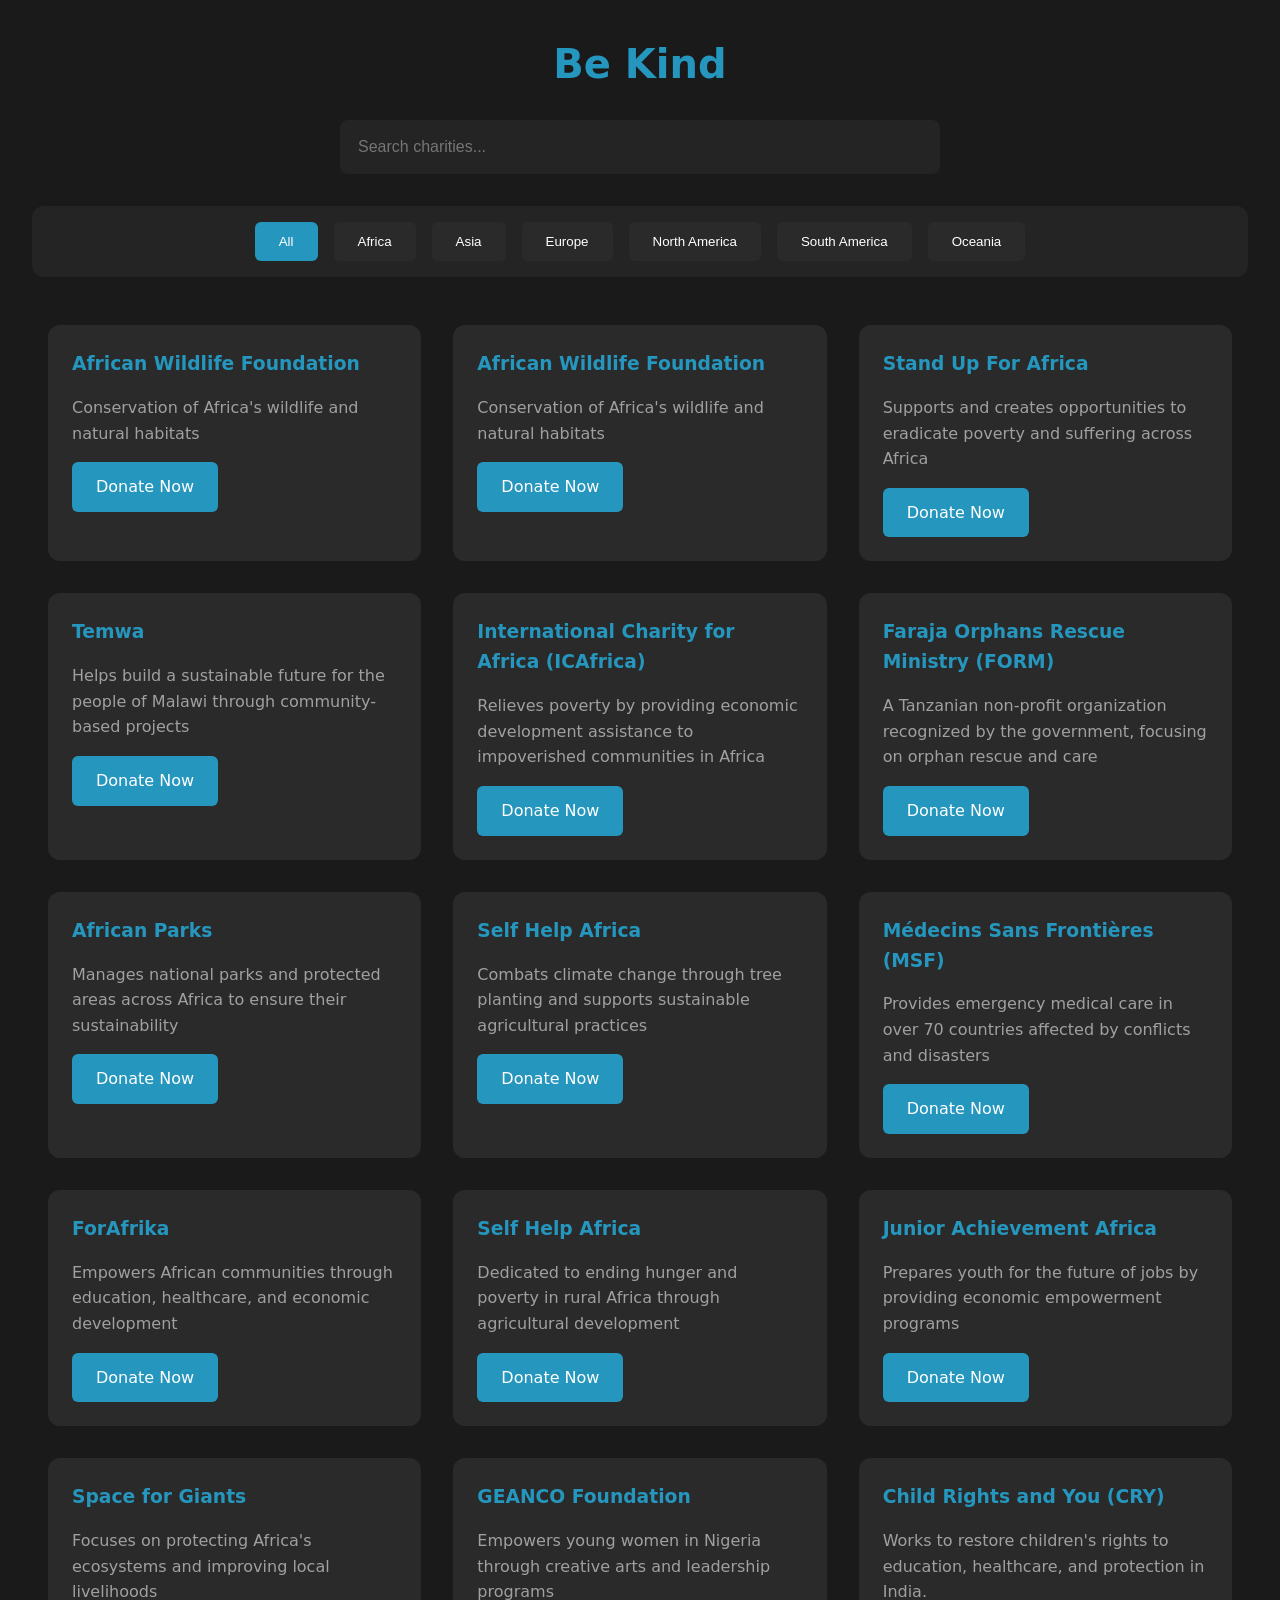
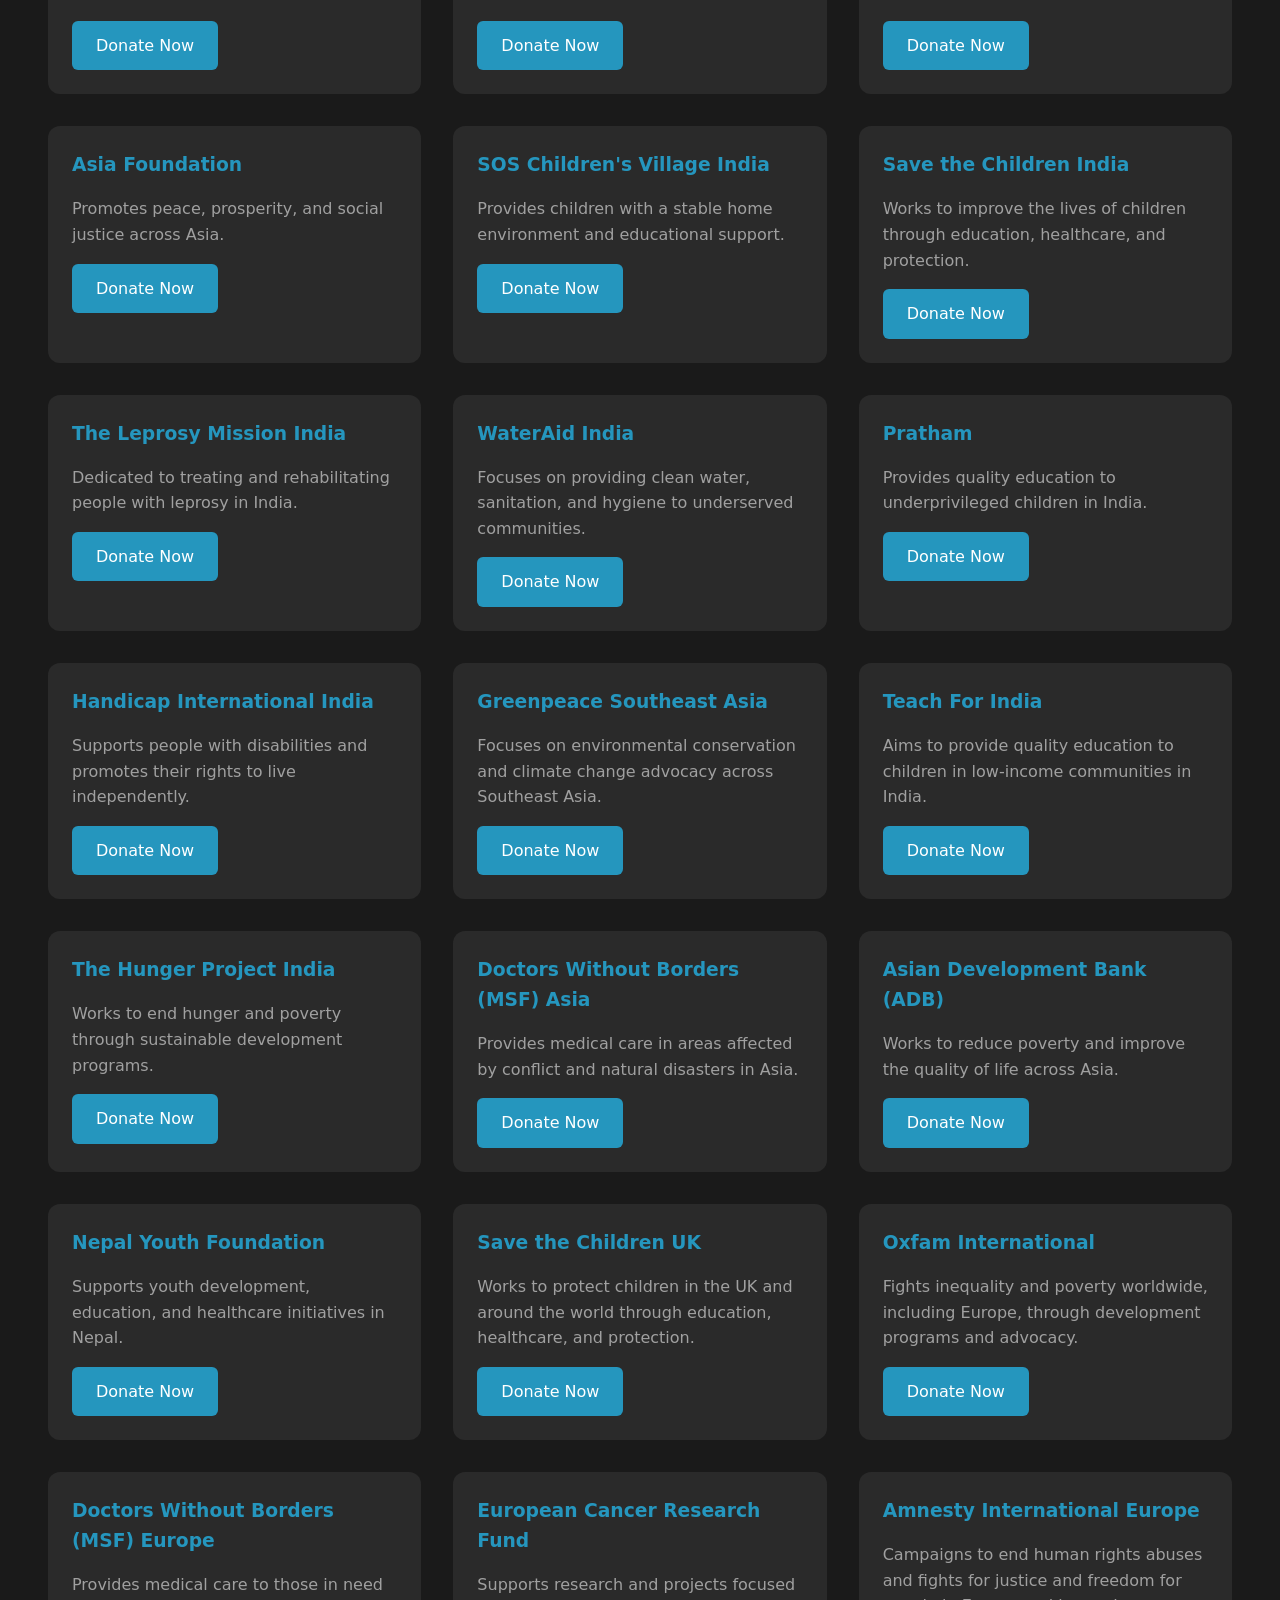
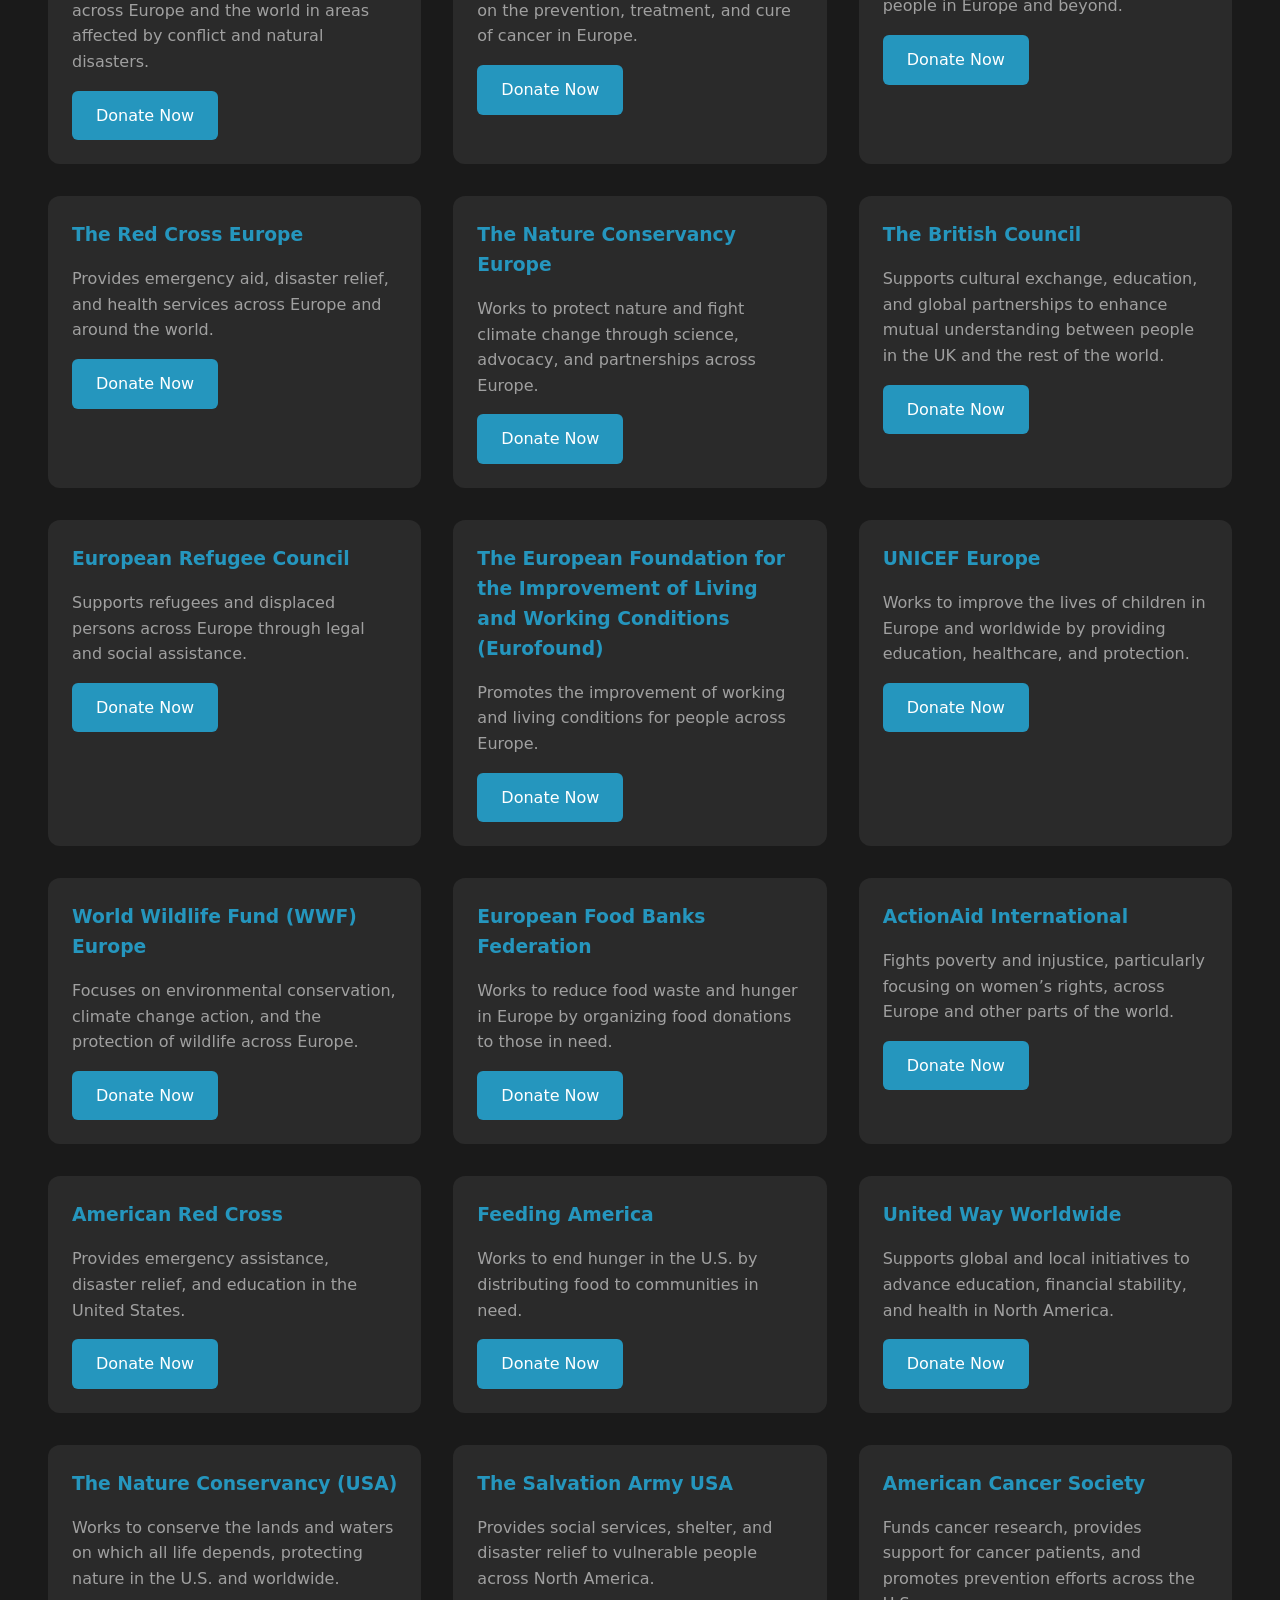
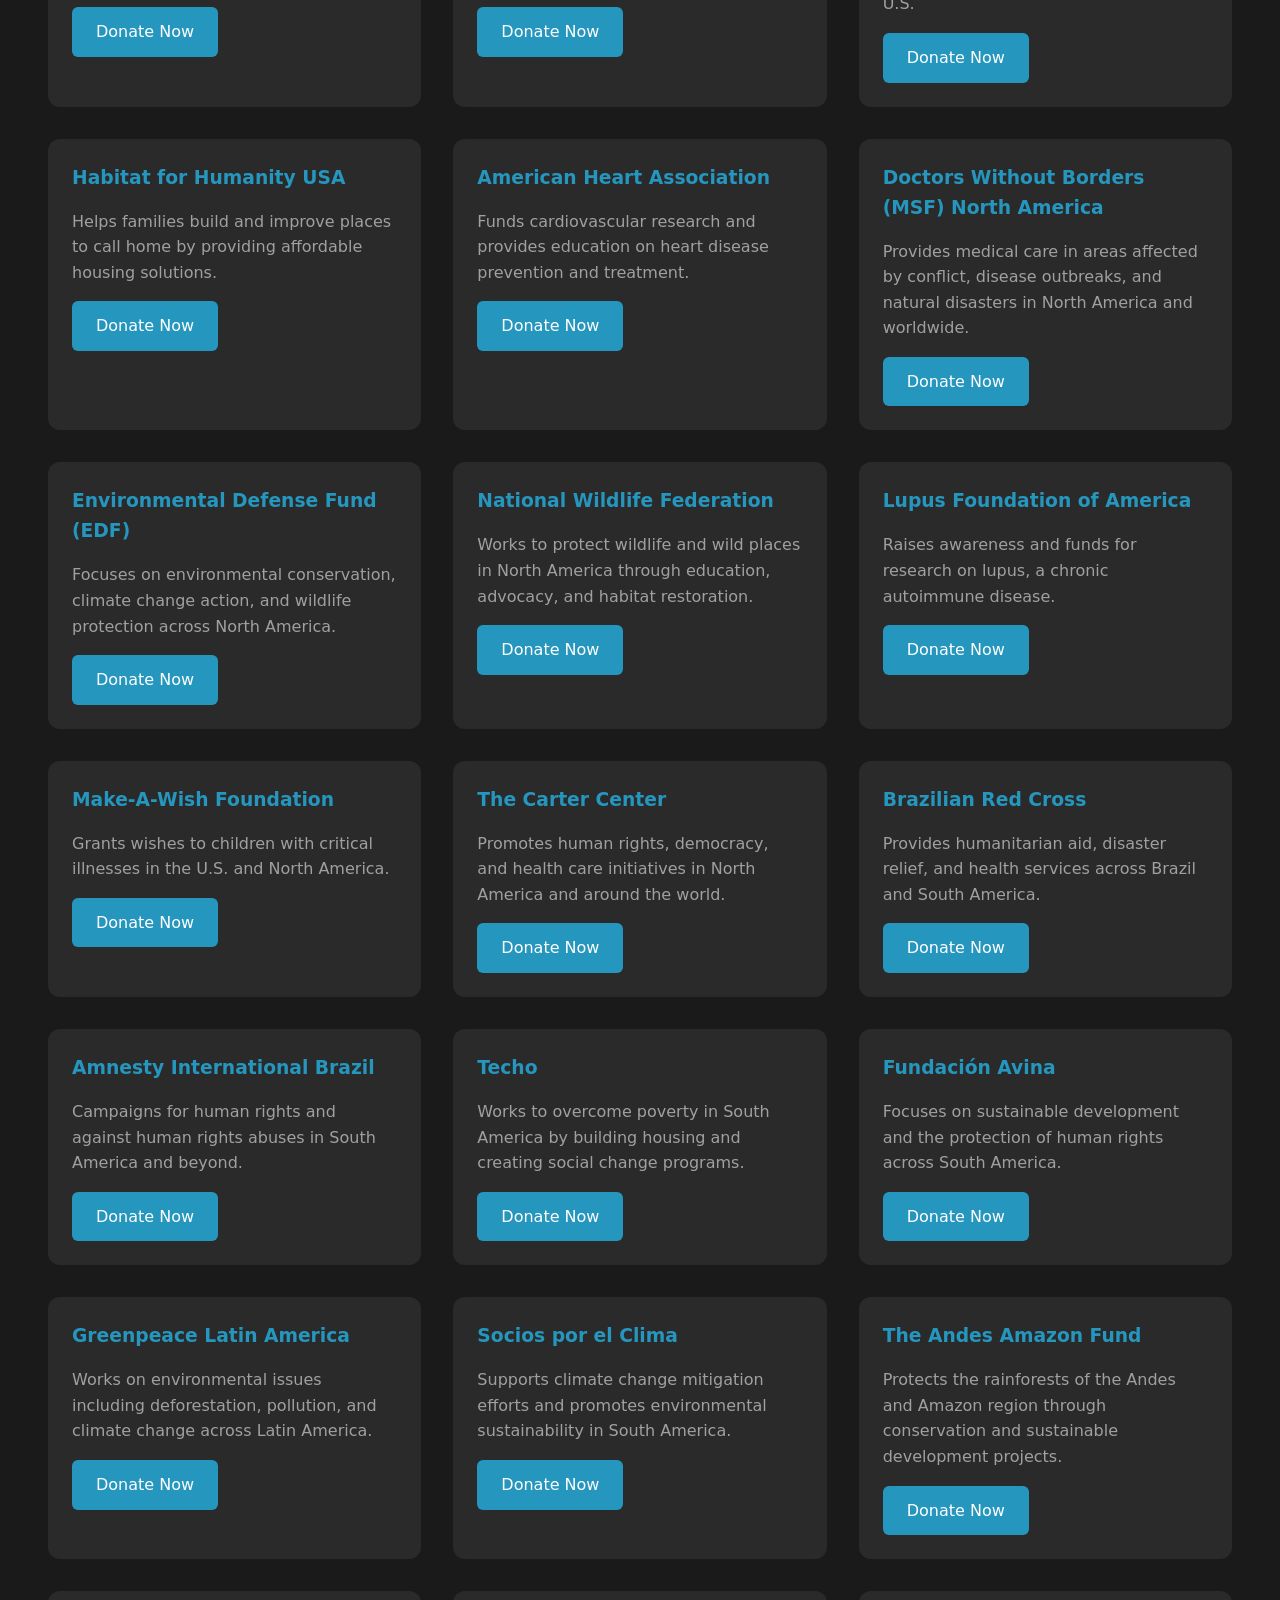
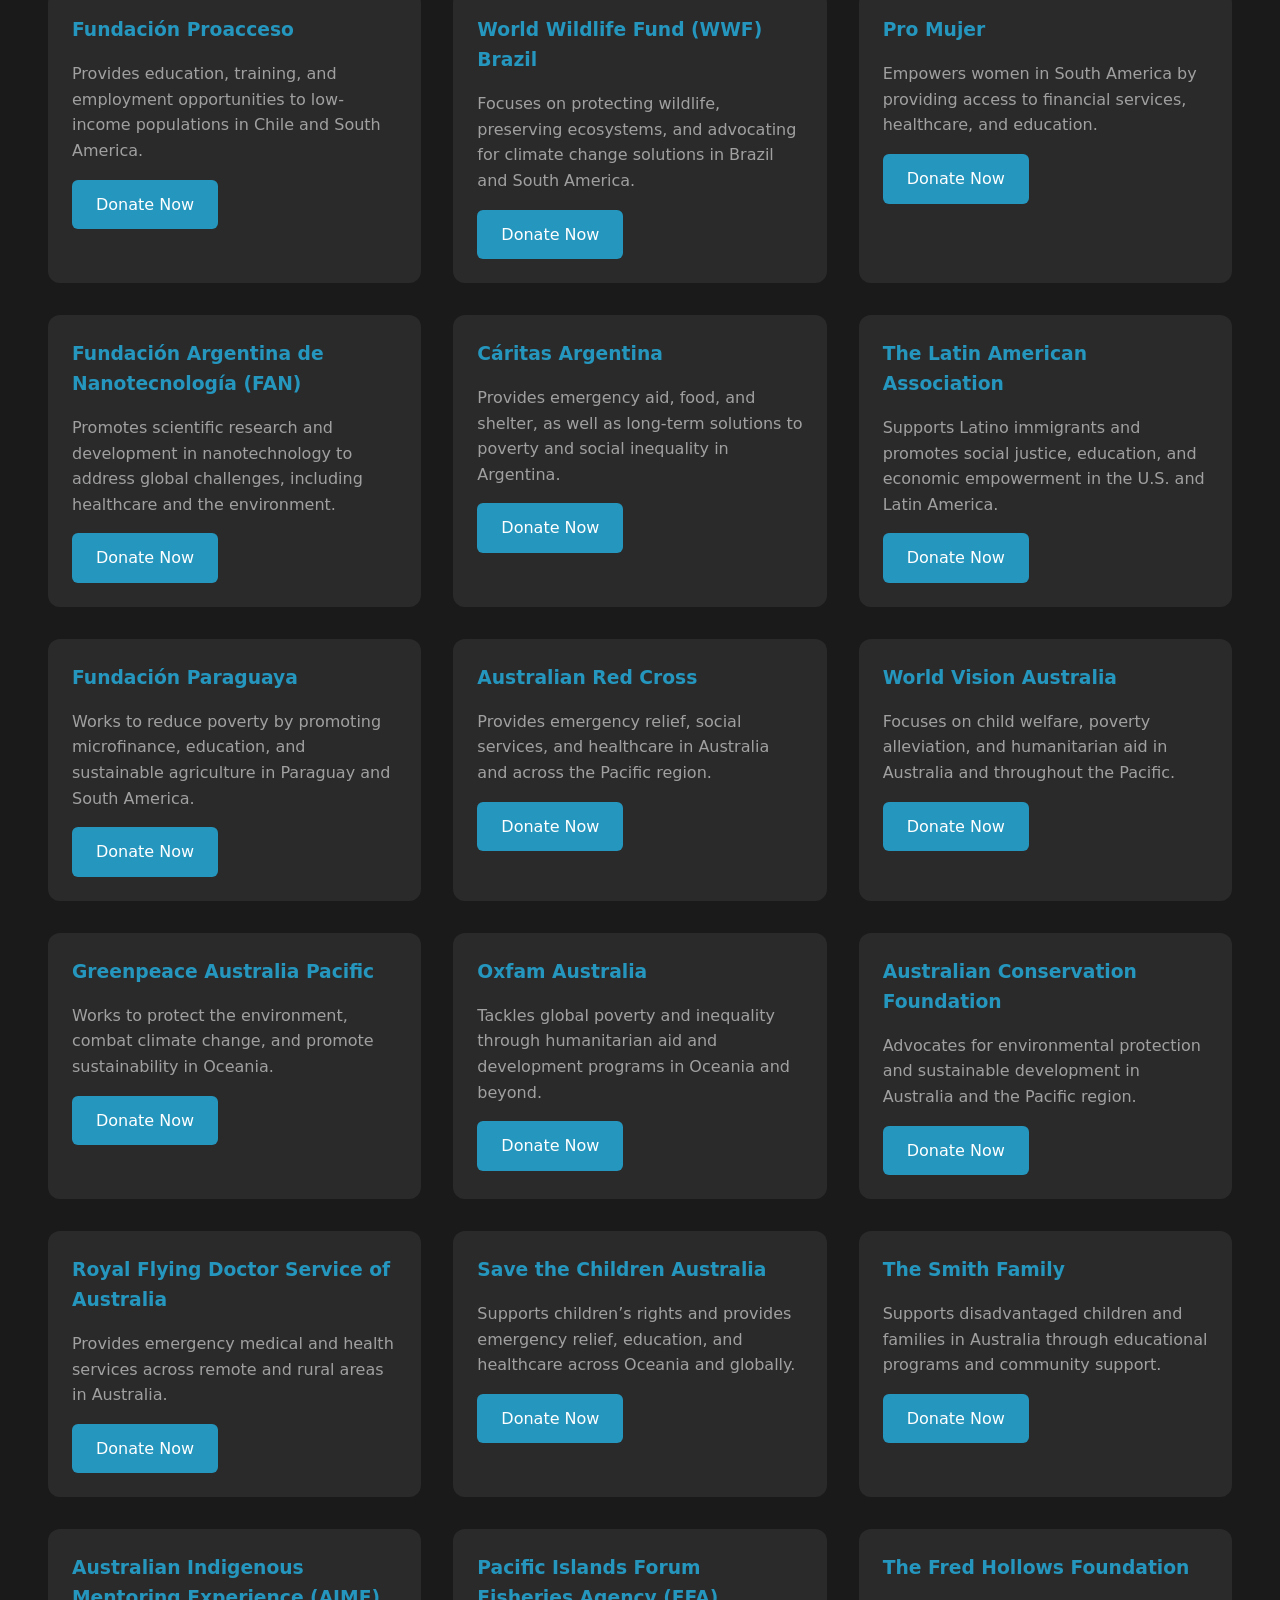
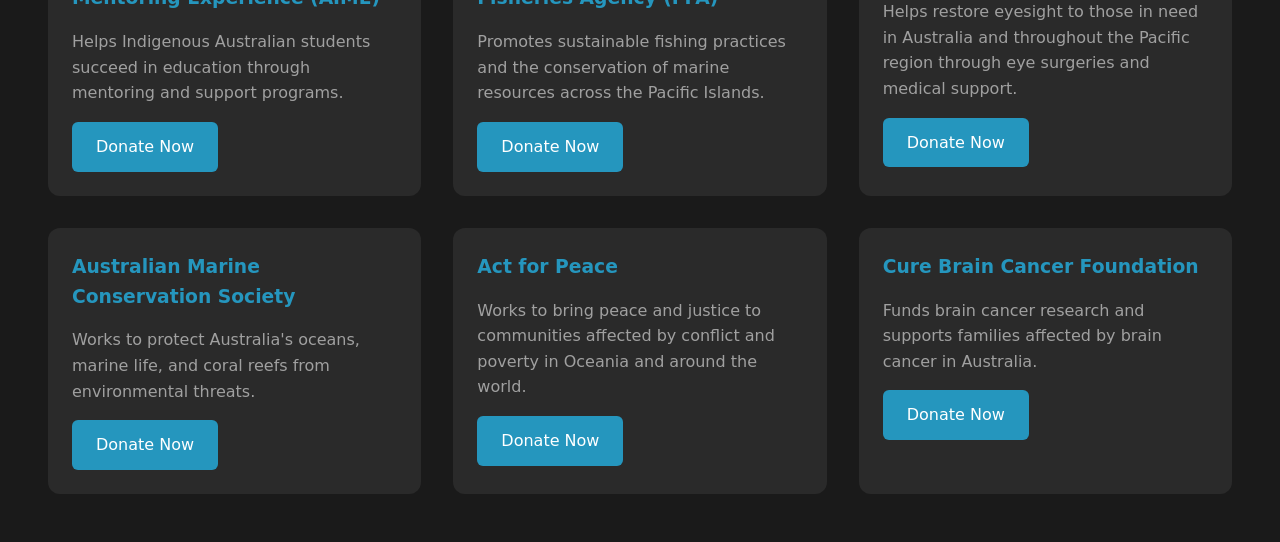
==== index.html @ 6a90fe9f "Add files via upload" ====
<!DOCTYPE html>
<html lang="en">
  <head>
    <meta charset="UTF-8" />
    <meta name="viewport" content="width=device-width, initial-scale=1.0" />
    <title>Be Kind</title>
    <link rel="stylesheet" href="style.css">
  </head>
  <body>
    <div id="app">
      <header>
        <h1>Be Kind</h1>
        <div class="search-container">
          <input type="text" id="searchInput" placeholder="Search charities...">
        </div>
      </header>
      
      <nav id="continentNav">
        <button class="continent-btn active" data-continent="all">All</button>
        <button class="continent-btn" data-continent="africa">Africa</button>
        <button class="continent-btn" data-continent="asia">Asia</button>
        <button class="continent-btn" data-continent="europe">Europe</button>
        <button class="continent-btn" data-continent="northAmerica">North America</button>
        <button class="continent-btn" data-continent="southAmerica">South America</button>
        <button class="continent-btn" data-continent="oceania">Oceania</button>
      </nav>

      <main id="charitiesContainer"></main>
    </div>
    <script type="module" src="main.js"></script>
  </body>
</html>
---- style.css ----
:root {
  --bg-primary: #1a1a1a;
  --bg-secondary: #242424;
  --text-primary: #ffffff;
  --text-secondary: #a0a0a0;
  --accent: #2596be;
  --card-bg: #2a2a2a;
  --hover: #2596be;
}

* {
  margin: 0;
  padding: 0;
  box-sizing: border-box;
}

body {
  font-family: 'Inter', system-ui, -apple-system, sans-serif;
  background-color: var(--bg-primary);
  color: var(--text-primary);
  line-height: 1.6;
  min-height: 100vh;
}

#app {
  max-width: 1400px;
  margin: 0 auto;
  padding: 2rem;
}

header {
  text-align: center;
  margin-bottom: 2rem;
}

h1 {
  font-size: 2.5rem;
  margin-bottom: 1.5rem;
  color: var(--accent);
}

.search-container {
  max-width: 600px;
  margin: 0 auto;
}

#searchInput {
  width: 100%;
  padding: 1rem;
  border: 2px solid var(--bg-secondary);
  border-radius: 8px;
  background: var(--bg-secondary);
  color: var(--text-primary);
  font-size: 1rem;
  transition: all 0.3s ease;
}

#searchInput:focus {
  outline: none;
  border-color: var(--accent);
}

#continentNav {
  display: flex;
  gap: 1rem;
  flex-wrap: wrap;
  justify-content: center;
  margin-bottom: 2rem;
  padding: 1rem;
  background: var(--bg-secondary);
  border-radius: 12px;
}

.continent-btn {
  padding: 0.75rem 1.5rem;
  border: none;
  border-radius: 6px;
  background: var(--card-bg);
  color: var(--text-primary);
  cursor: pointer;
  transition: all 0.3s ease;
}

.continent-btn:hover {
  background: var(--accent);
}

.continent-btn.active {
  background: var(--accent);
}

#charitiesContainer {
  display: grid;
  grid-template-columns: repeat(auto-fill, minmax(300px, 1fr));
  gap: 2rem;
  padding: 1rem;
}

.charity-card {
  background: var(--card-bg);
  border-radius: 12px;
  padding: 1.5rem;
  transition: transform 0.3s ease;
}

.charity-card:hover {
  transform: translateY(-5px);
}

.charity-card h3 {
  color: var(--accent);
  margin-bottom: 1rem;
}

.charity-card p {
  color: var(--text-secondary);
  margin-bottom: 1rem;
}

.donate-btn {
  display: inline-block;
  padding: 0.75rem 1.5rem;
  background: var(--accent);
  color: var(--text-primary);
  text-decoration: none;
  border-radius: 6px;
  transition: background 0.3s ease;
}

.donate-btn:hover {
  background: var(--hover);
}

@media (max-width: 768px) {
  #app {
    padding: 1rem;
  }
  
  .continent-btn {
    padding: 0.5rem 1rem;
  }
  
  #charitiesContainer {
    grid-template-columns: 1fr;
  }
}
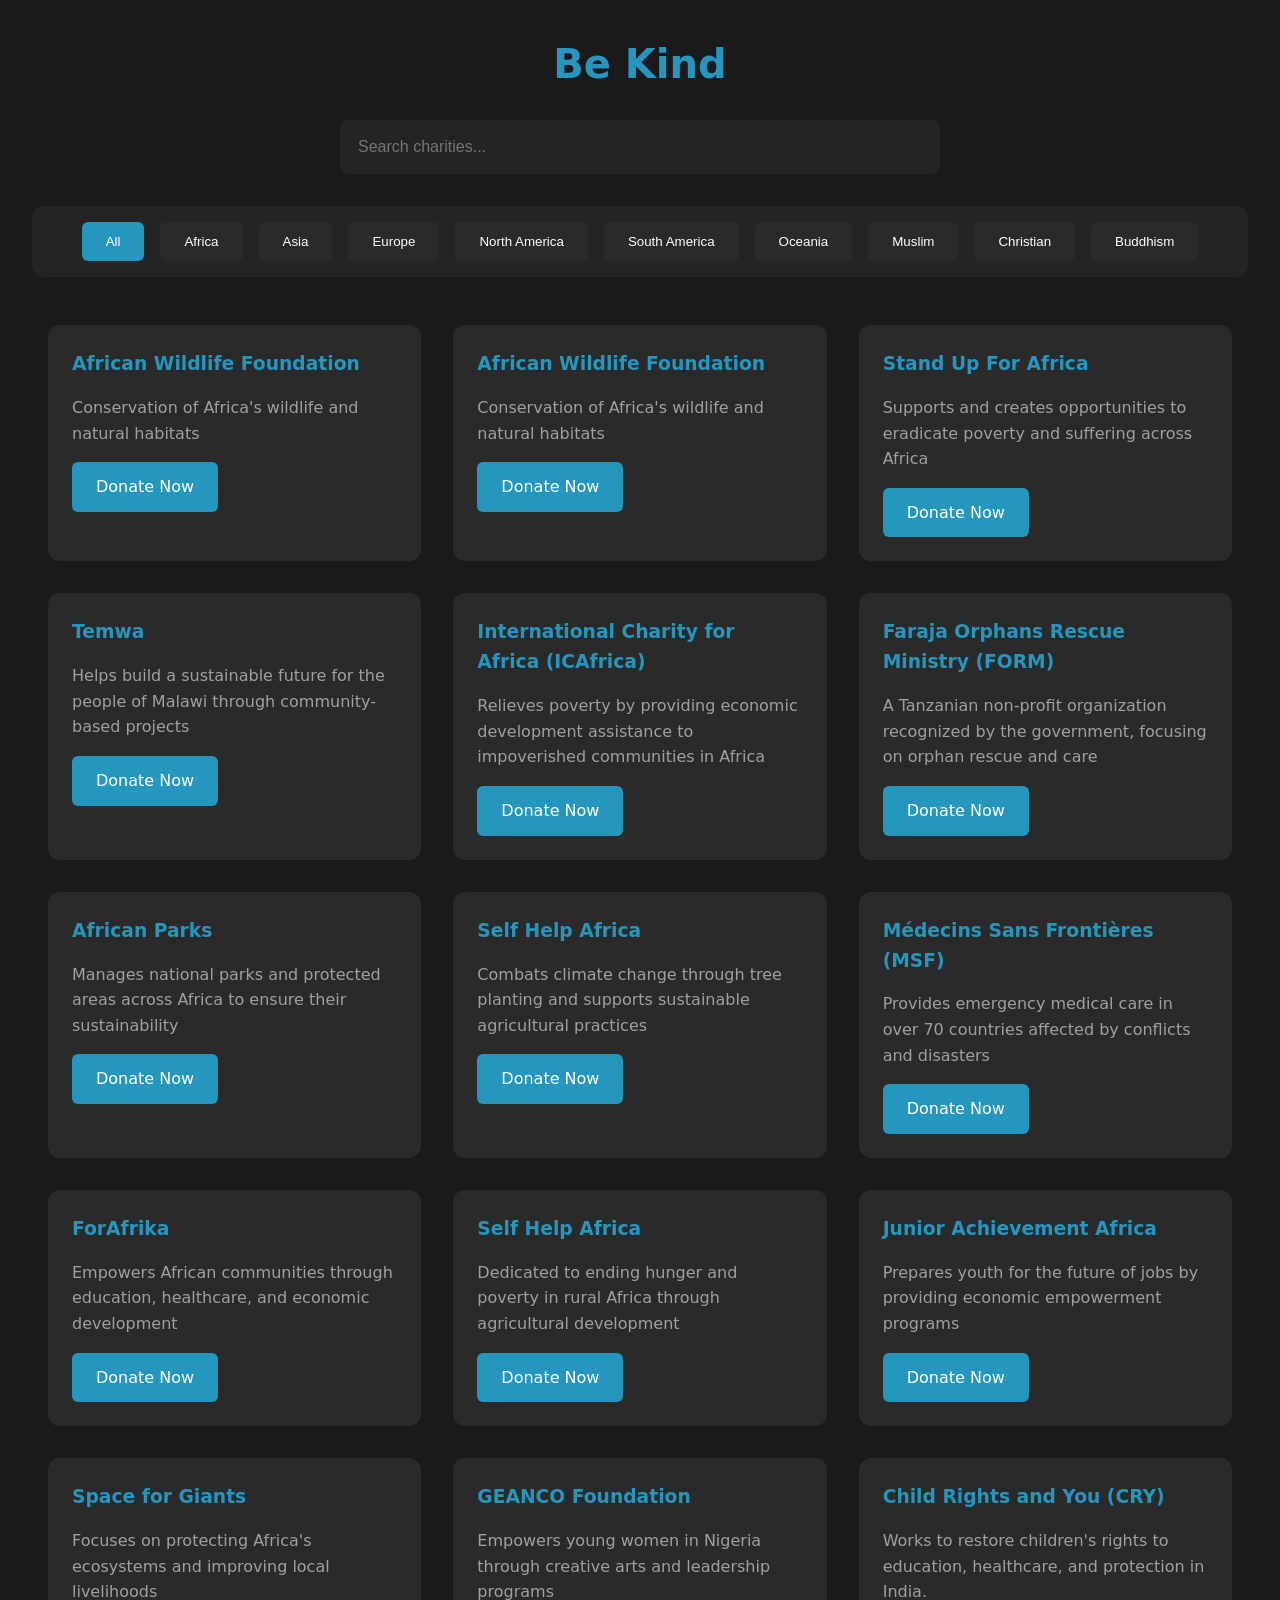
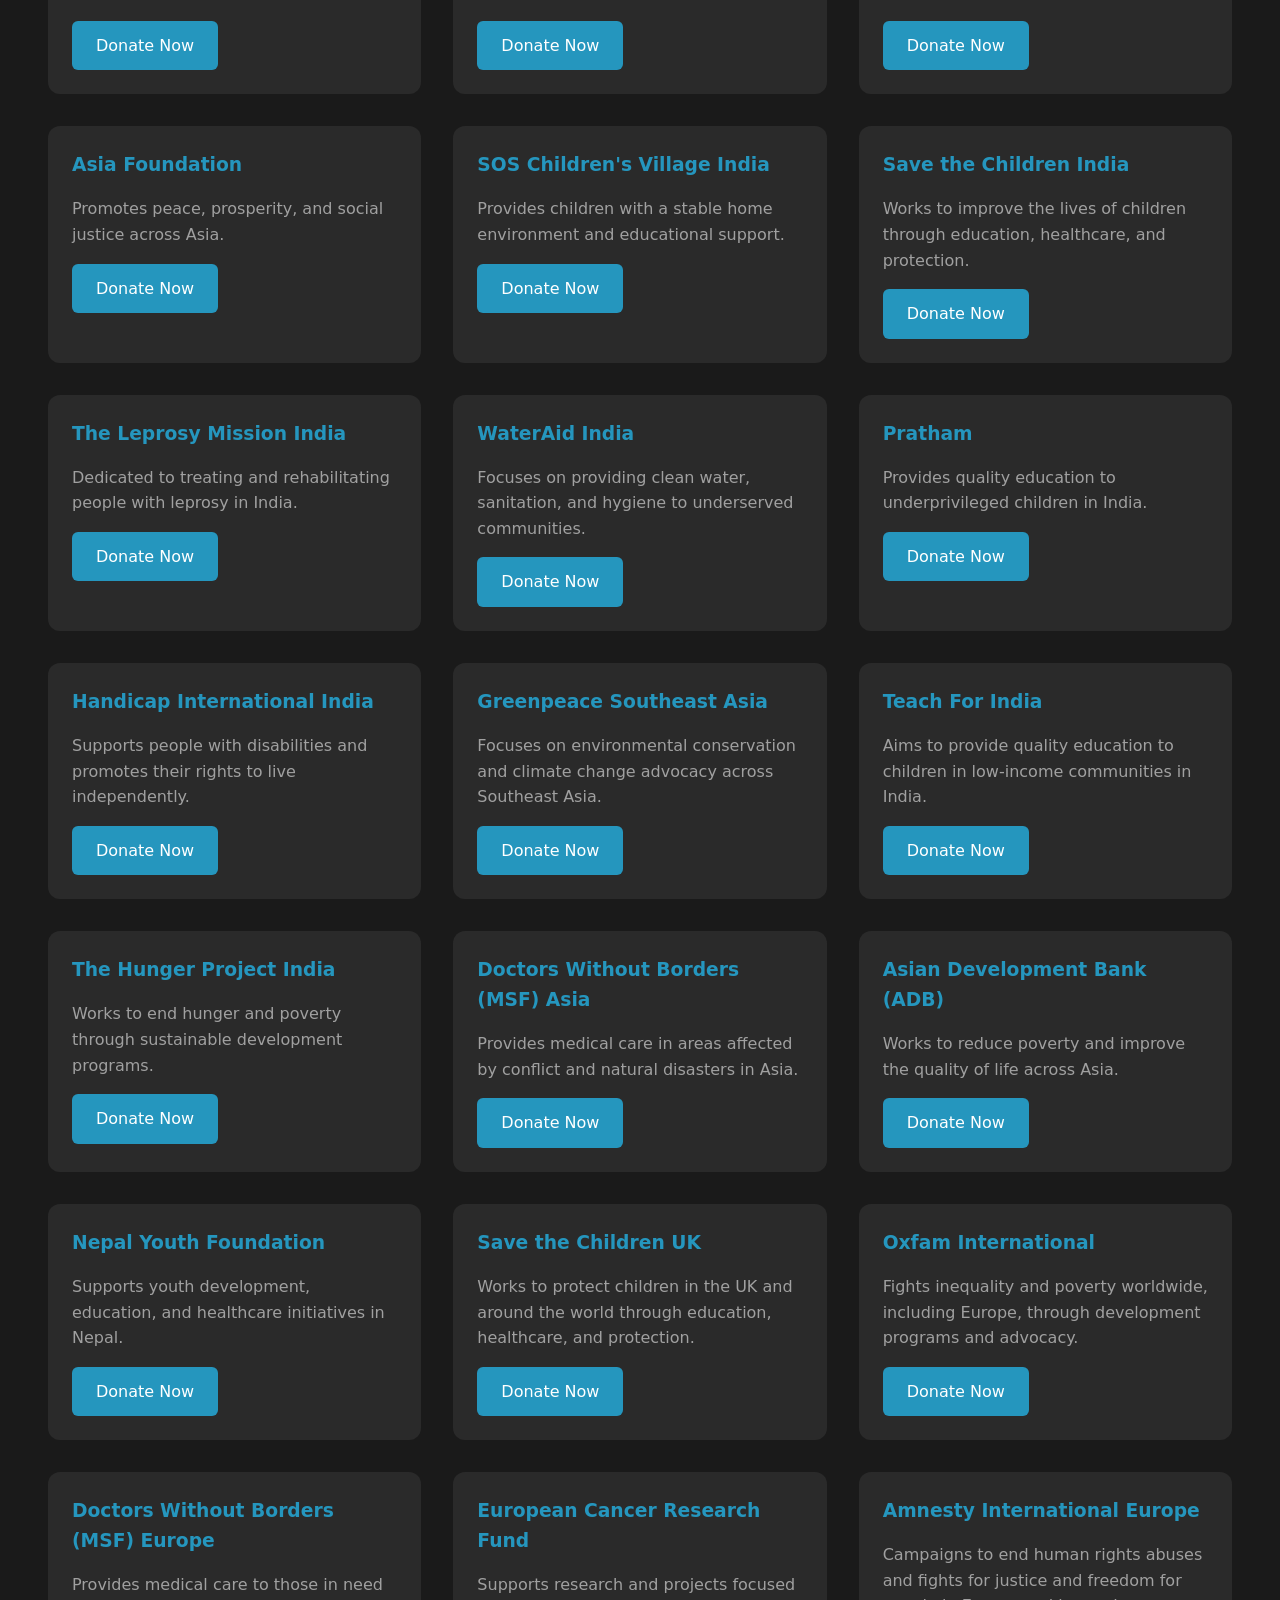
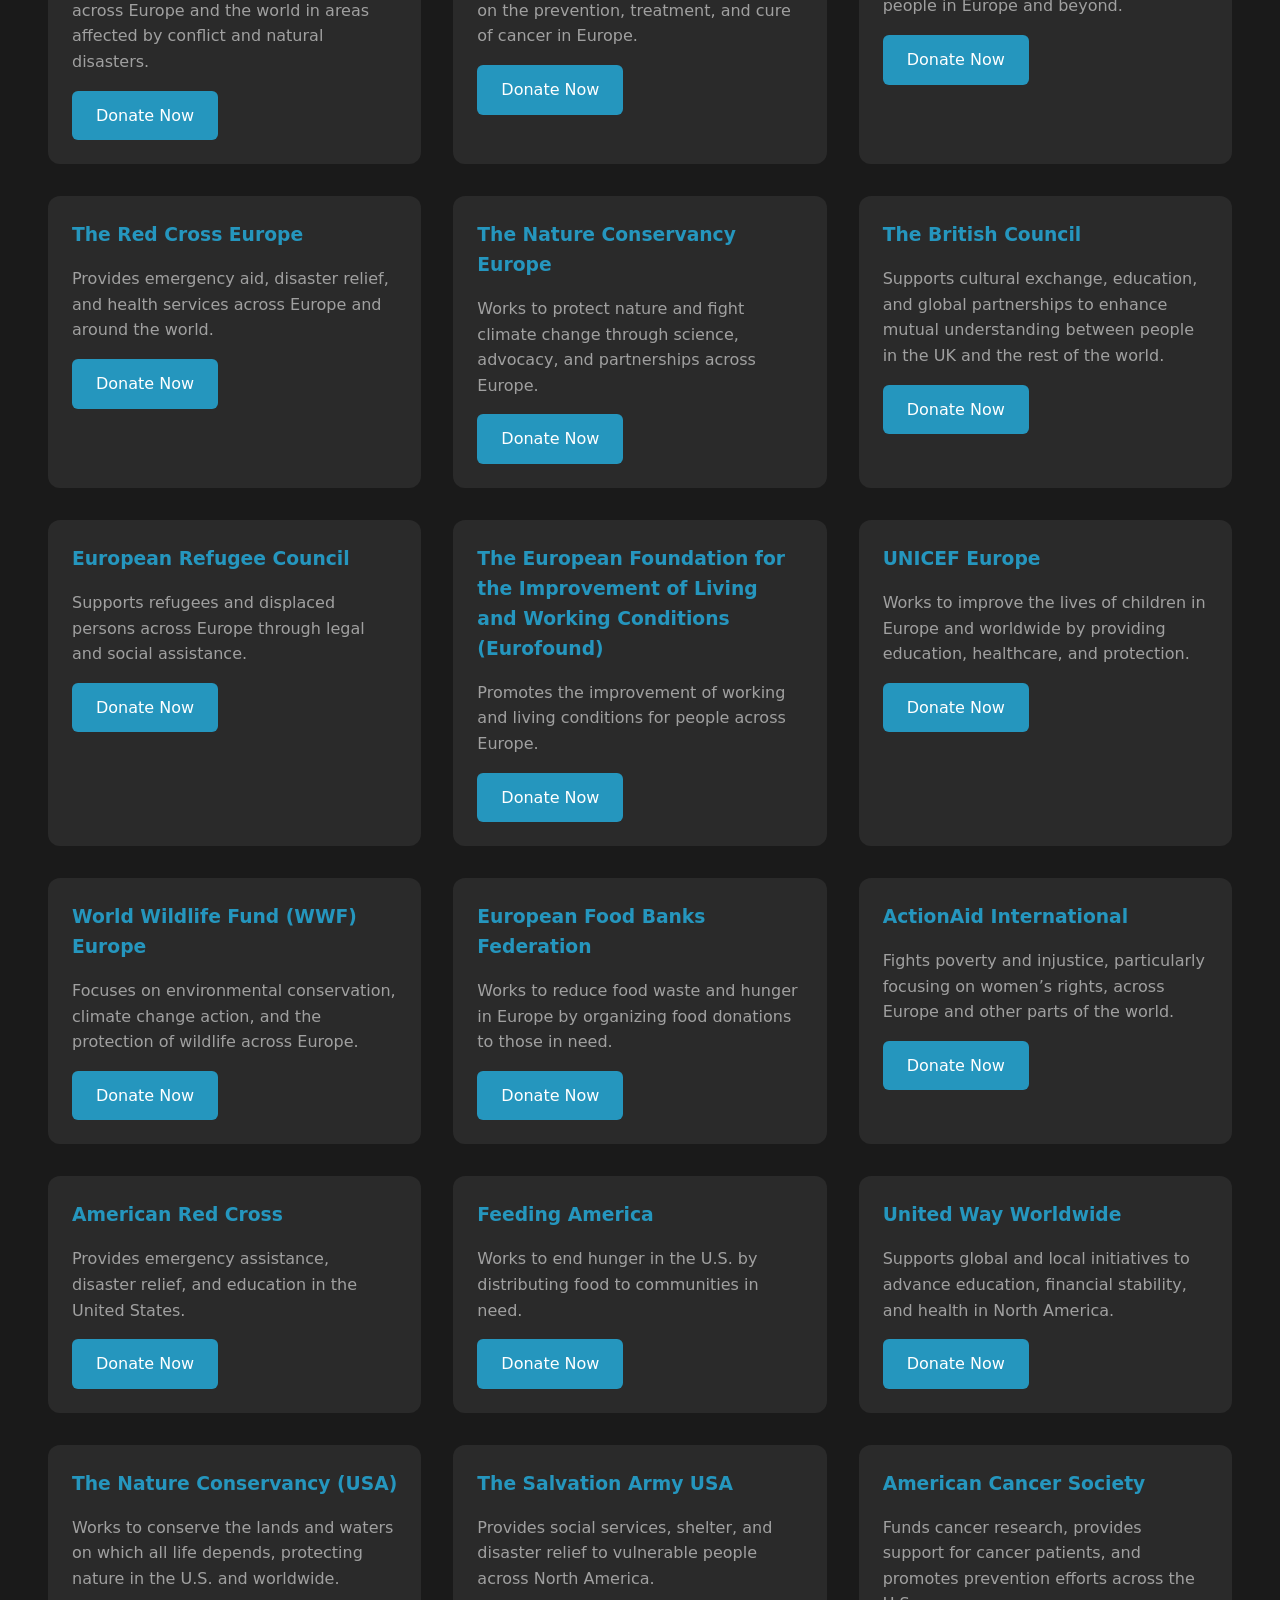
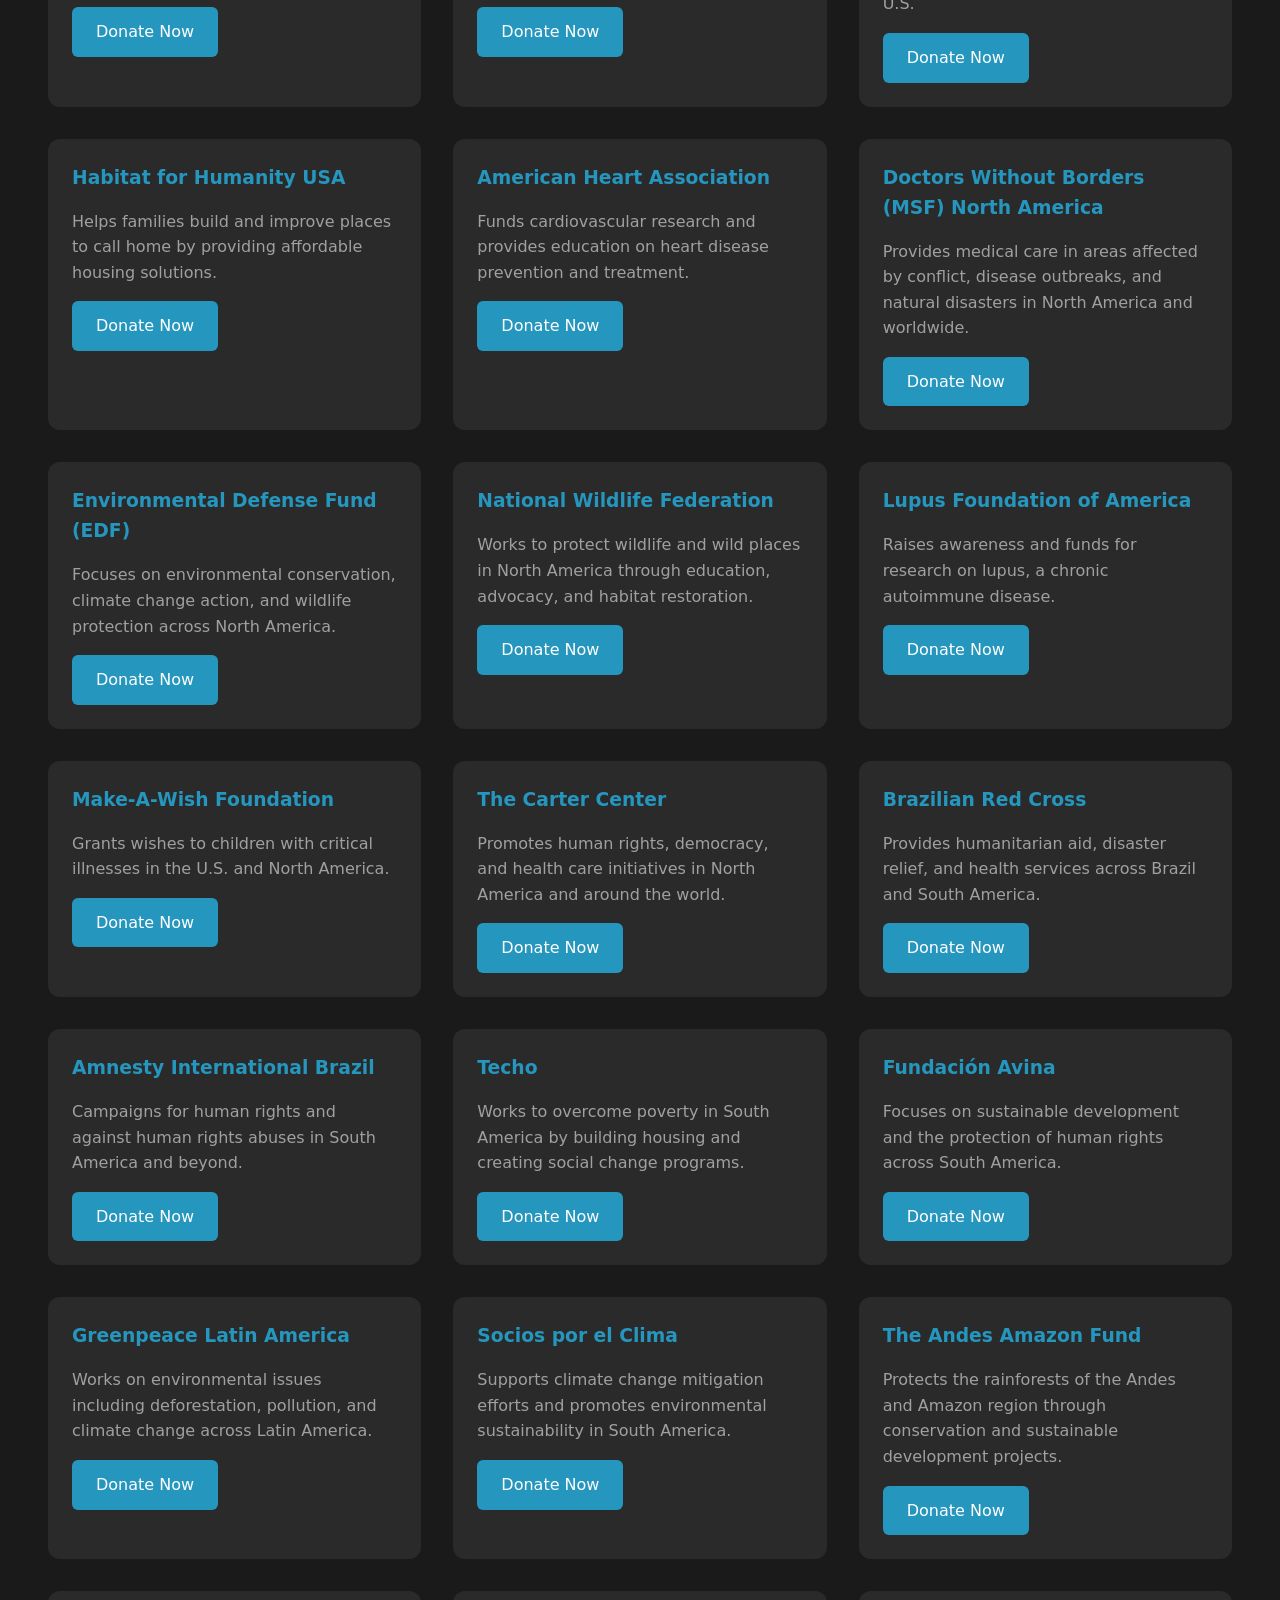
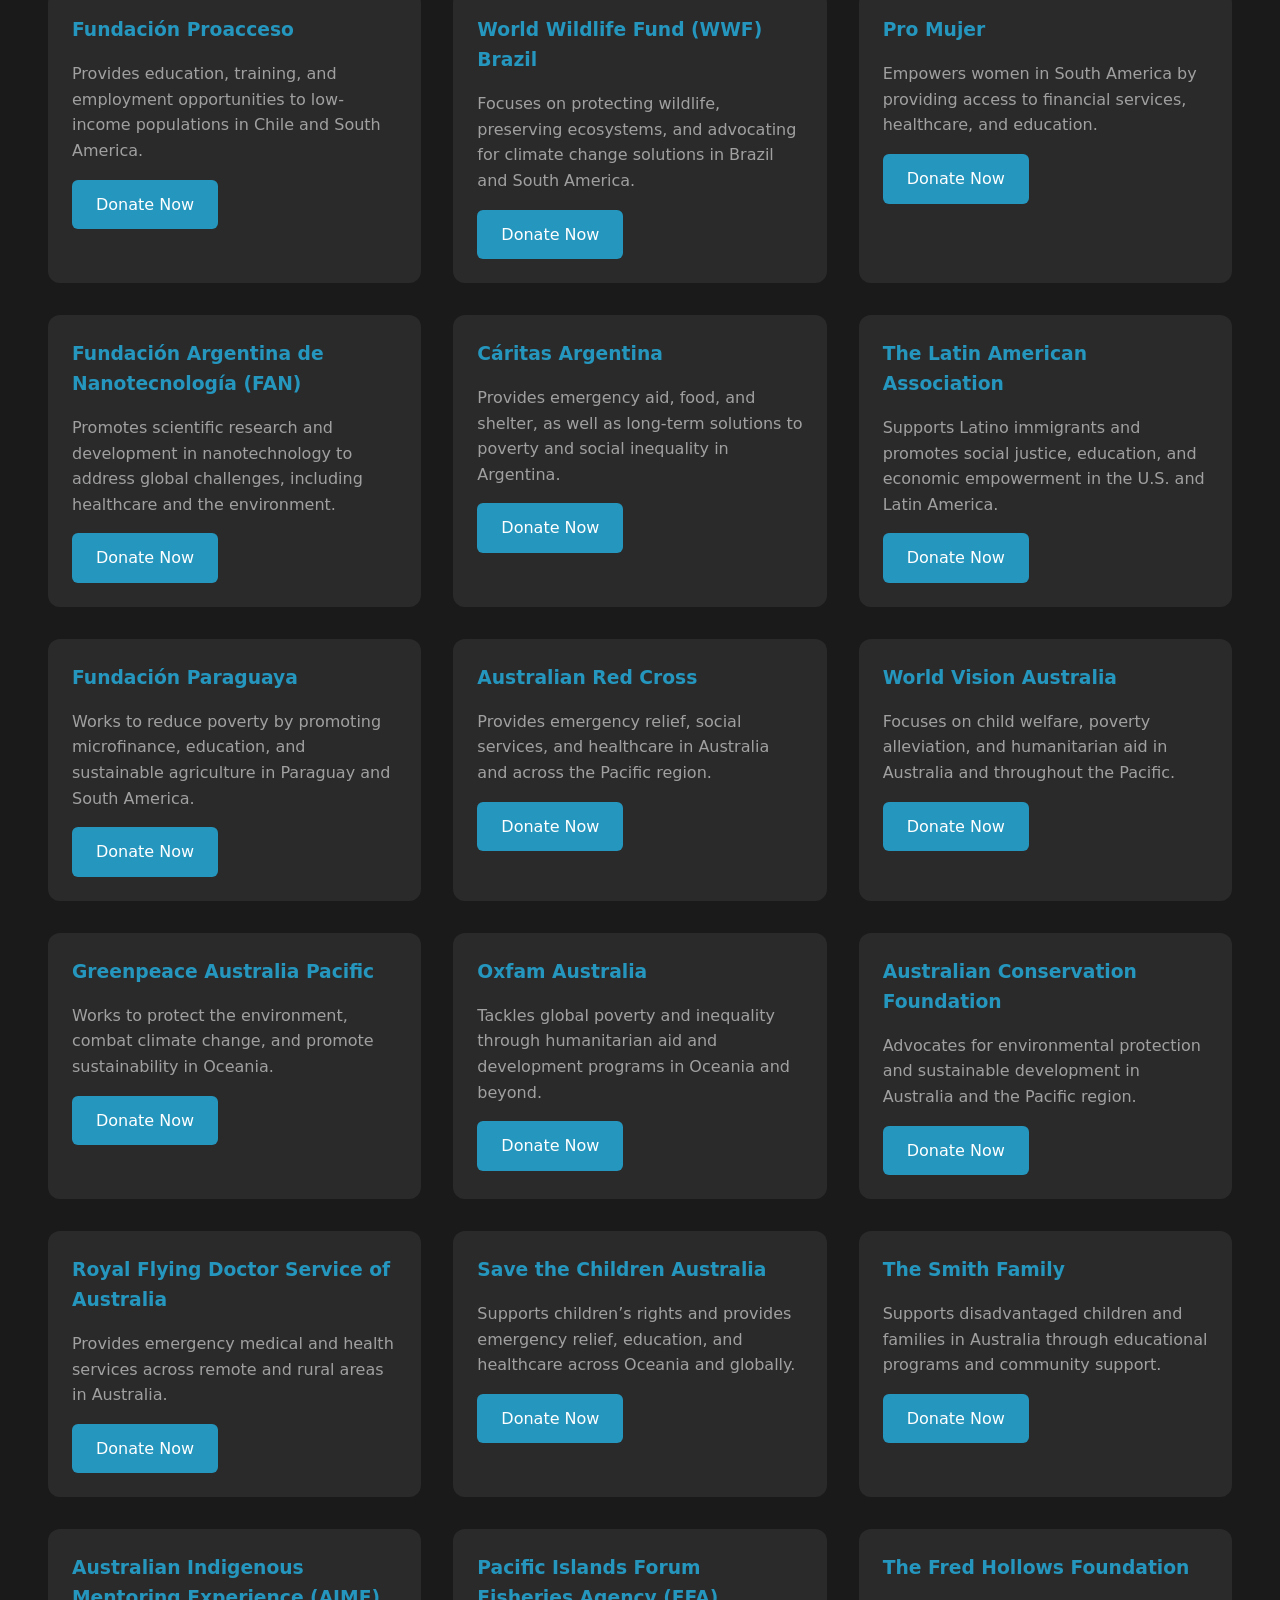
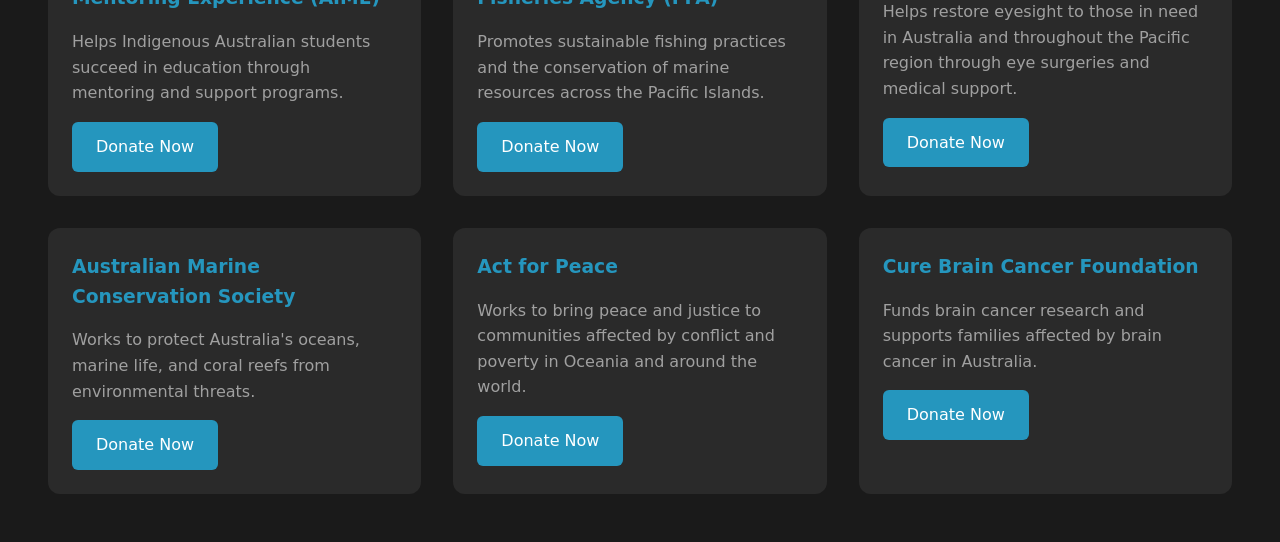
==== commit e11ee9cd: "Update index.html Added more charities tabs" ====
--- a/index.html
+++ b/index.html
@@ -23,10 +23,13 @@
         <button class="continent-btn" data-continent="northAmerica">North America</button>
         <button class="continent-btn" data-continent="southAmerica">South America</button>
         <button class="continent-btn" data-continent="oceania">Oceania</button>
+        <button class="continent-btn" data-continent="muslim">Muslim</button>
+        <button class="continent-btn" data-continent="christian">Christian</button>
+        <button class="continent-btn" data-continent="buddhism">Buddhism</button>
       </nav>
 
       <main id="charitiesContainer"></main>
     </div>
     <script type="module" src="main.js"></script>
   </body>
-</html>+</html>
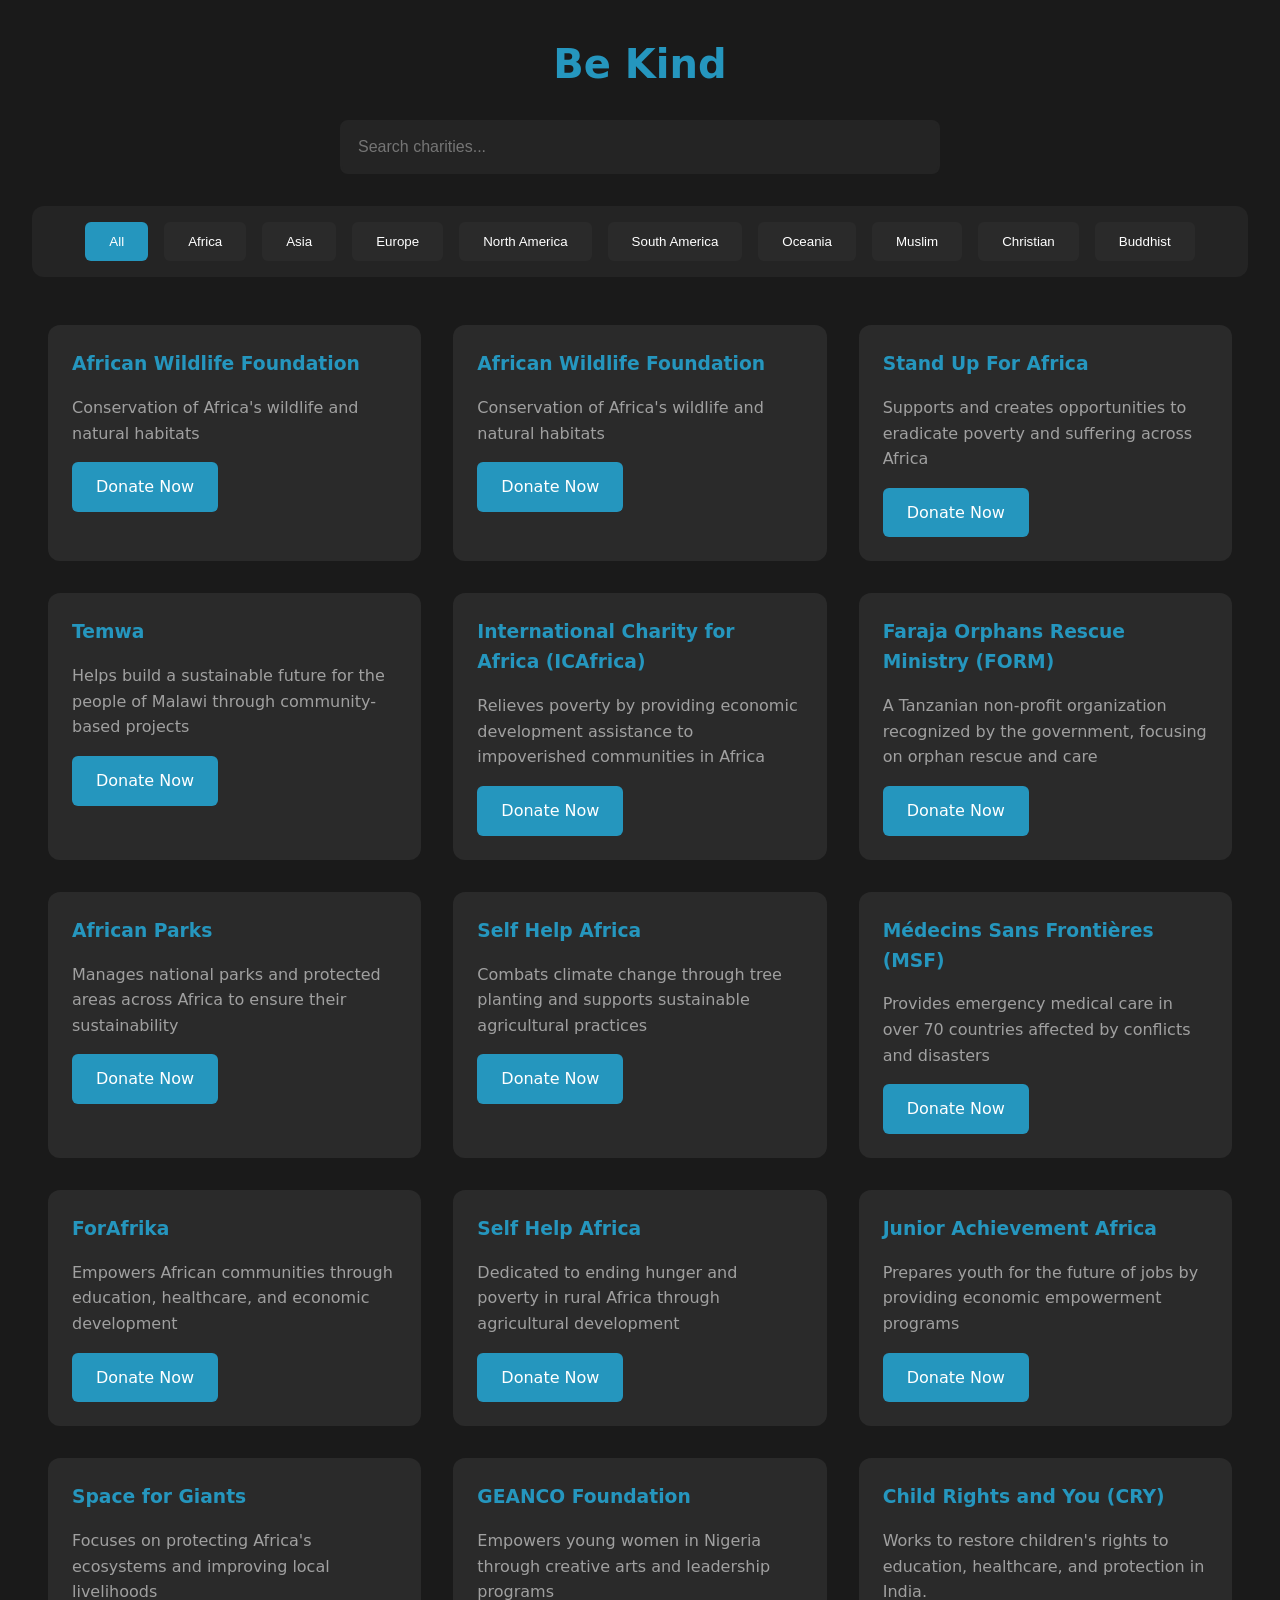
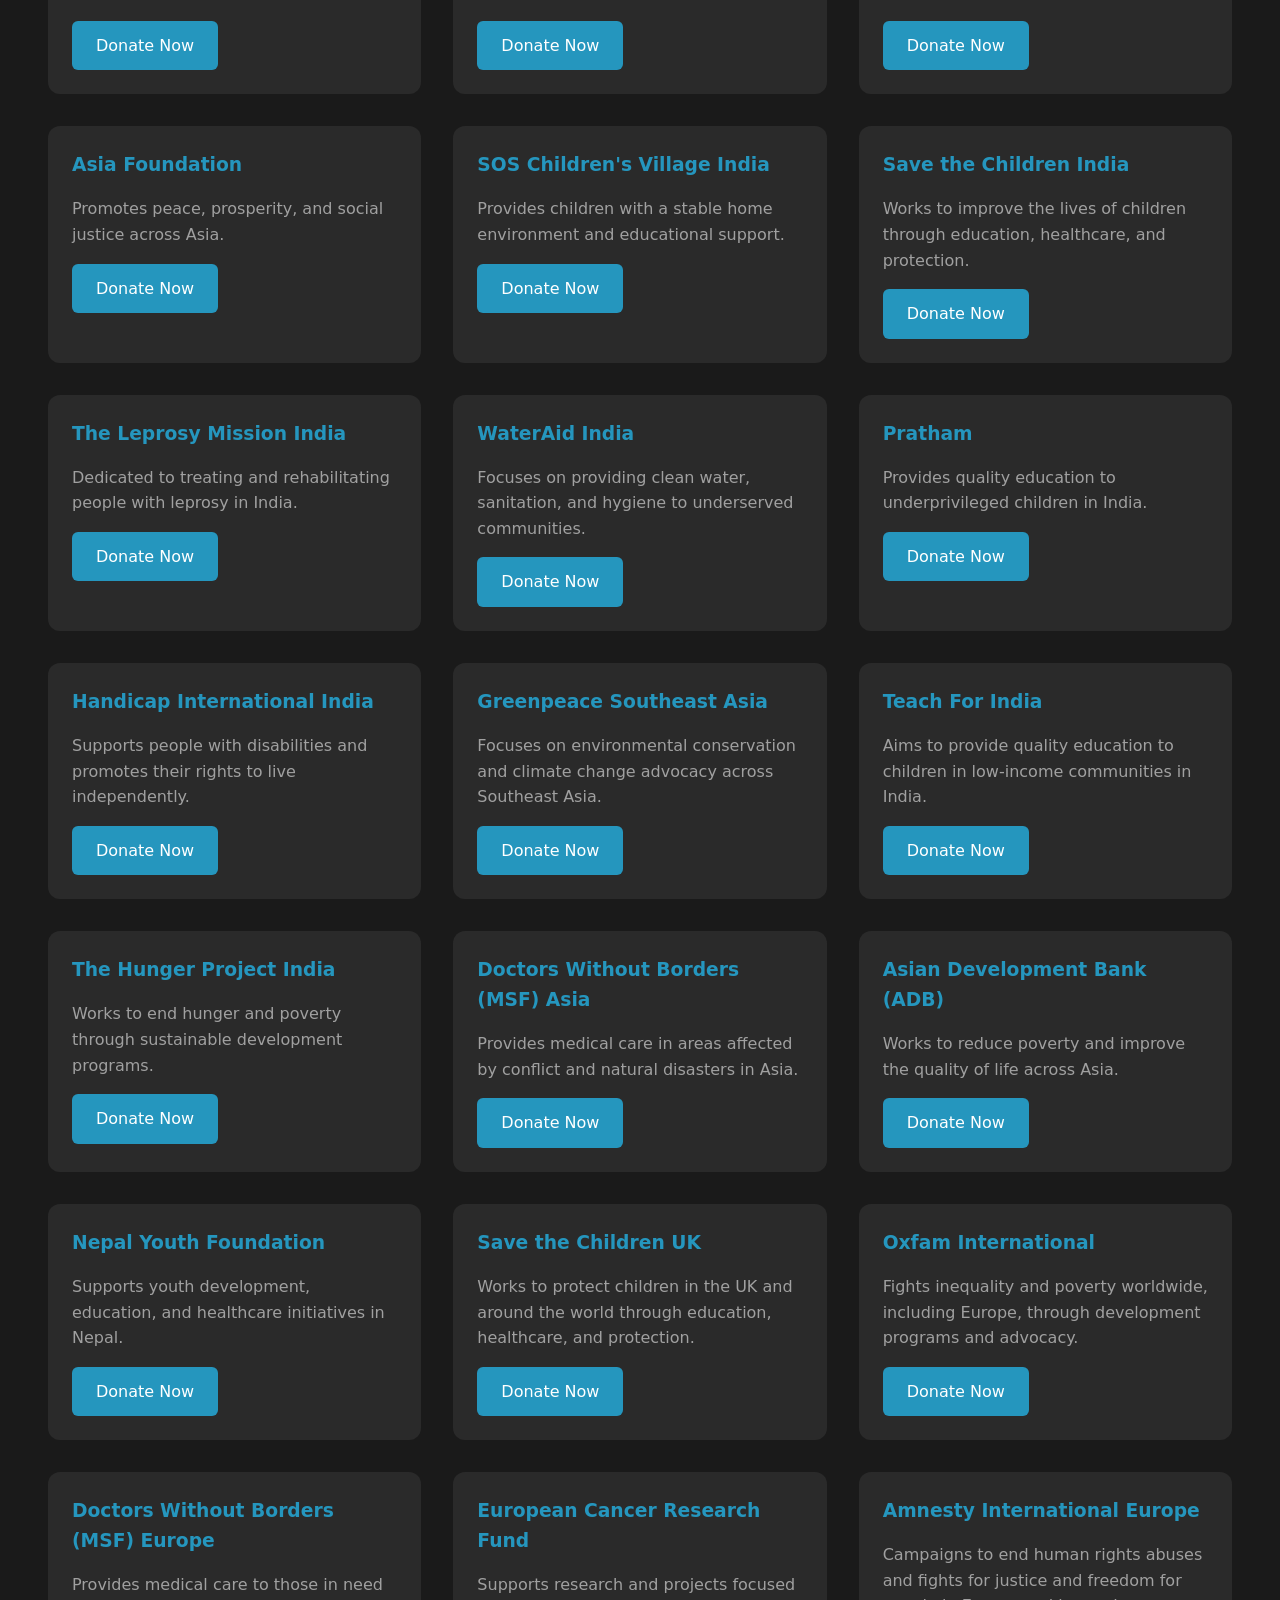
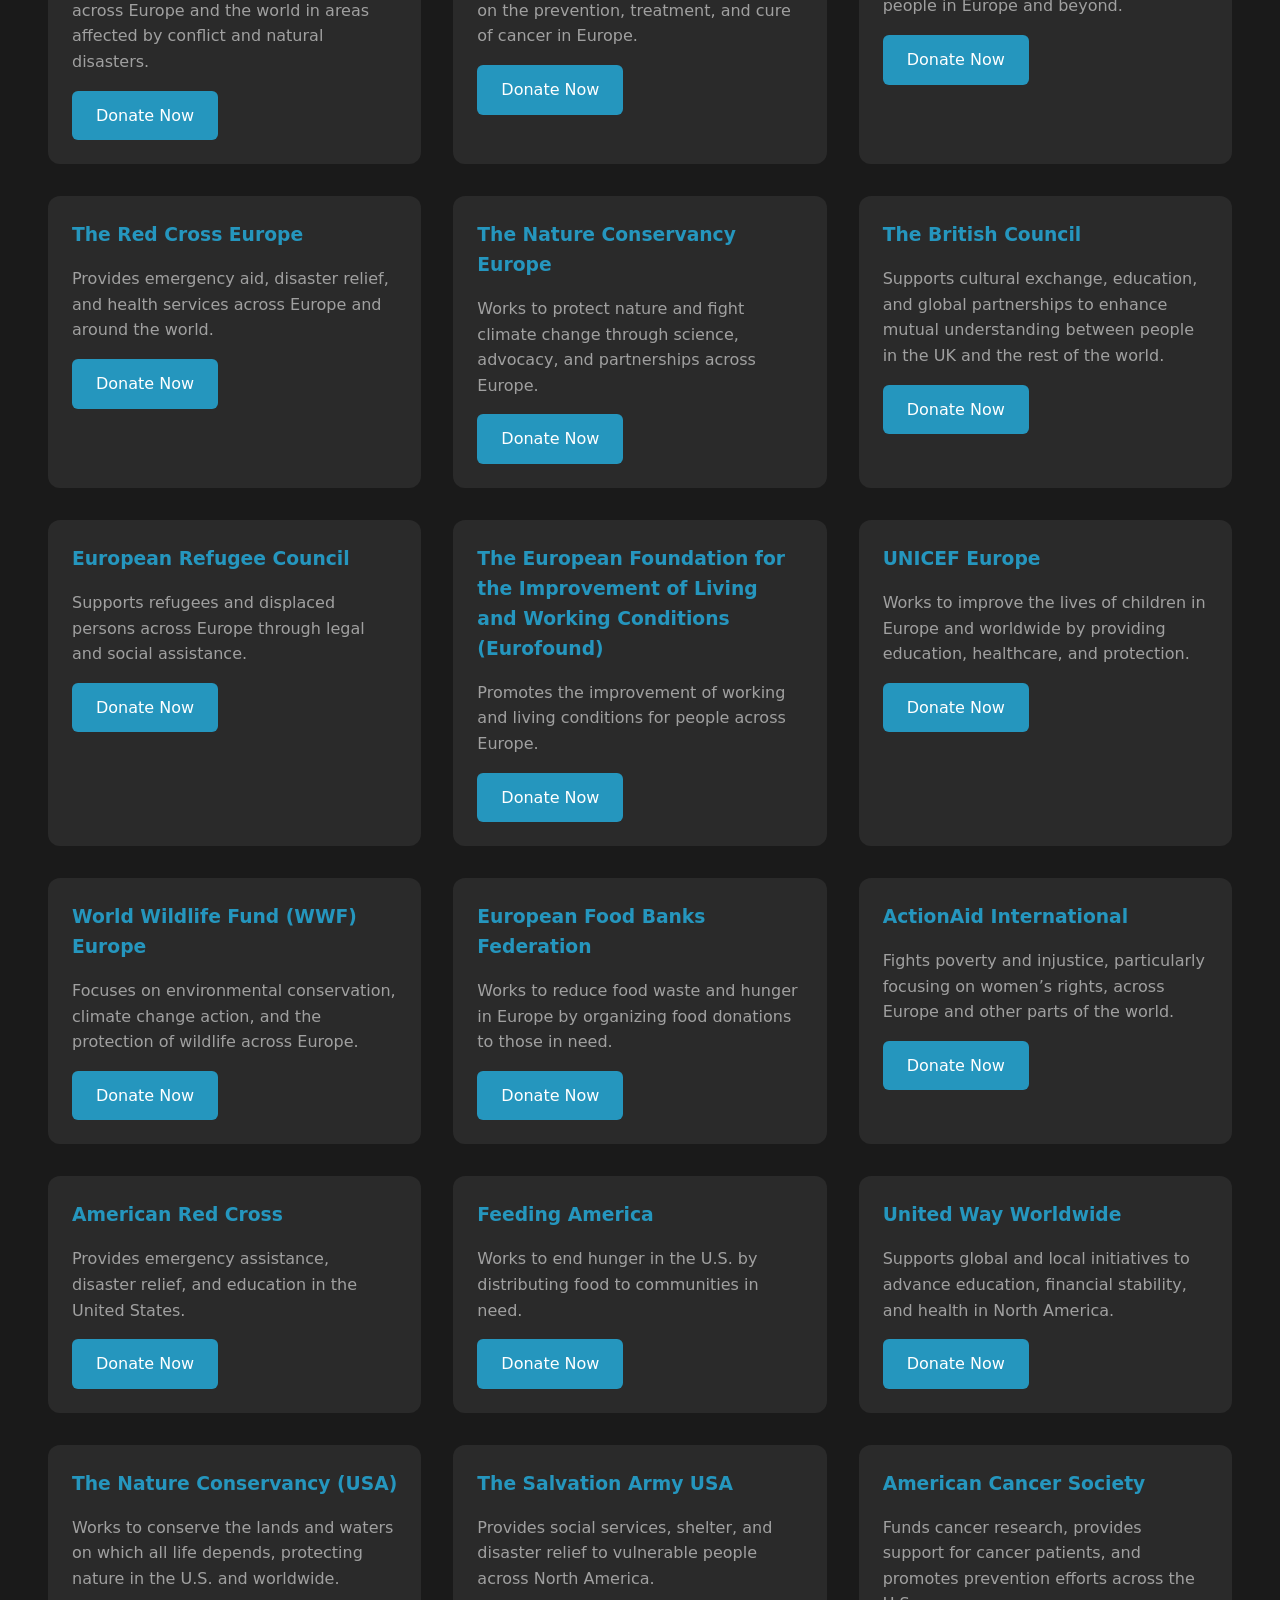
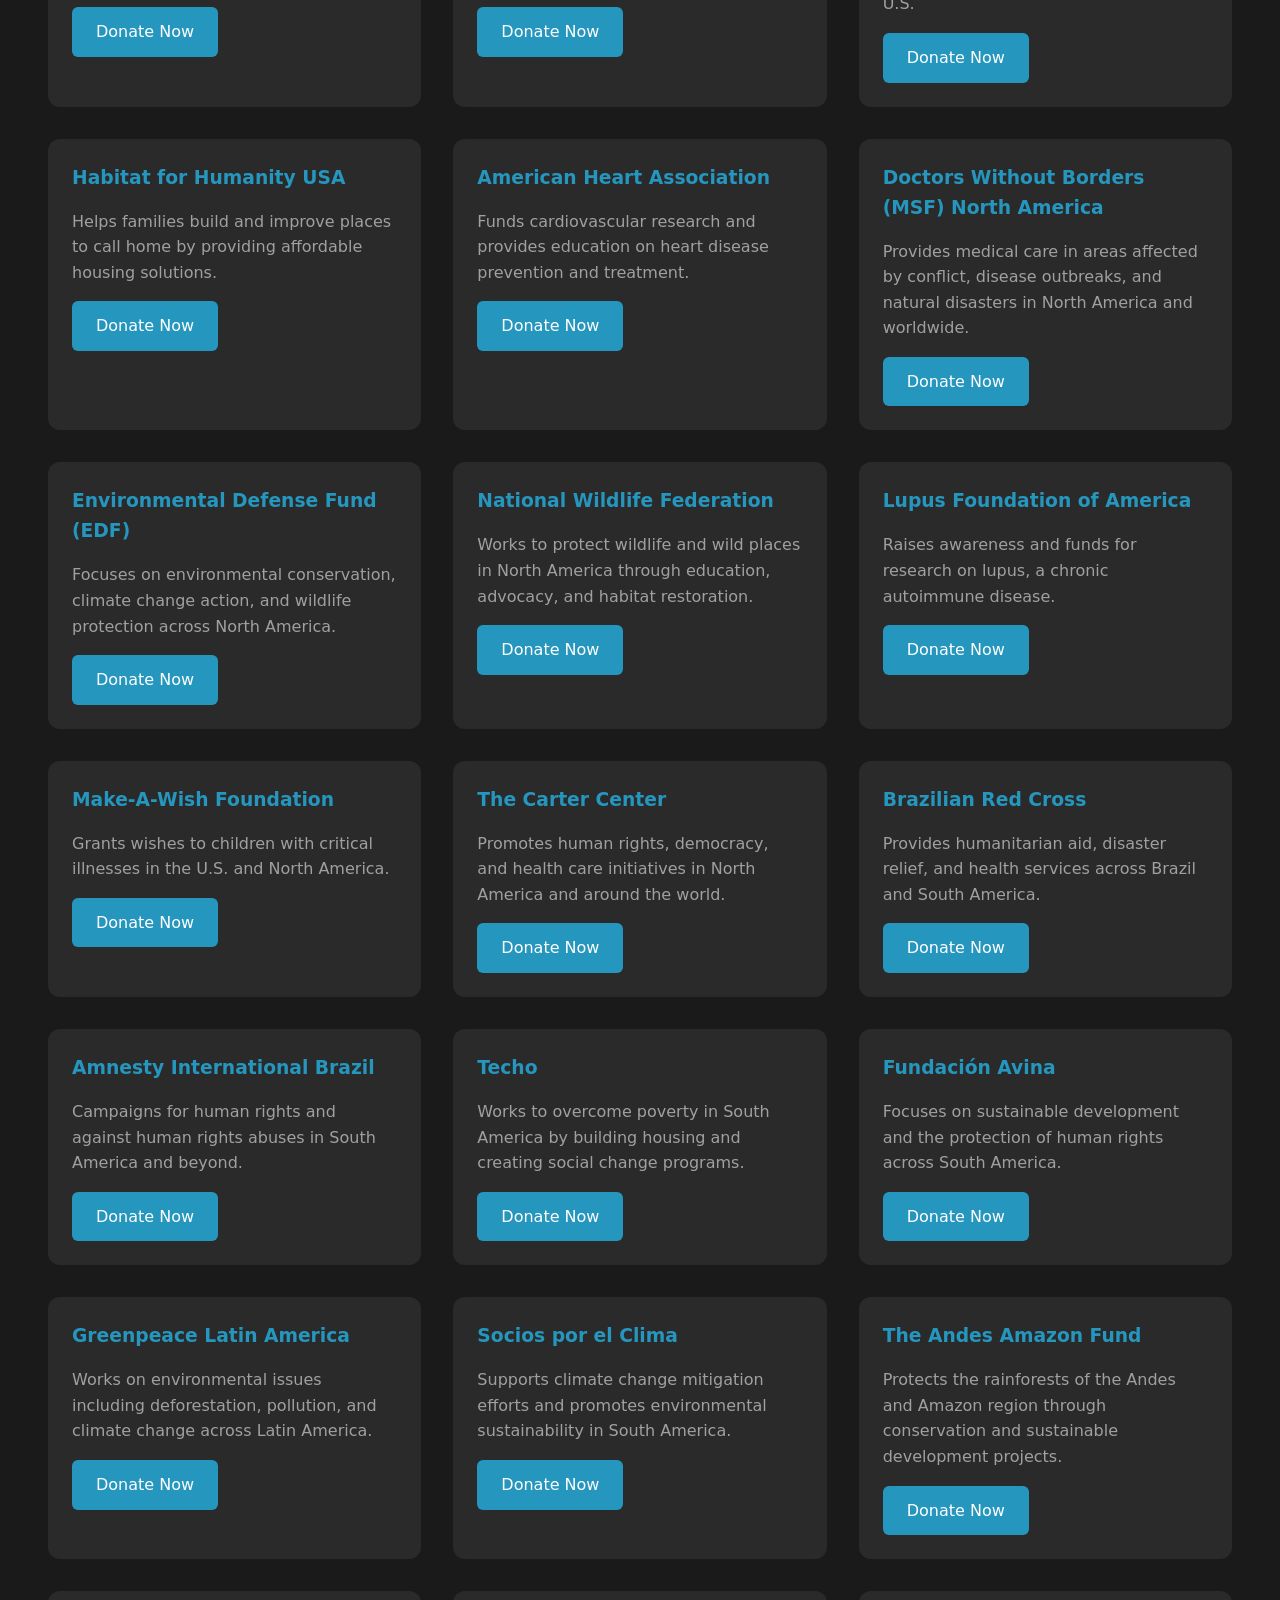
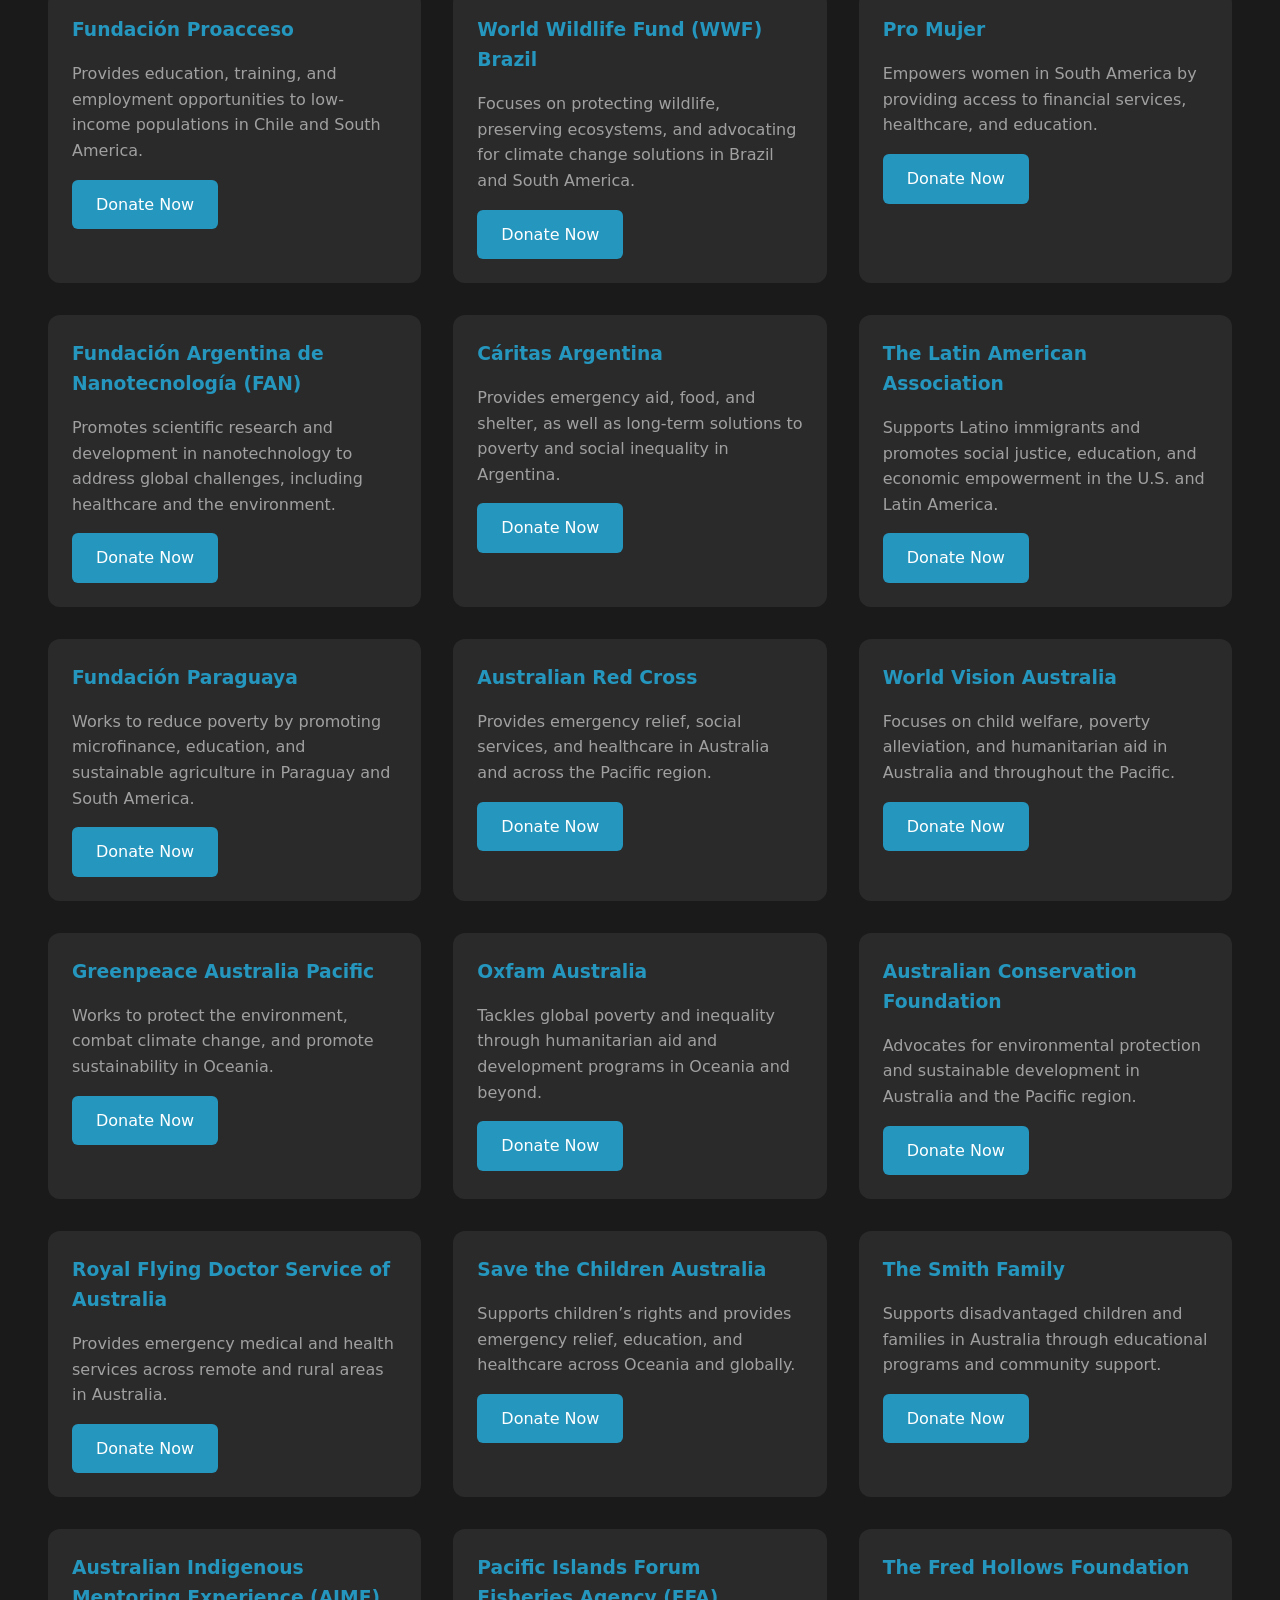
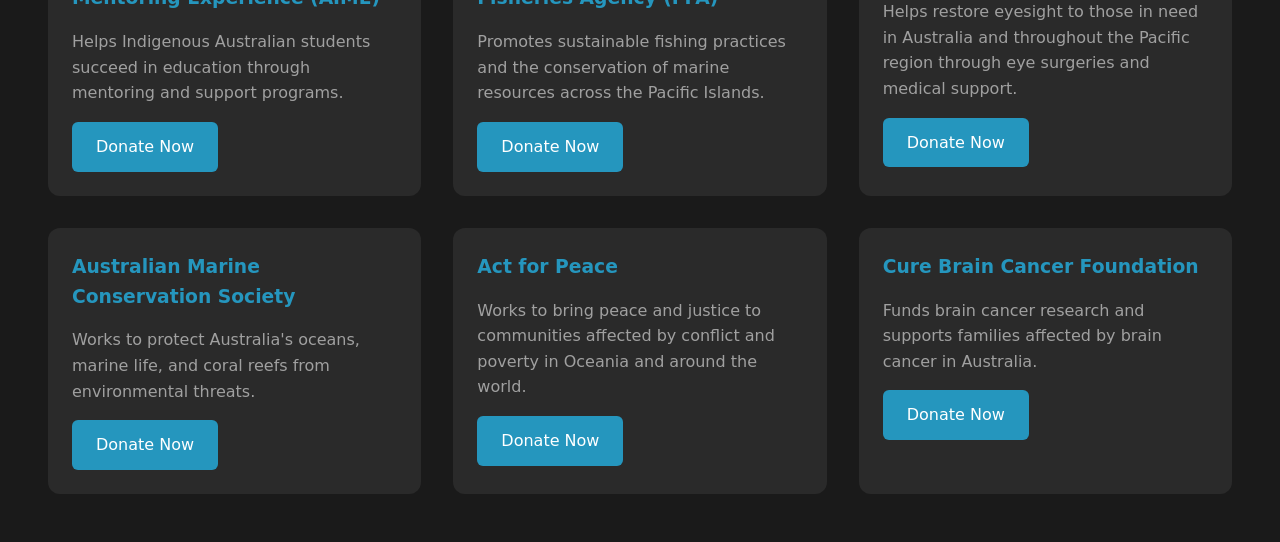
==== commit 386f8407: "Update index.html word fix" ====
--- a/index.html
+++ b/index.html
@@ -25,7 +25,7 @@
         <button class="continent-btn" data-continent="oceania">Oceania</button>
         <button class="continent-btn" data-continent="muslim">Muslim</button>
         <button class="continent-btn" data-continent="christian">Christian</button>
-        <button class="continent-btn" data-continent="buddhism">Buddhism</button>
+        <button class="continent-btn" data-continent="buddhist">Buddhist</button>
       </nav>
 
       <main id="charitiesContainer"></main>
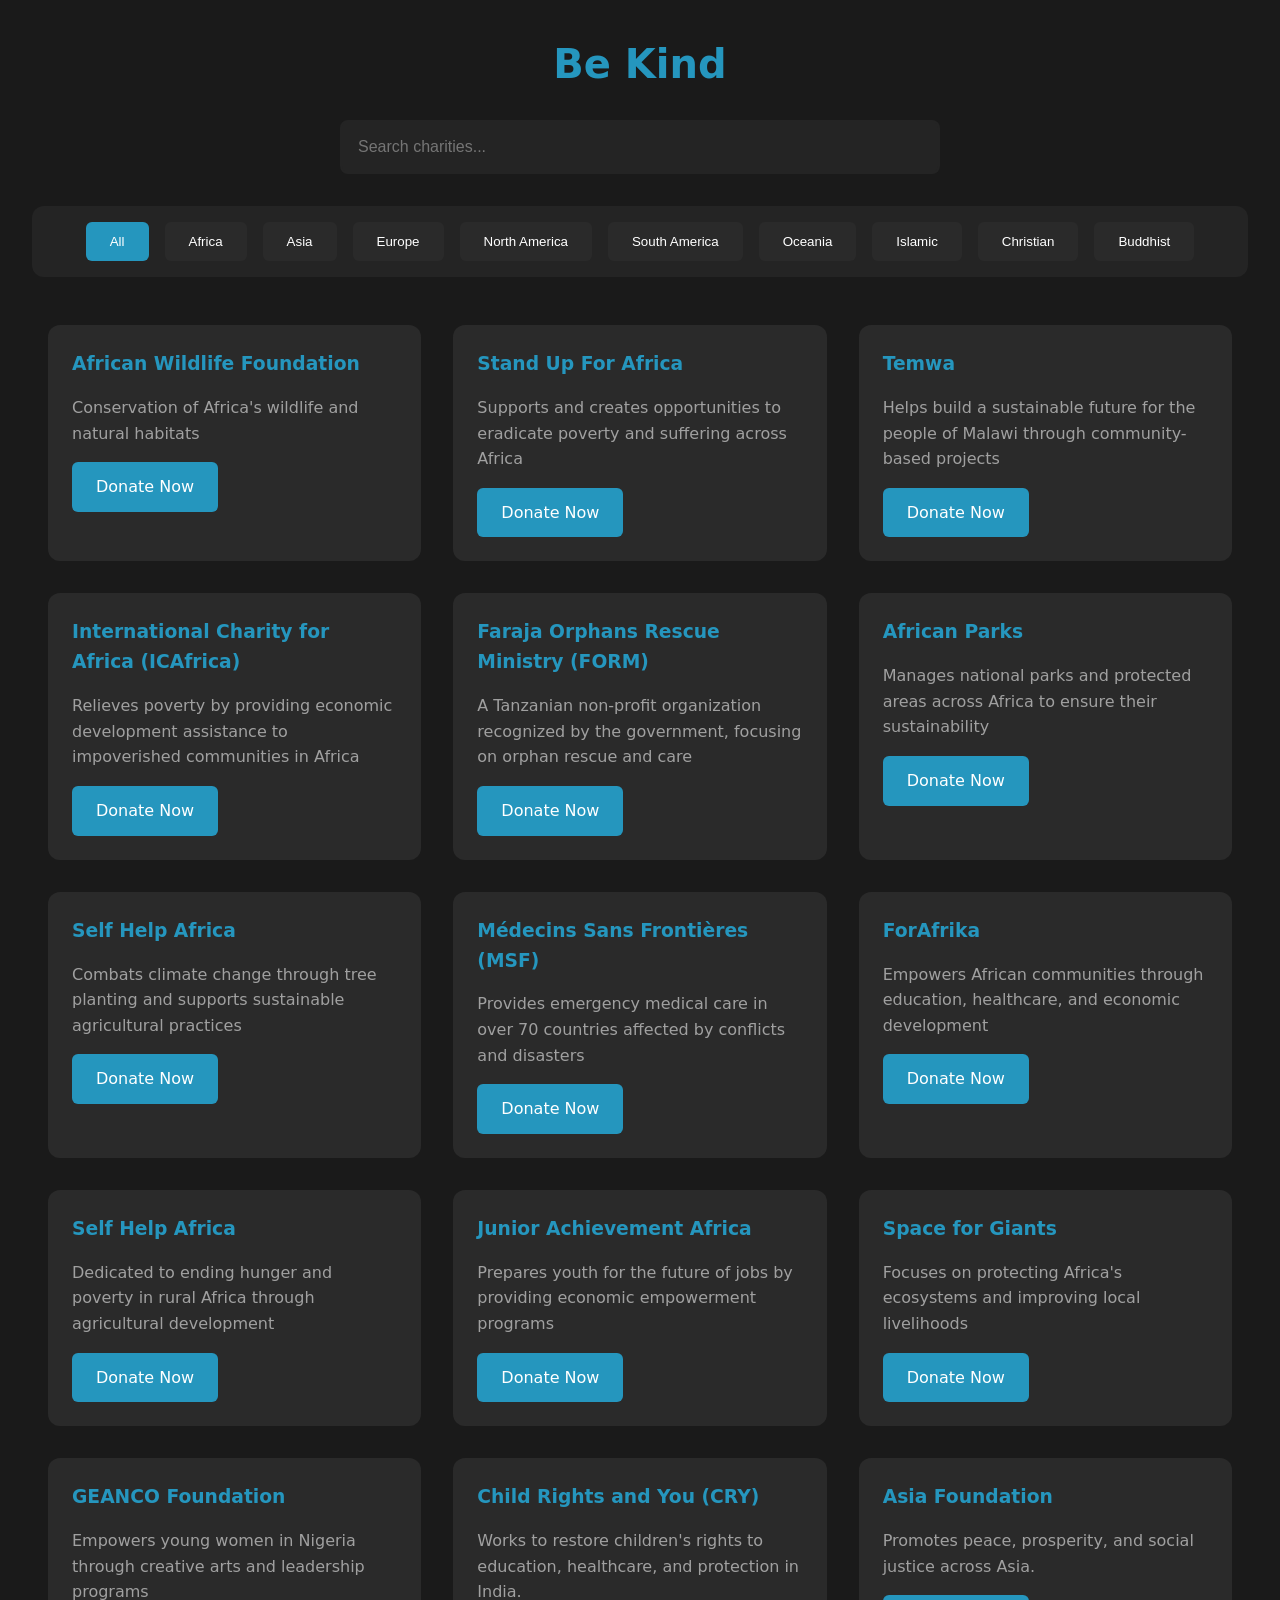
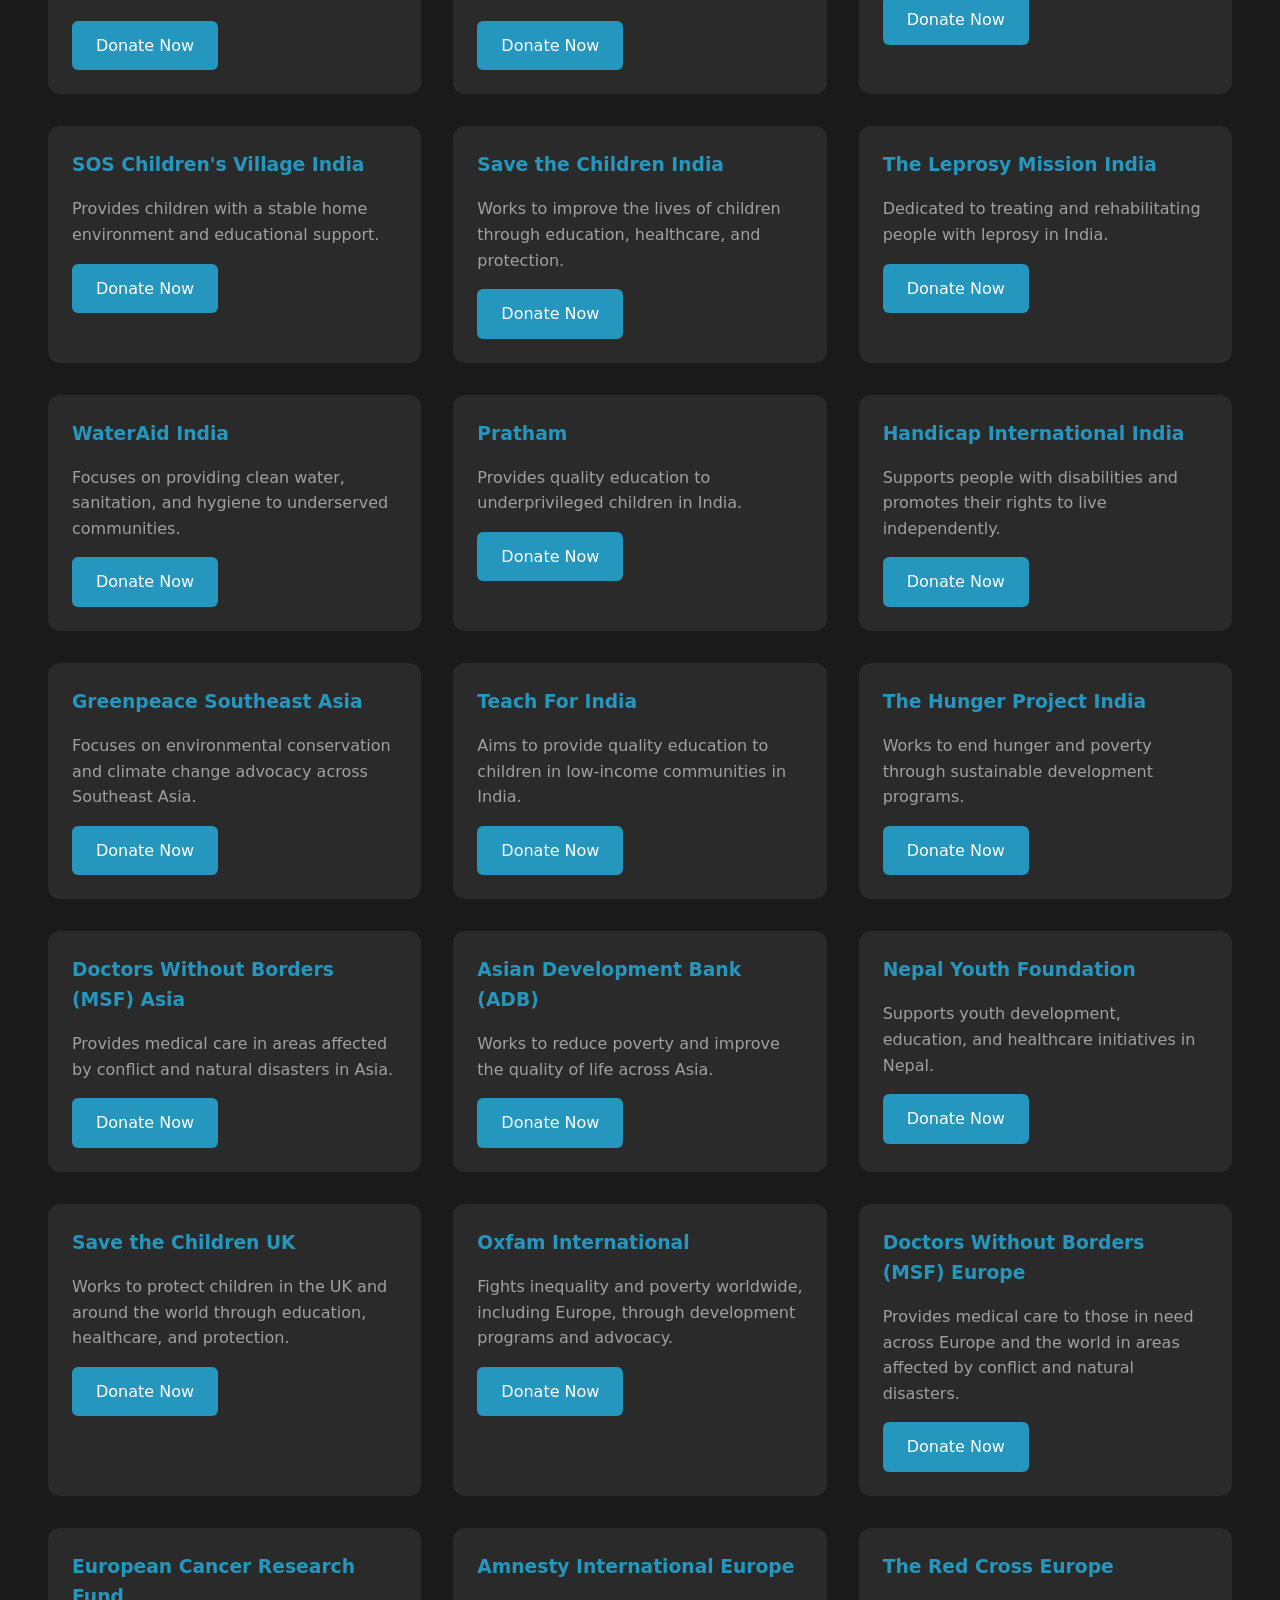
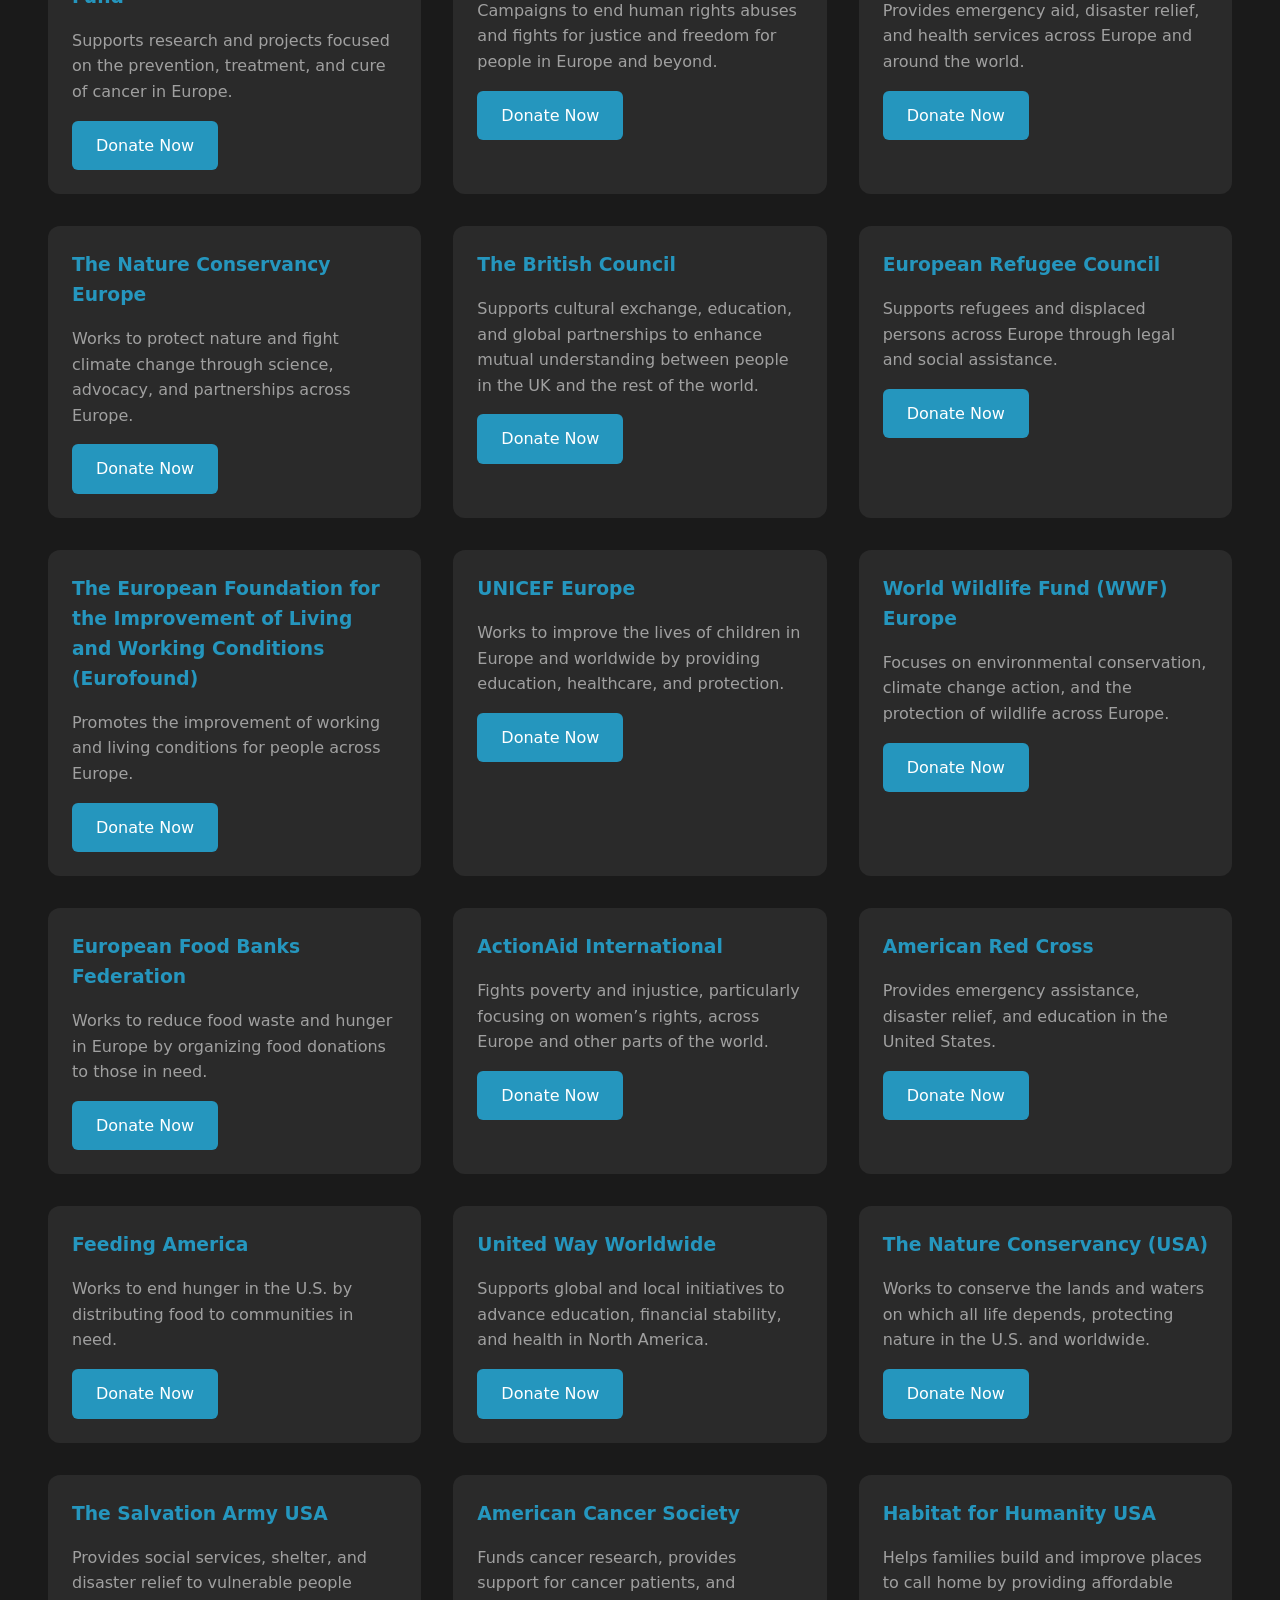
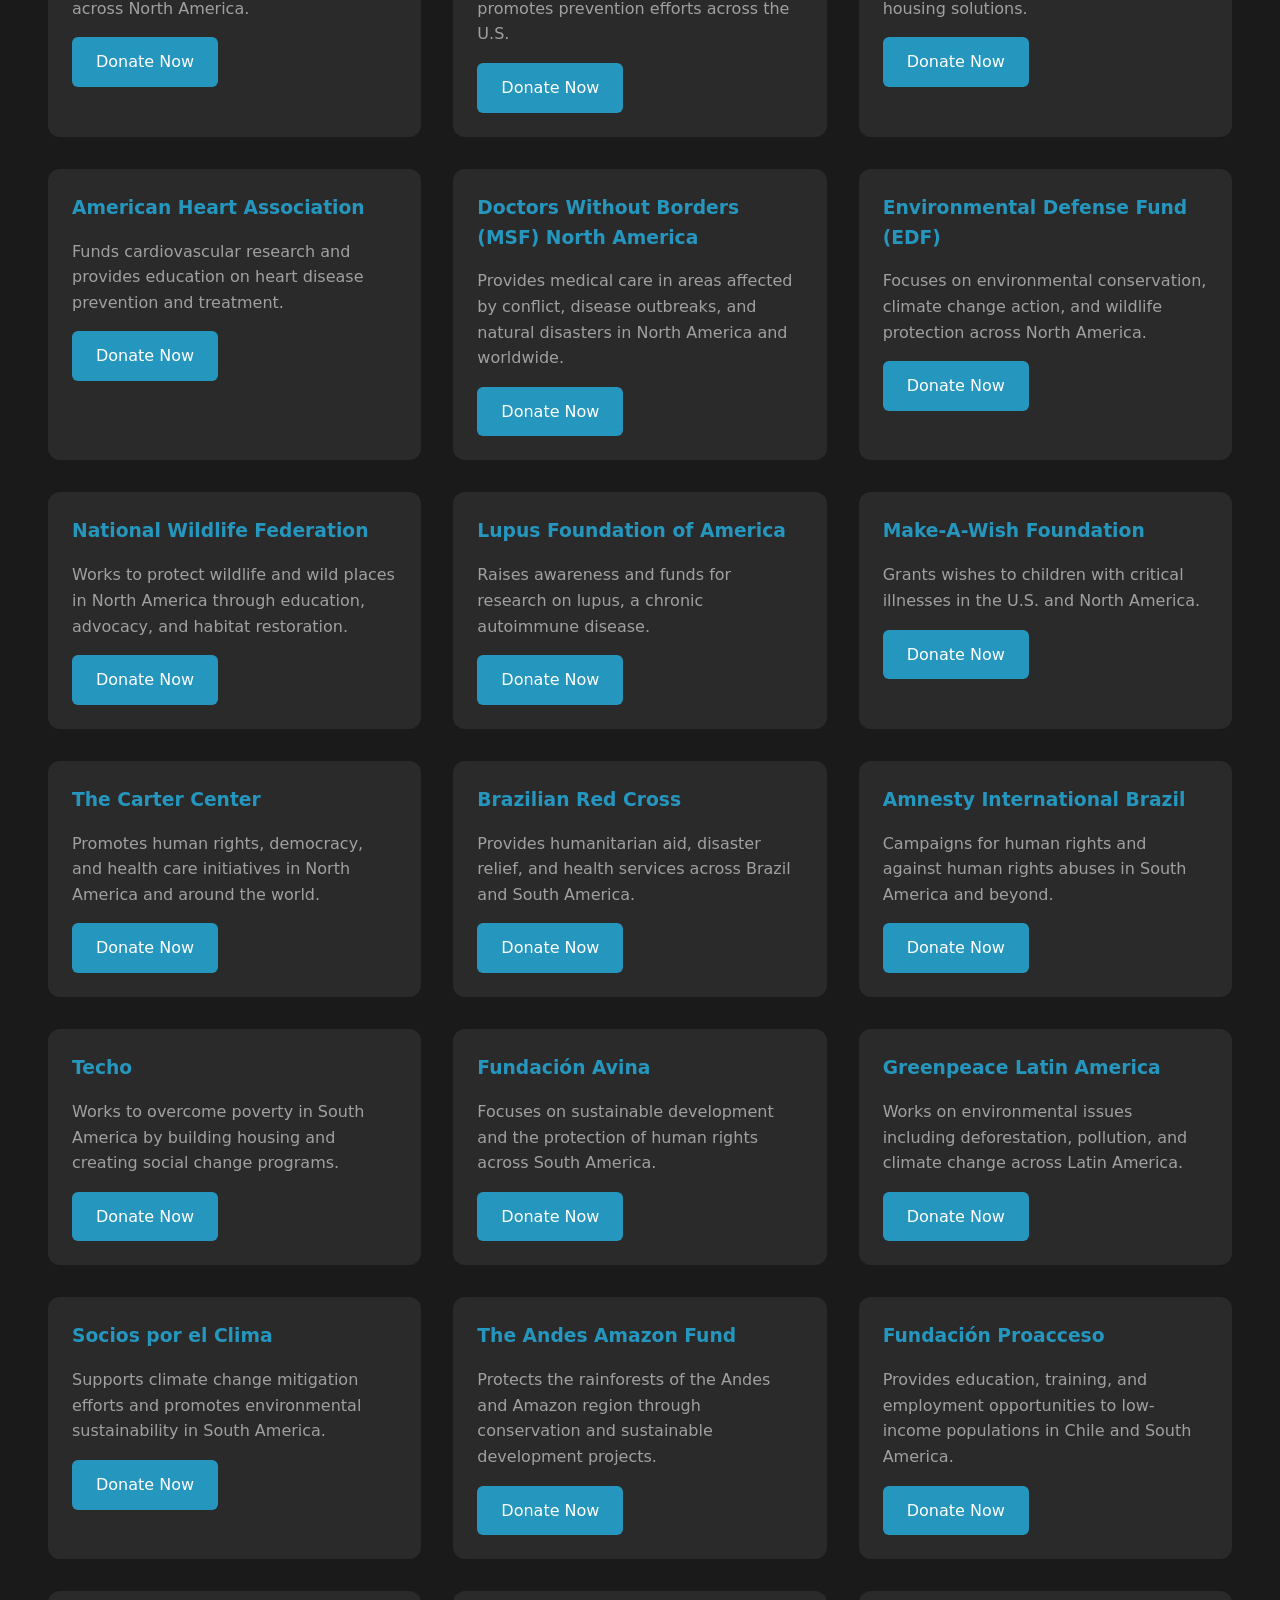
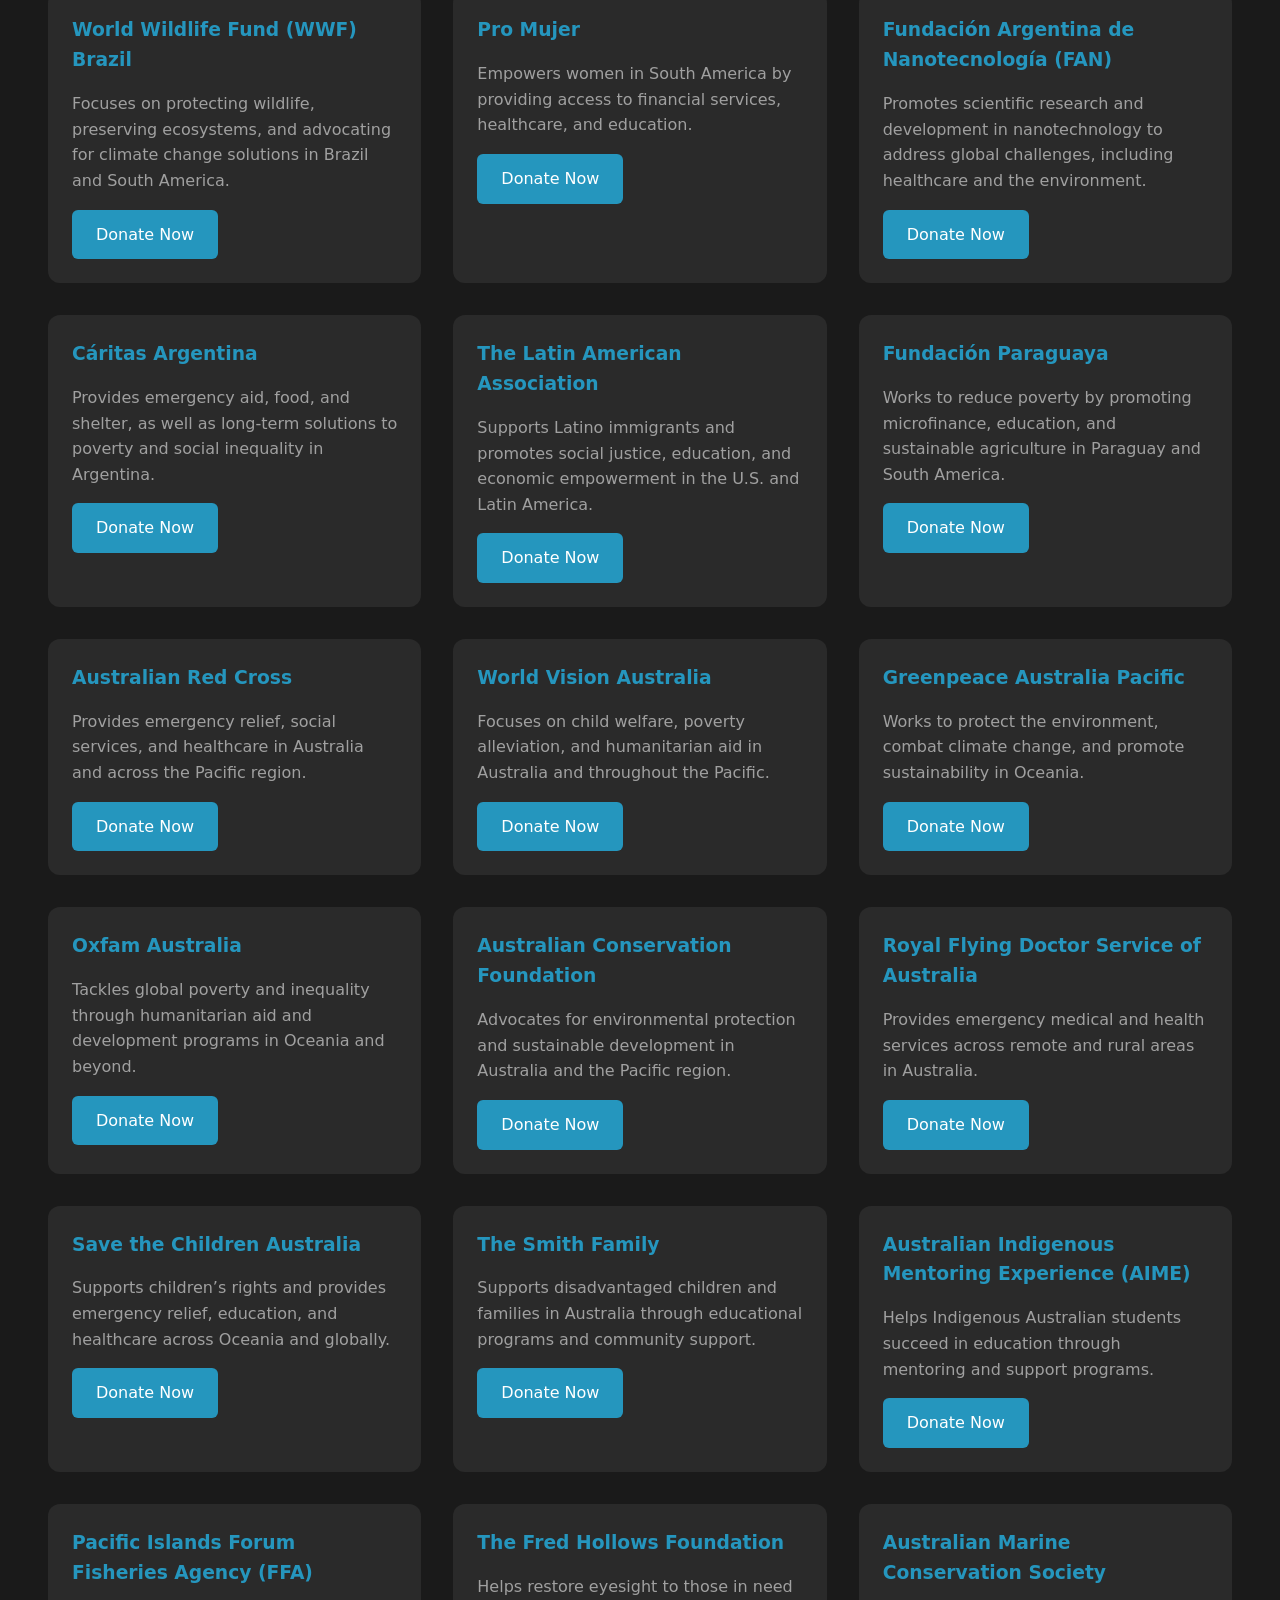
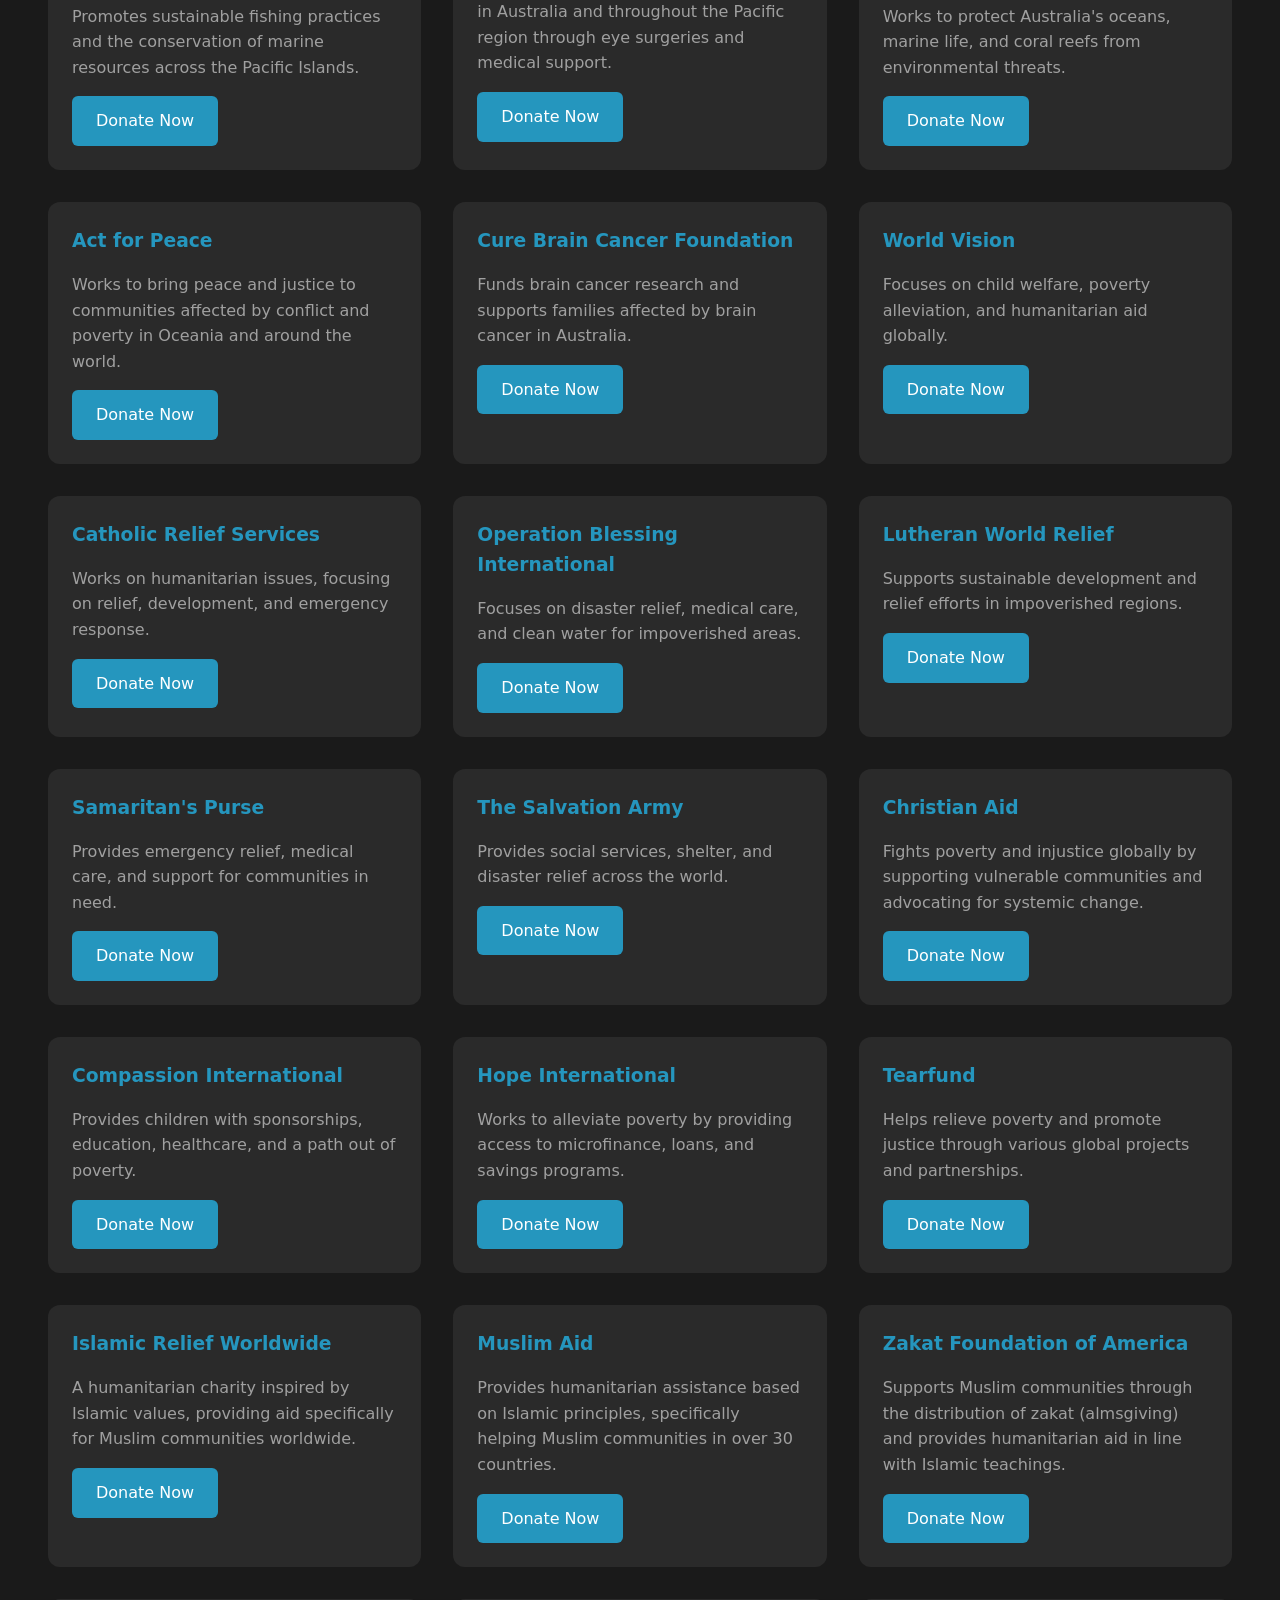
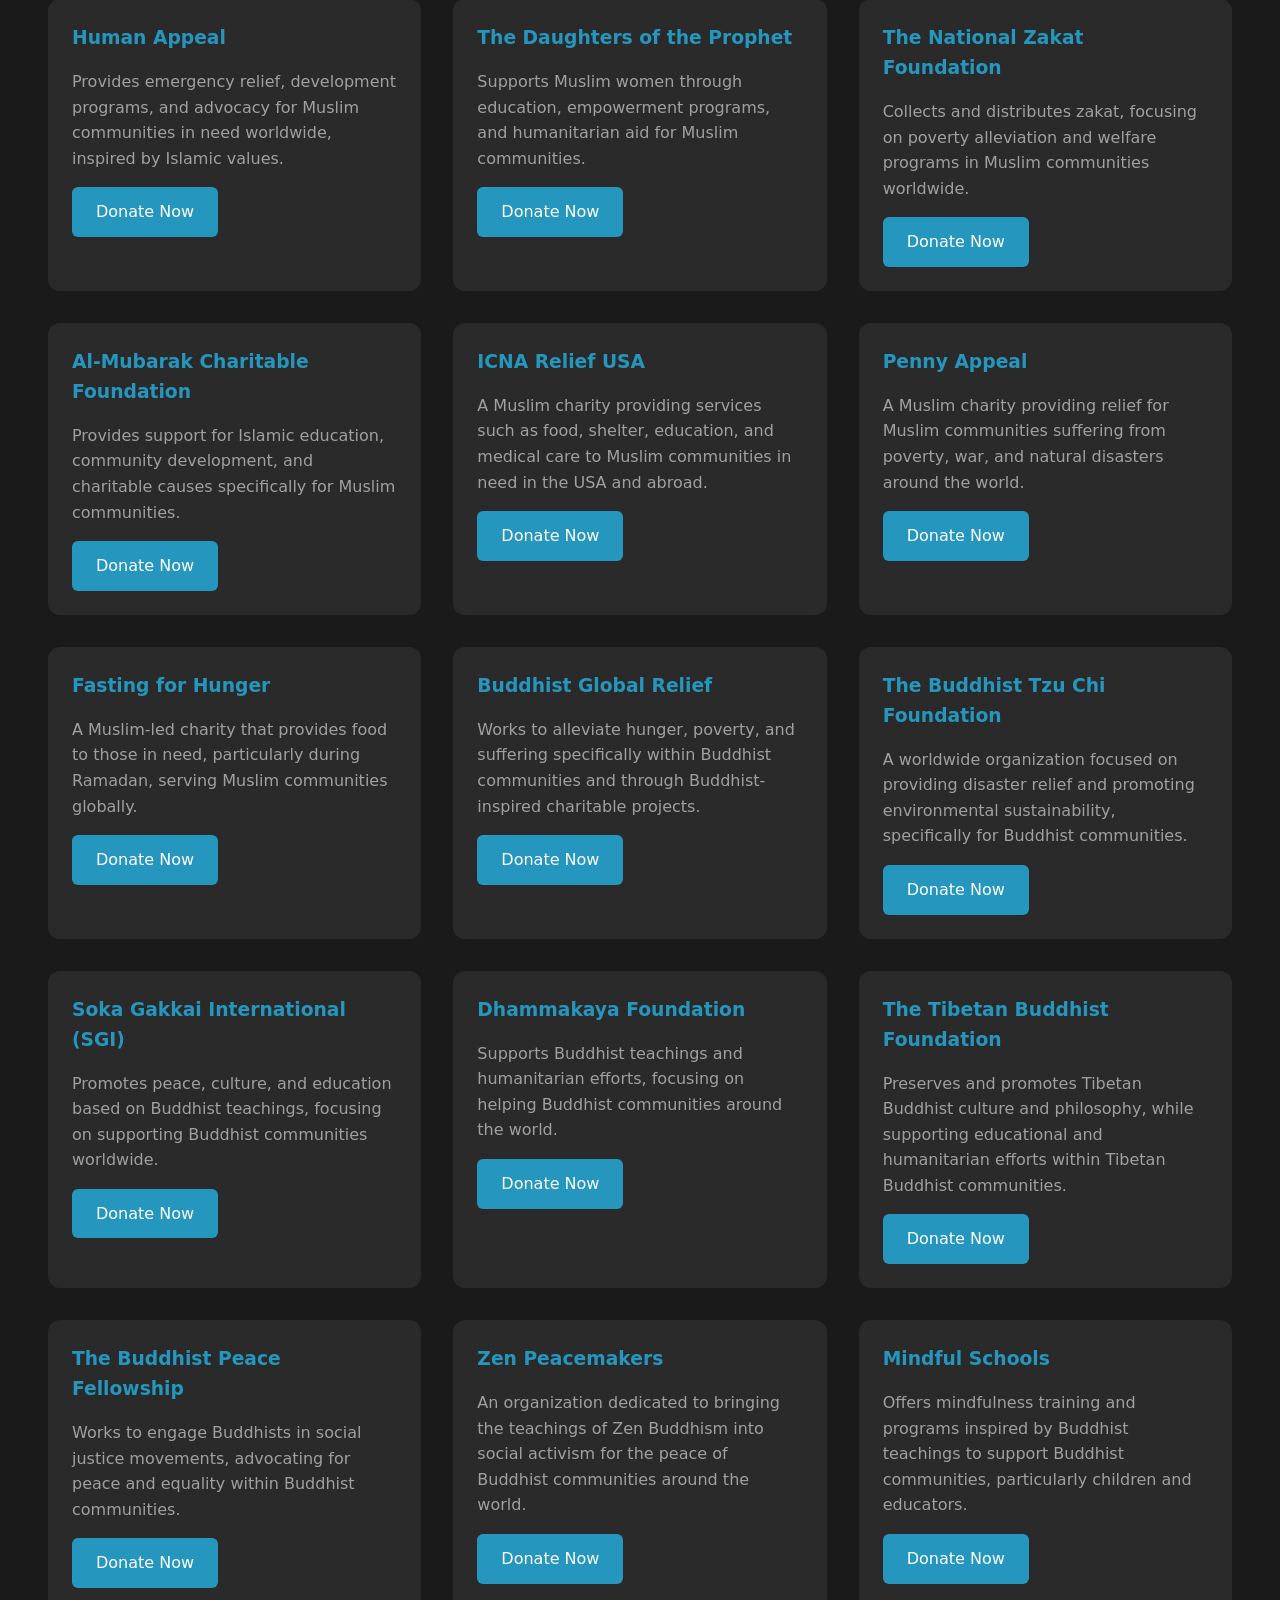
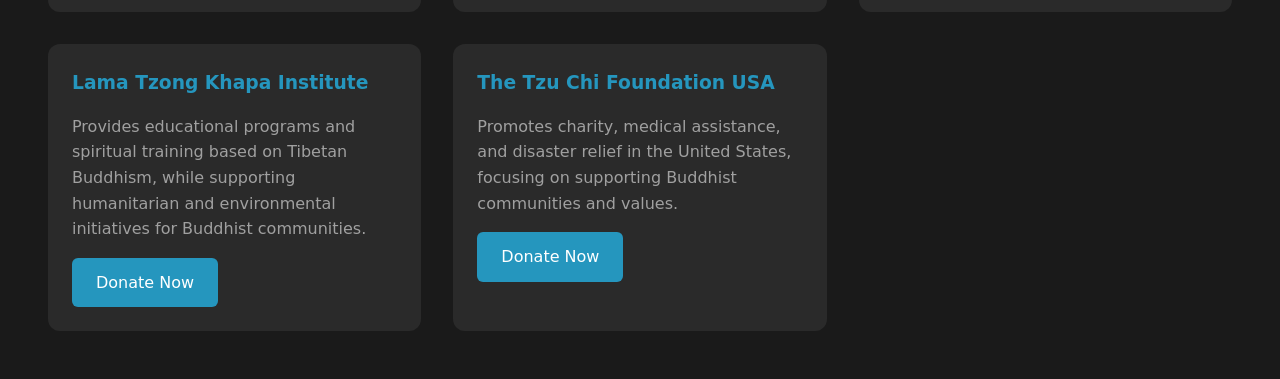
==== commit 75dc728d: "Update index.html" ====
--- a/index.html
+++ b/index.html
@@ -23,7 +23,7 @@
         <button class="continent-btn" data-continent="northAmerica">North America</button>
         <button class="continent-btn" data-continent="southAmerica">South America</button>
         <button class="continent-btn" data-continent="oceania">Oceania</button>
-        <button class="continent-btn" data-continent="muslim">Muslim</button>
+        <button class="continent-btn" data-continent="muslim">Islamic</button>
         <button class="continent-btn" data-continent="christian">Christian</button>
         <button class="continent-btn" data-continent="buddhist">Buddhist</button>
       </nav>
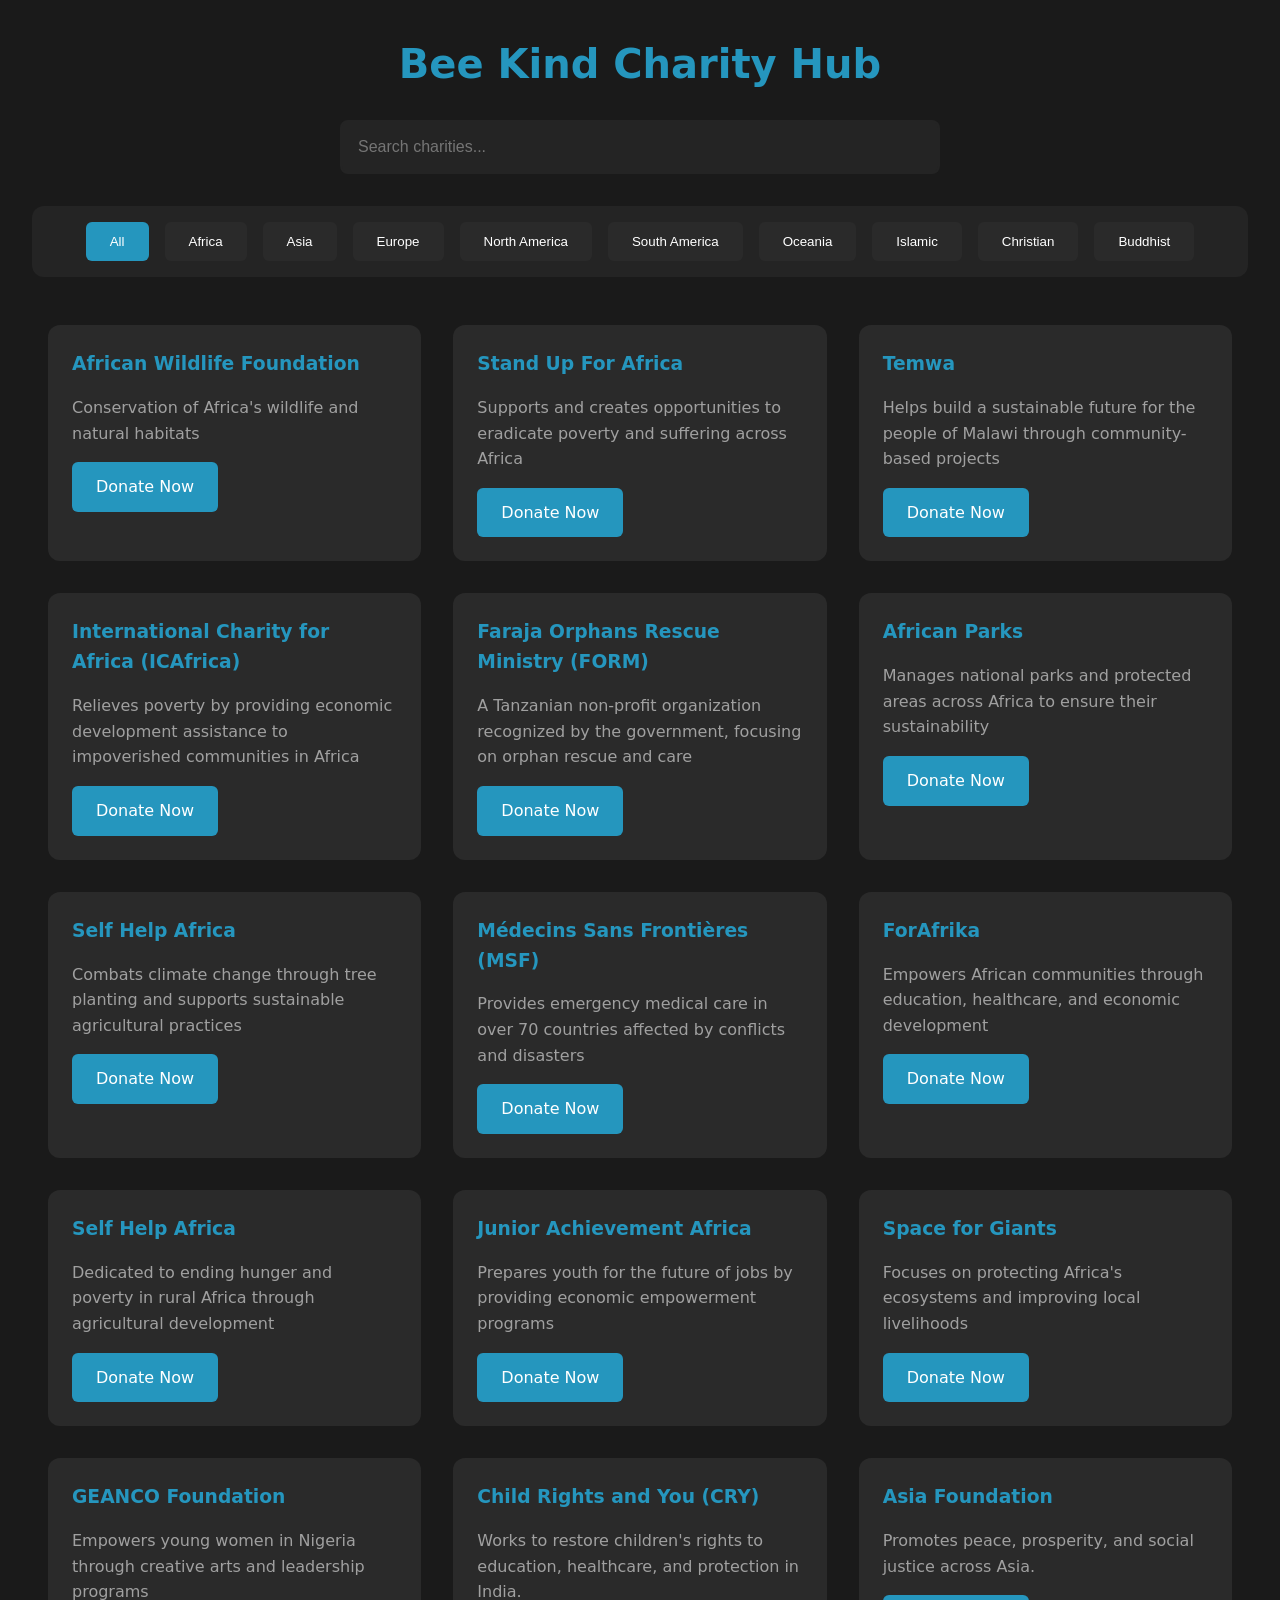
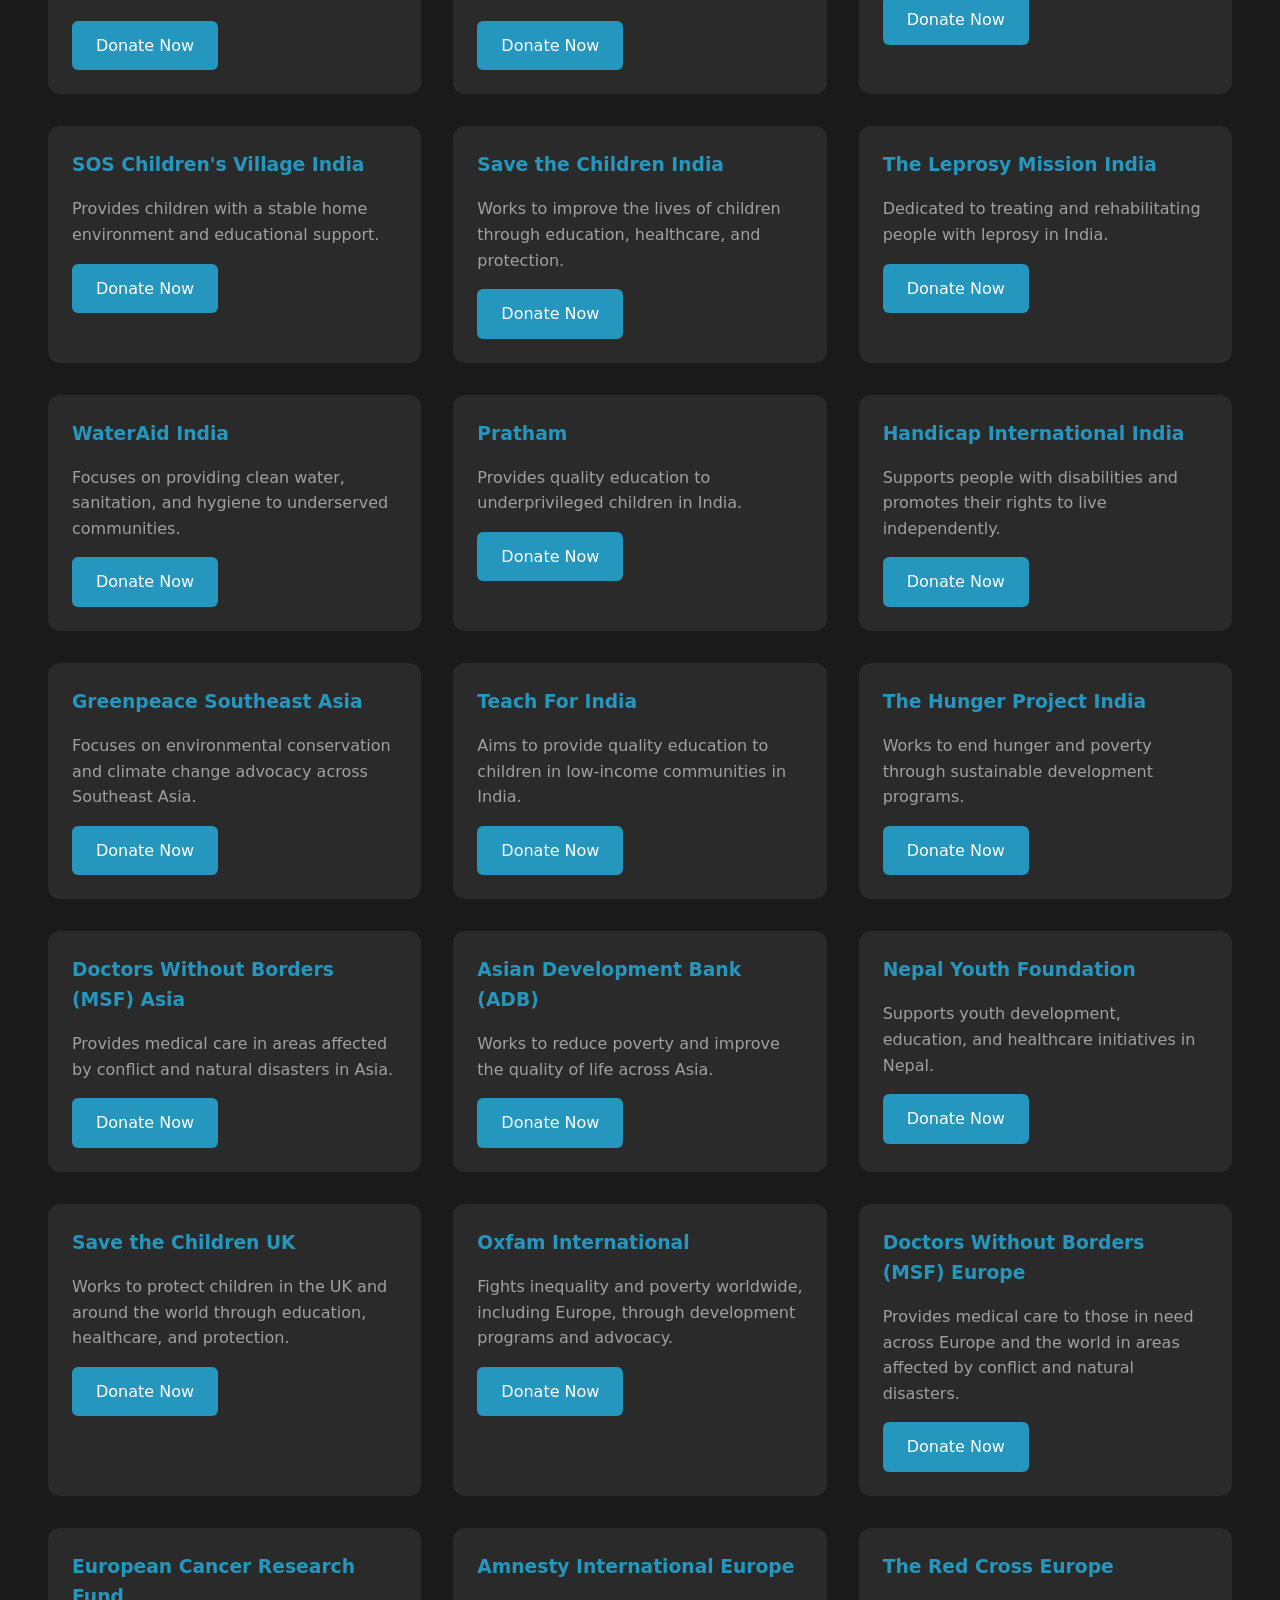
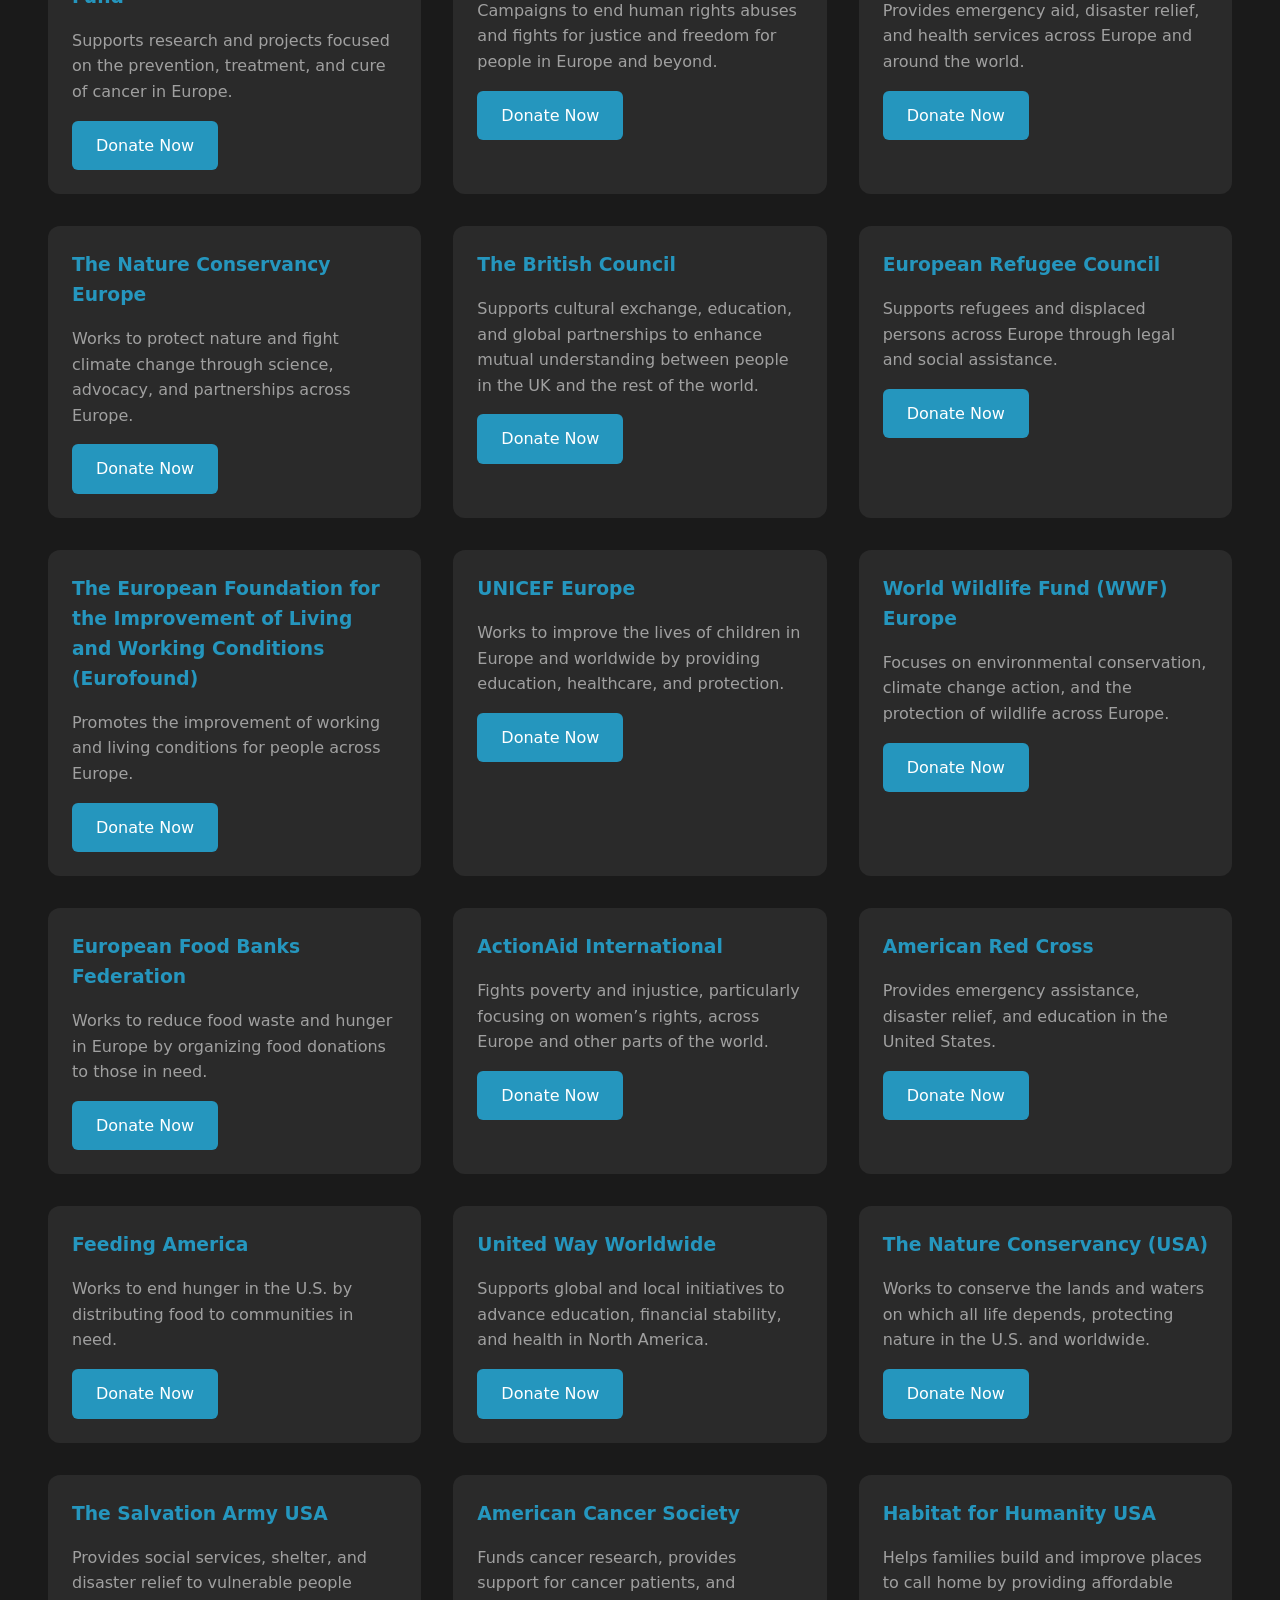
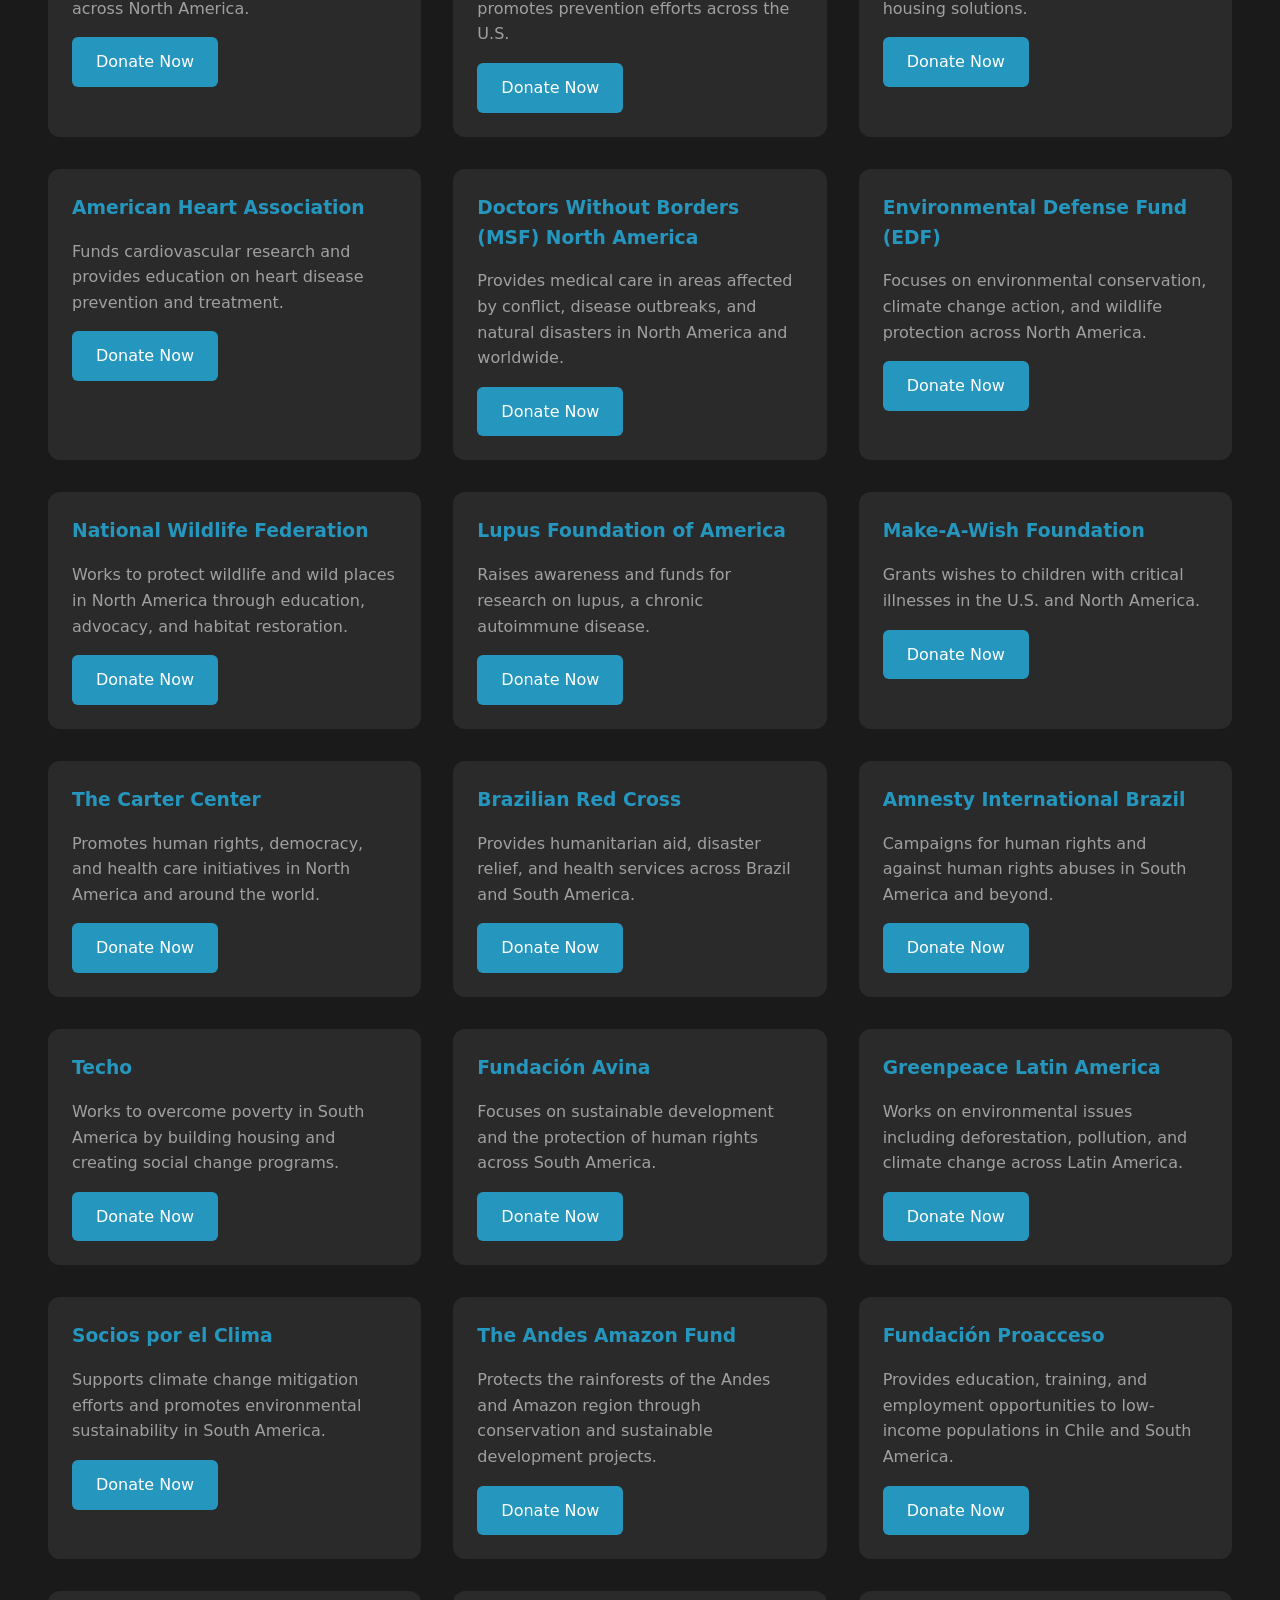
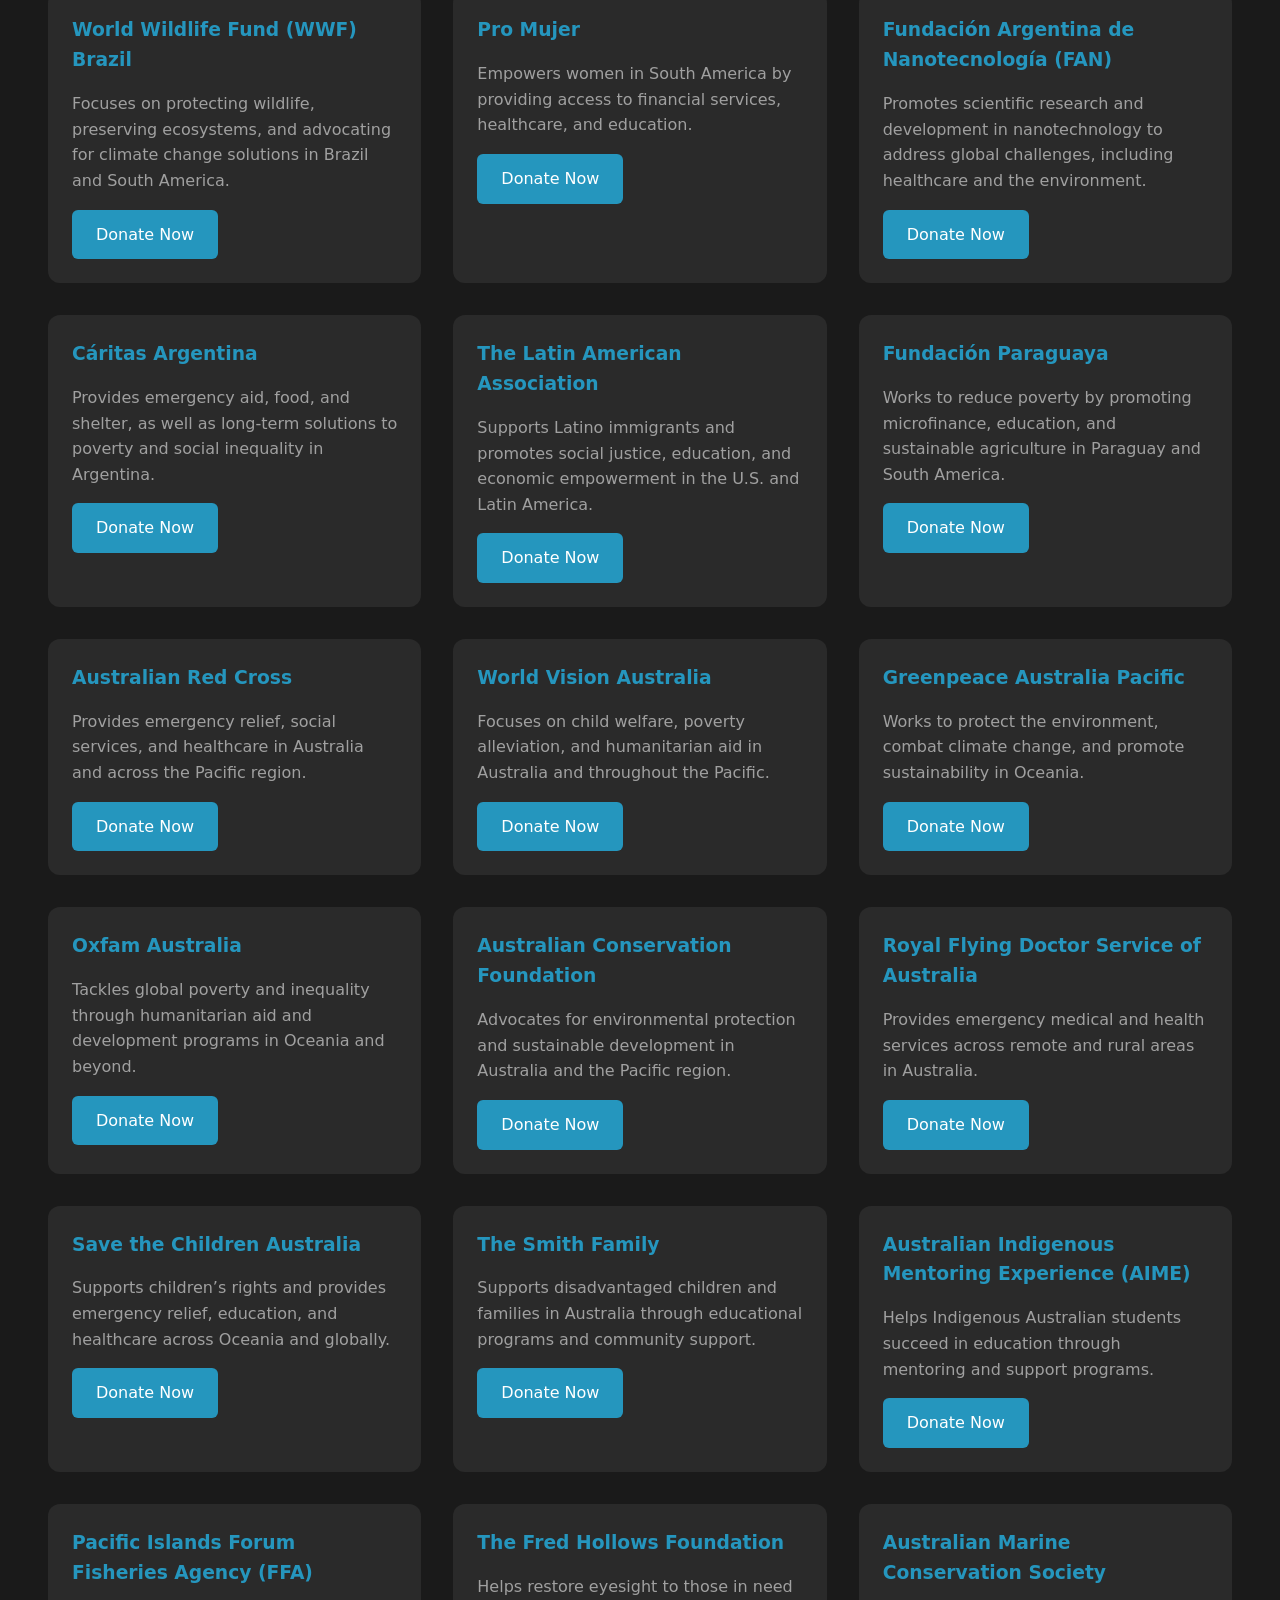
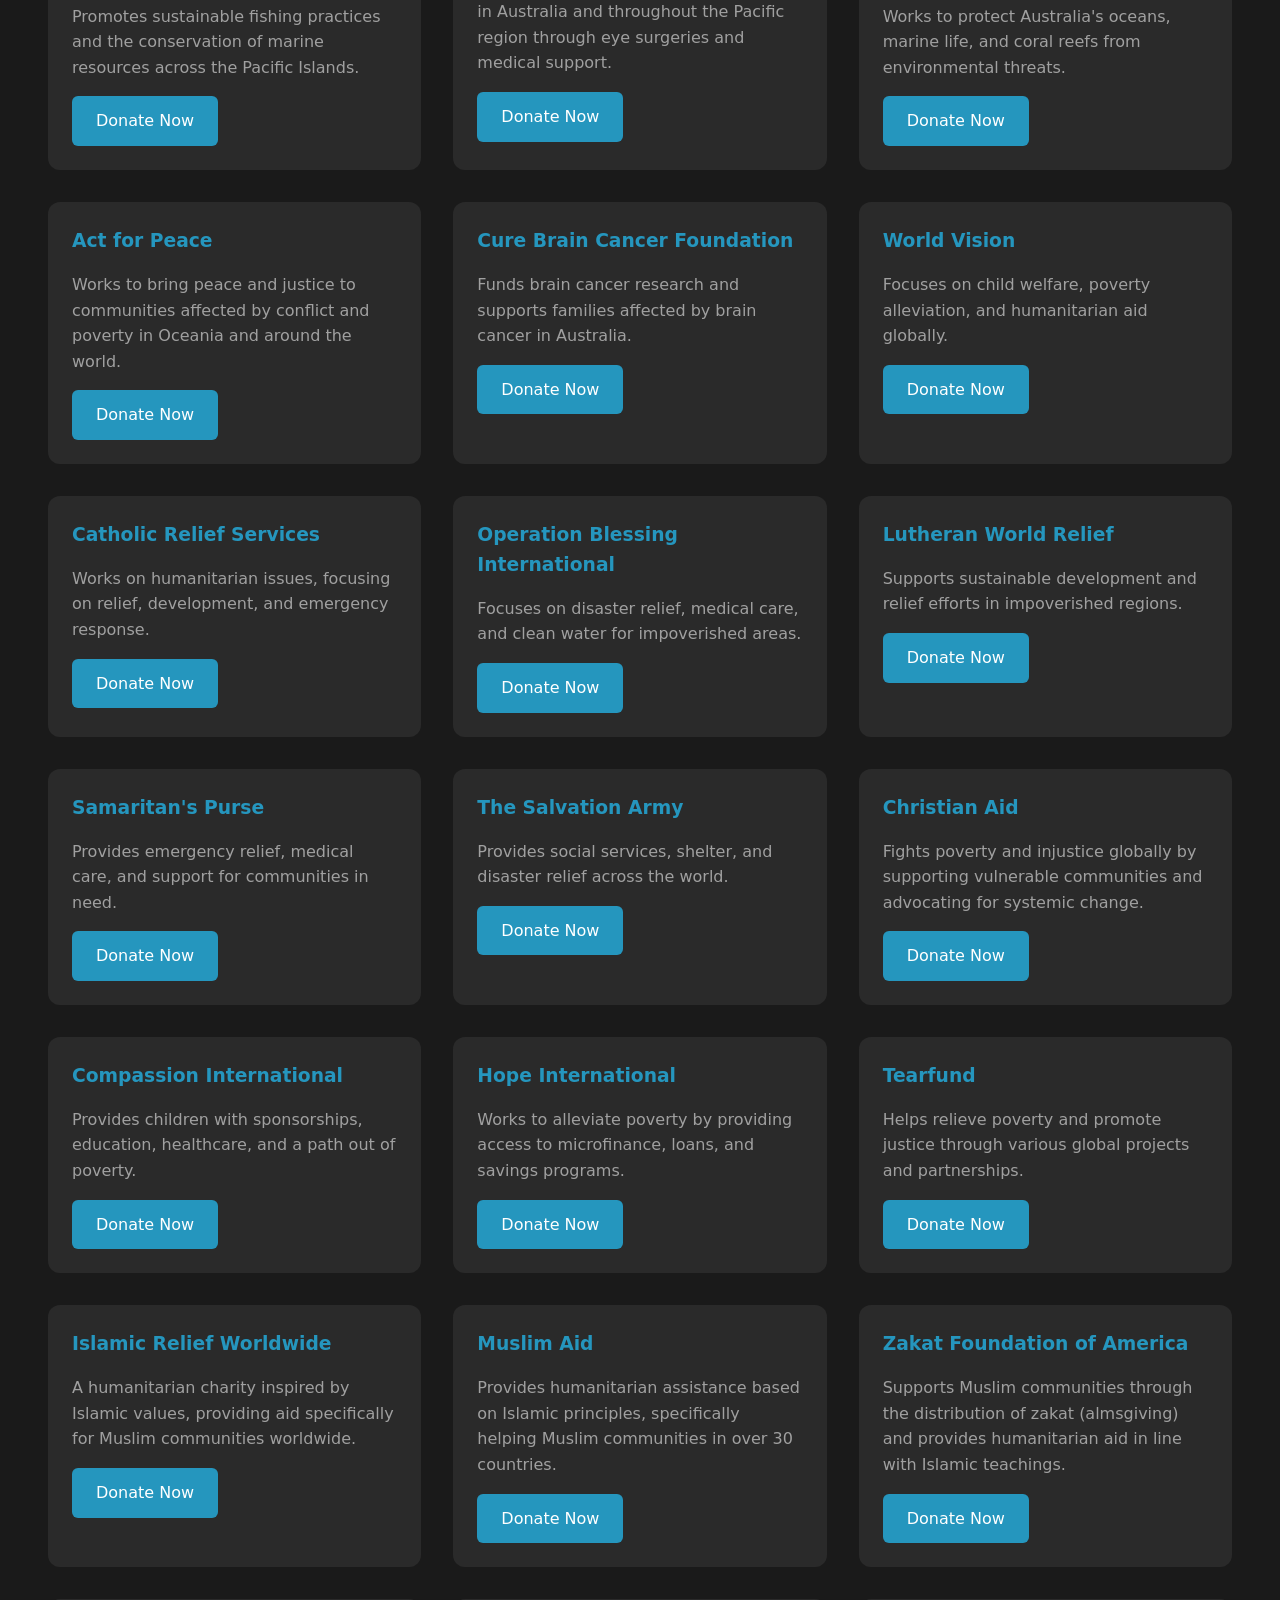
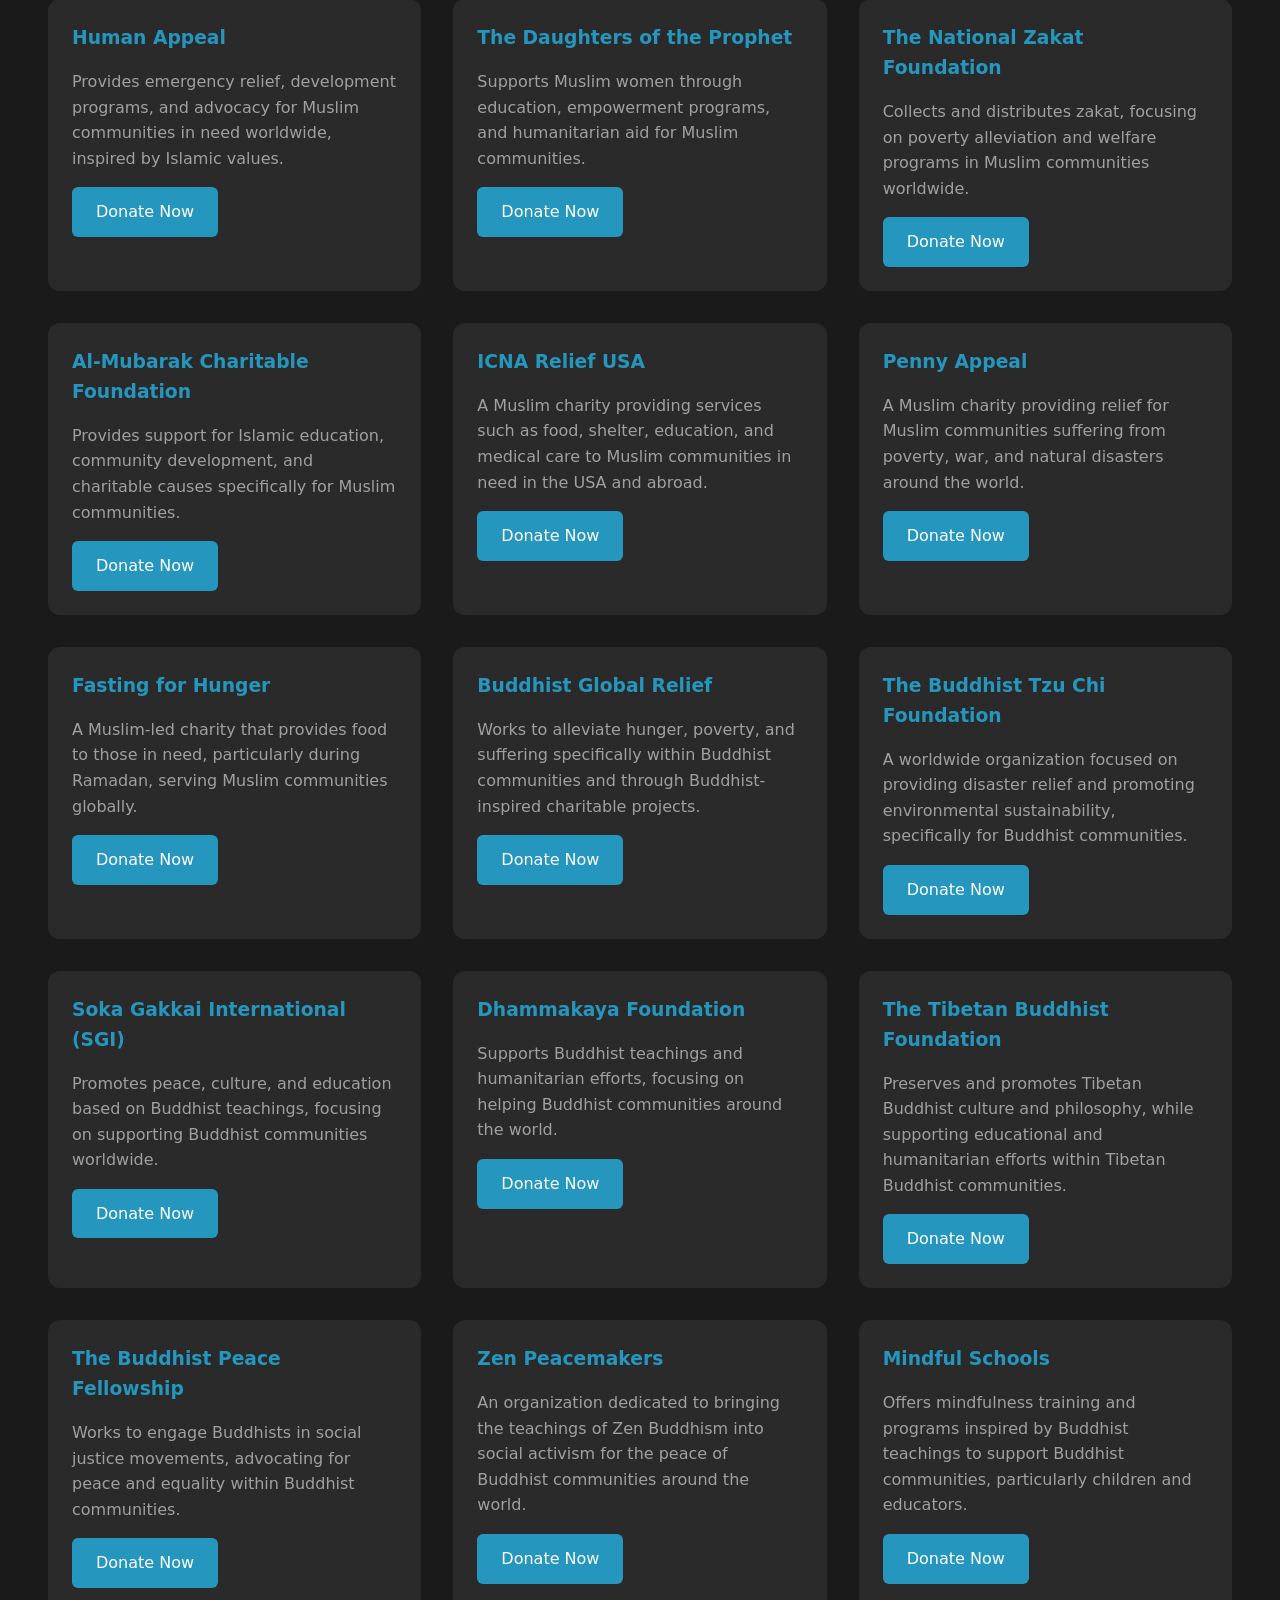
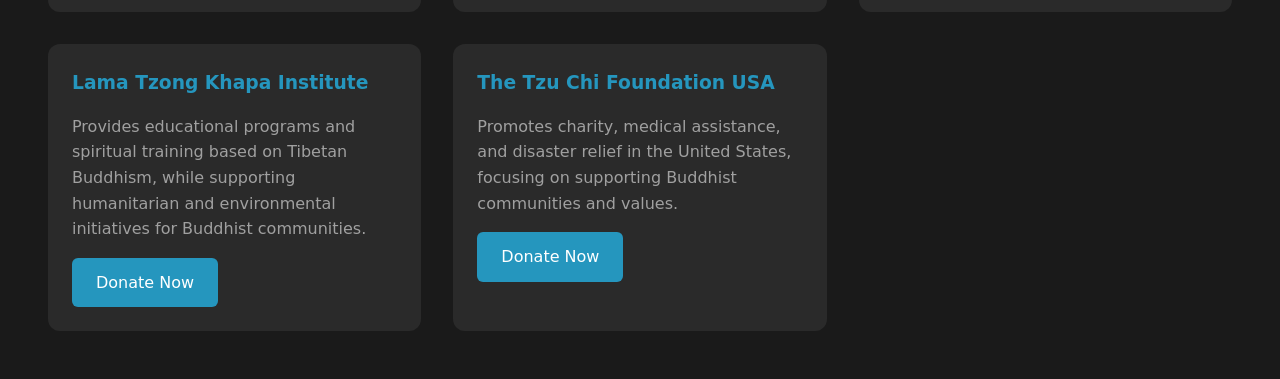
==== commit 5606d103: "Update index.html" ====
--- a/index.html
+++ b/index.html
@@ -9,7 +9,7 @@
   <body>
     <div id="app">
       <header>
-        <h1>Be Kind</h1>
+        <h1>Bee Kind Charity Hub</h1>
         <div class="search-container">
           <input type="text" id="searchInput" placeholder="Search charities...">
         </div>
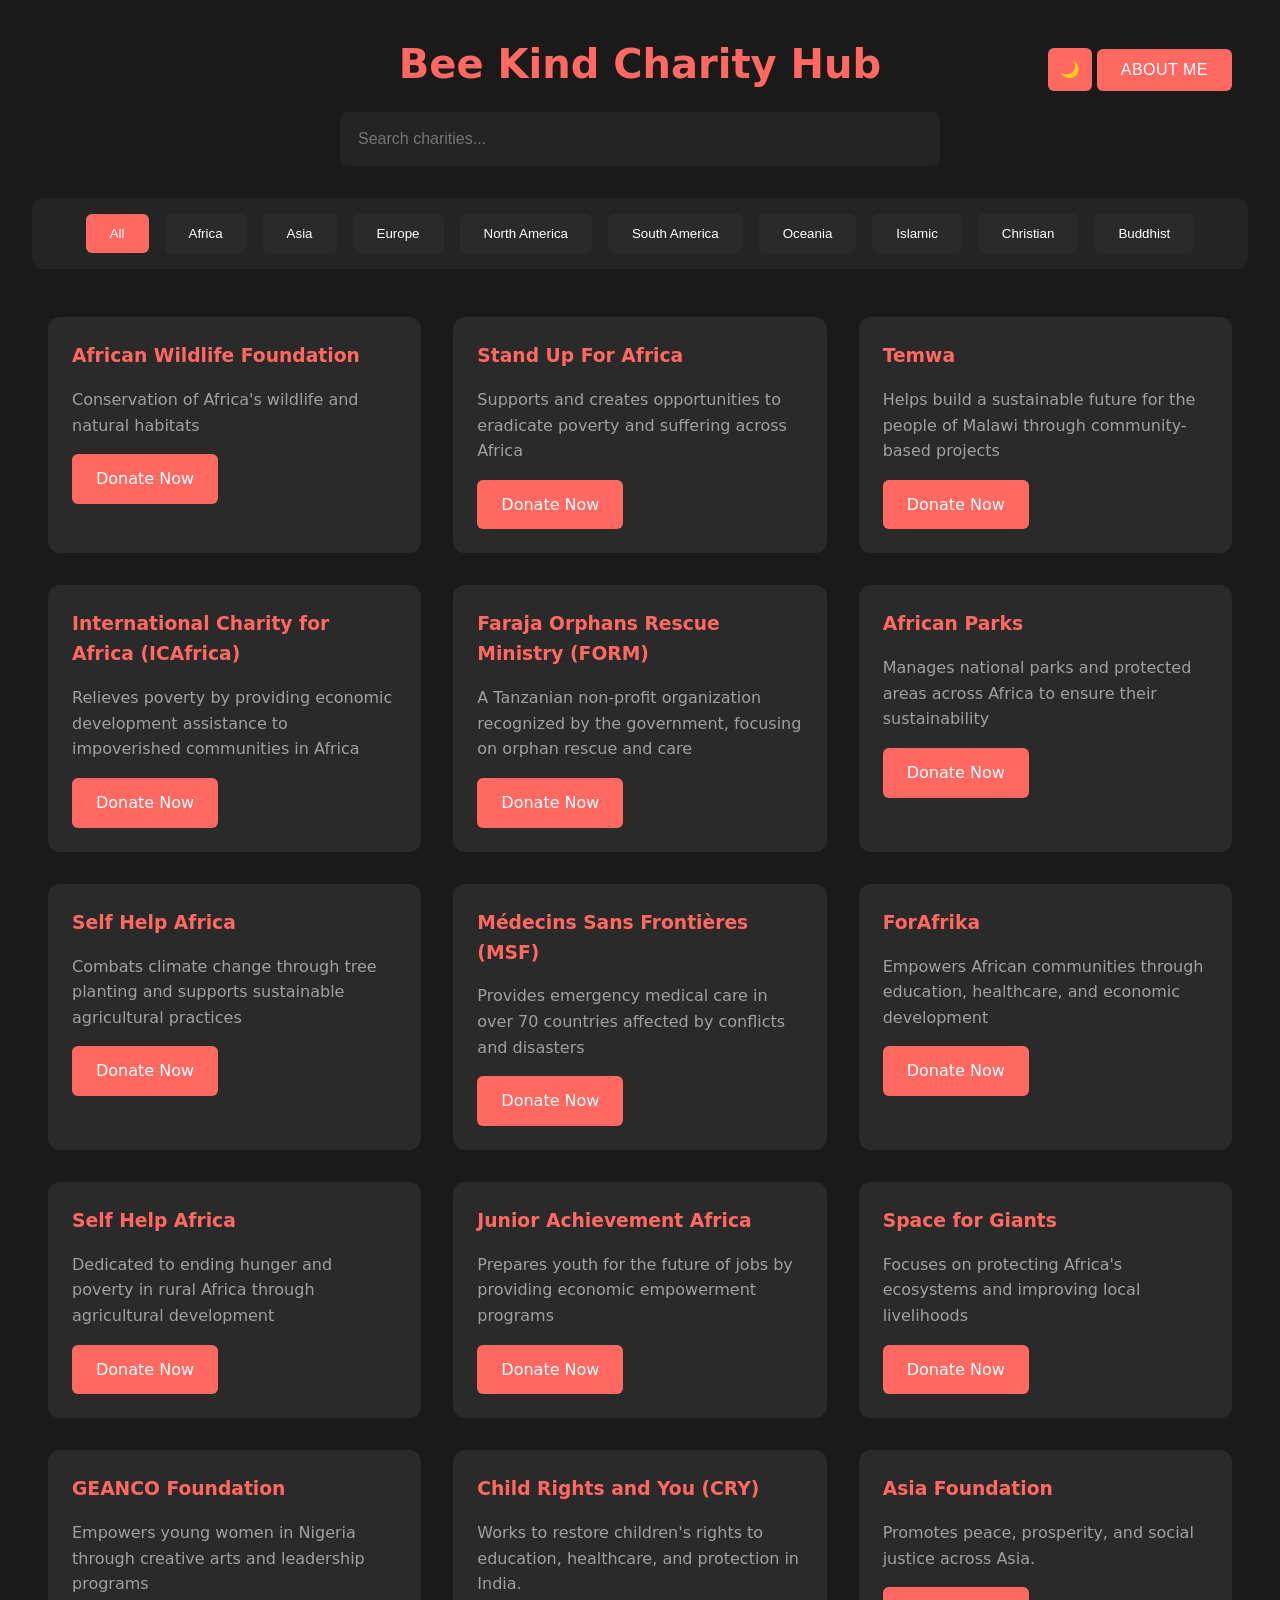
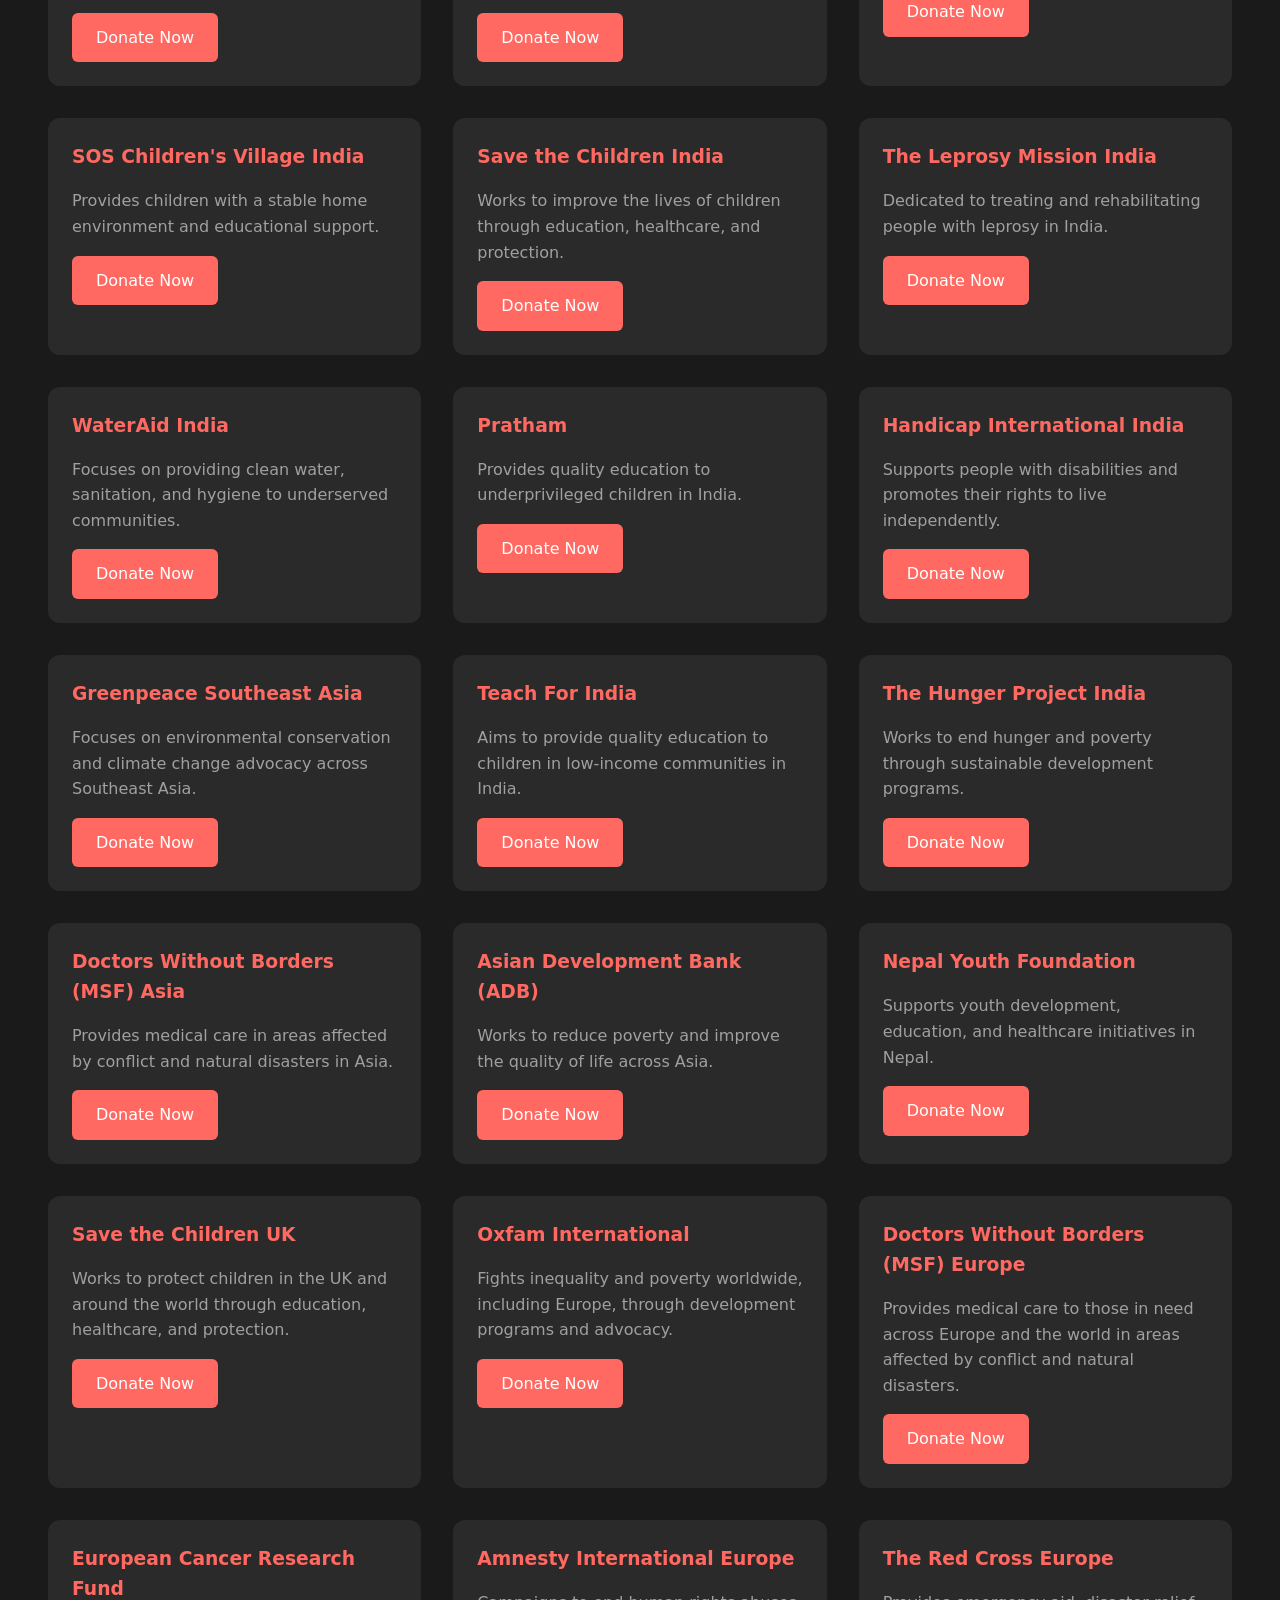
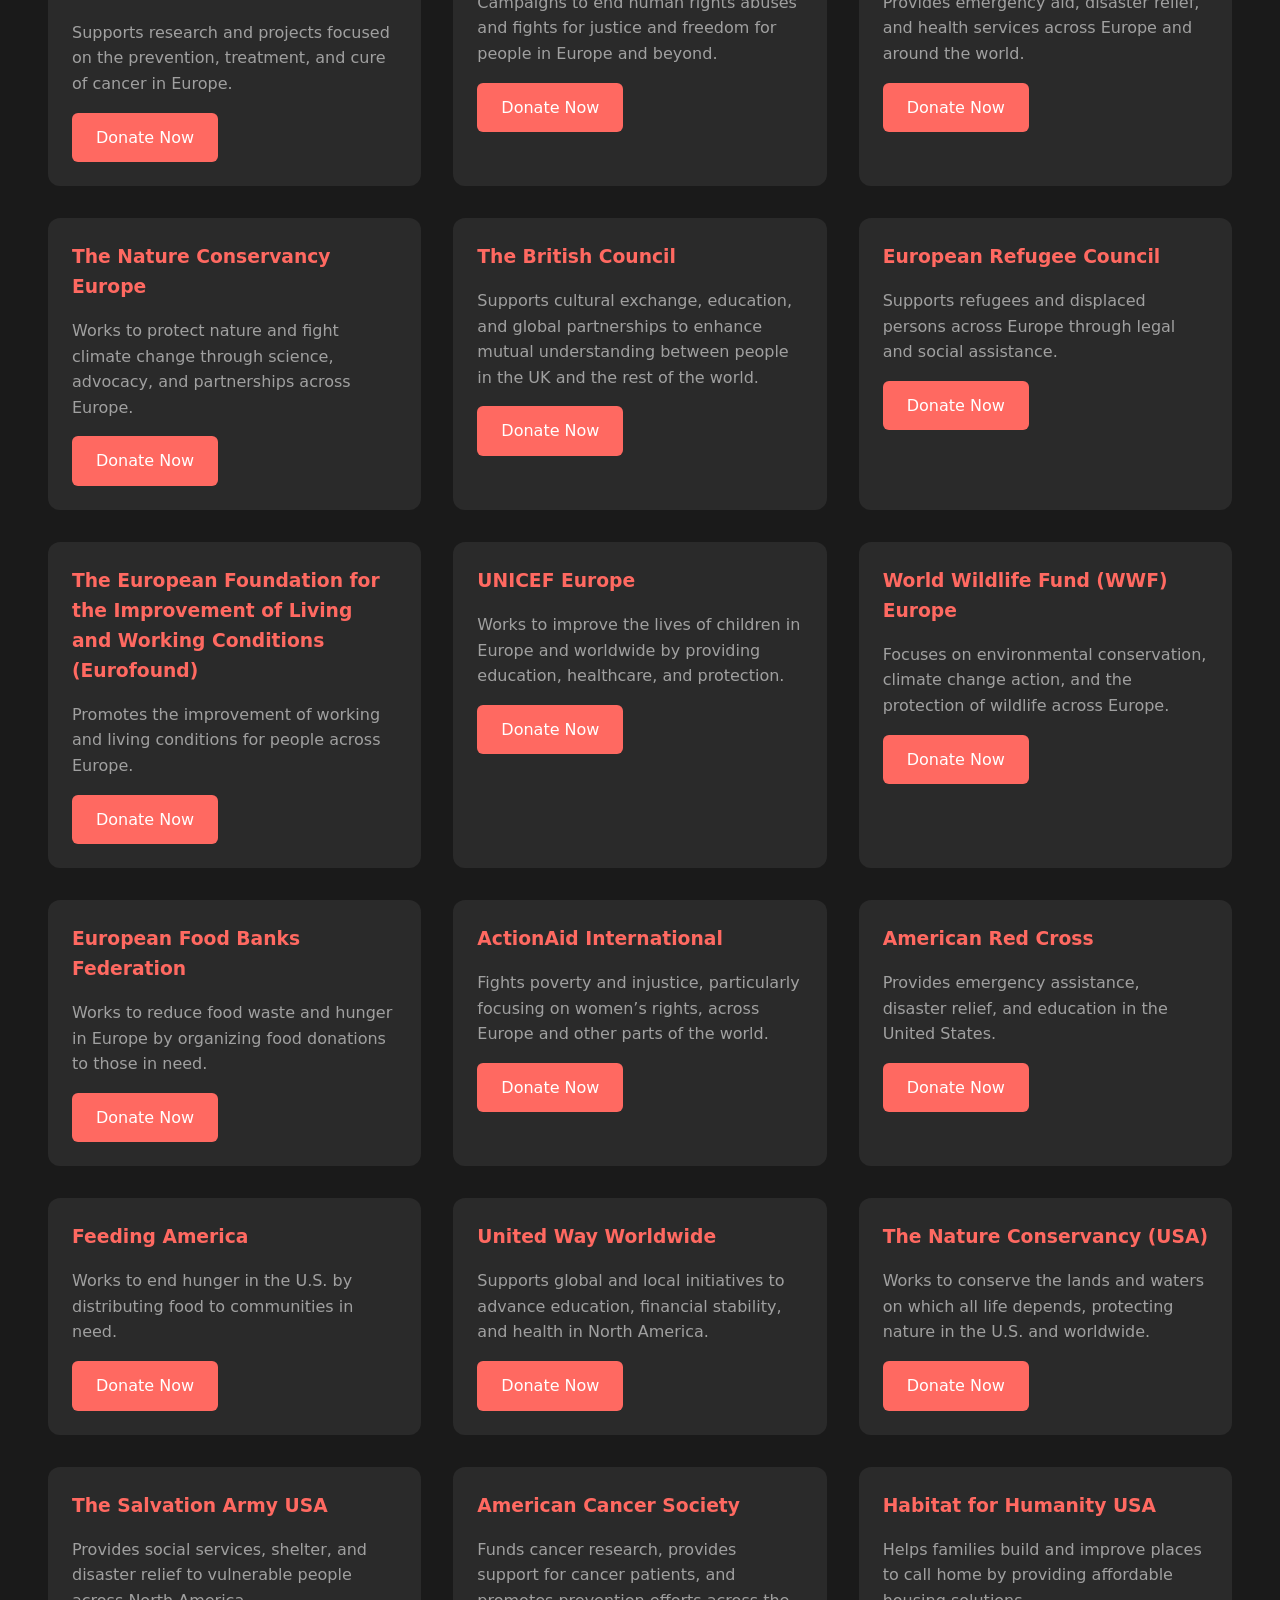
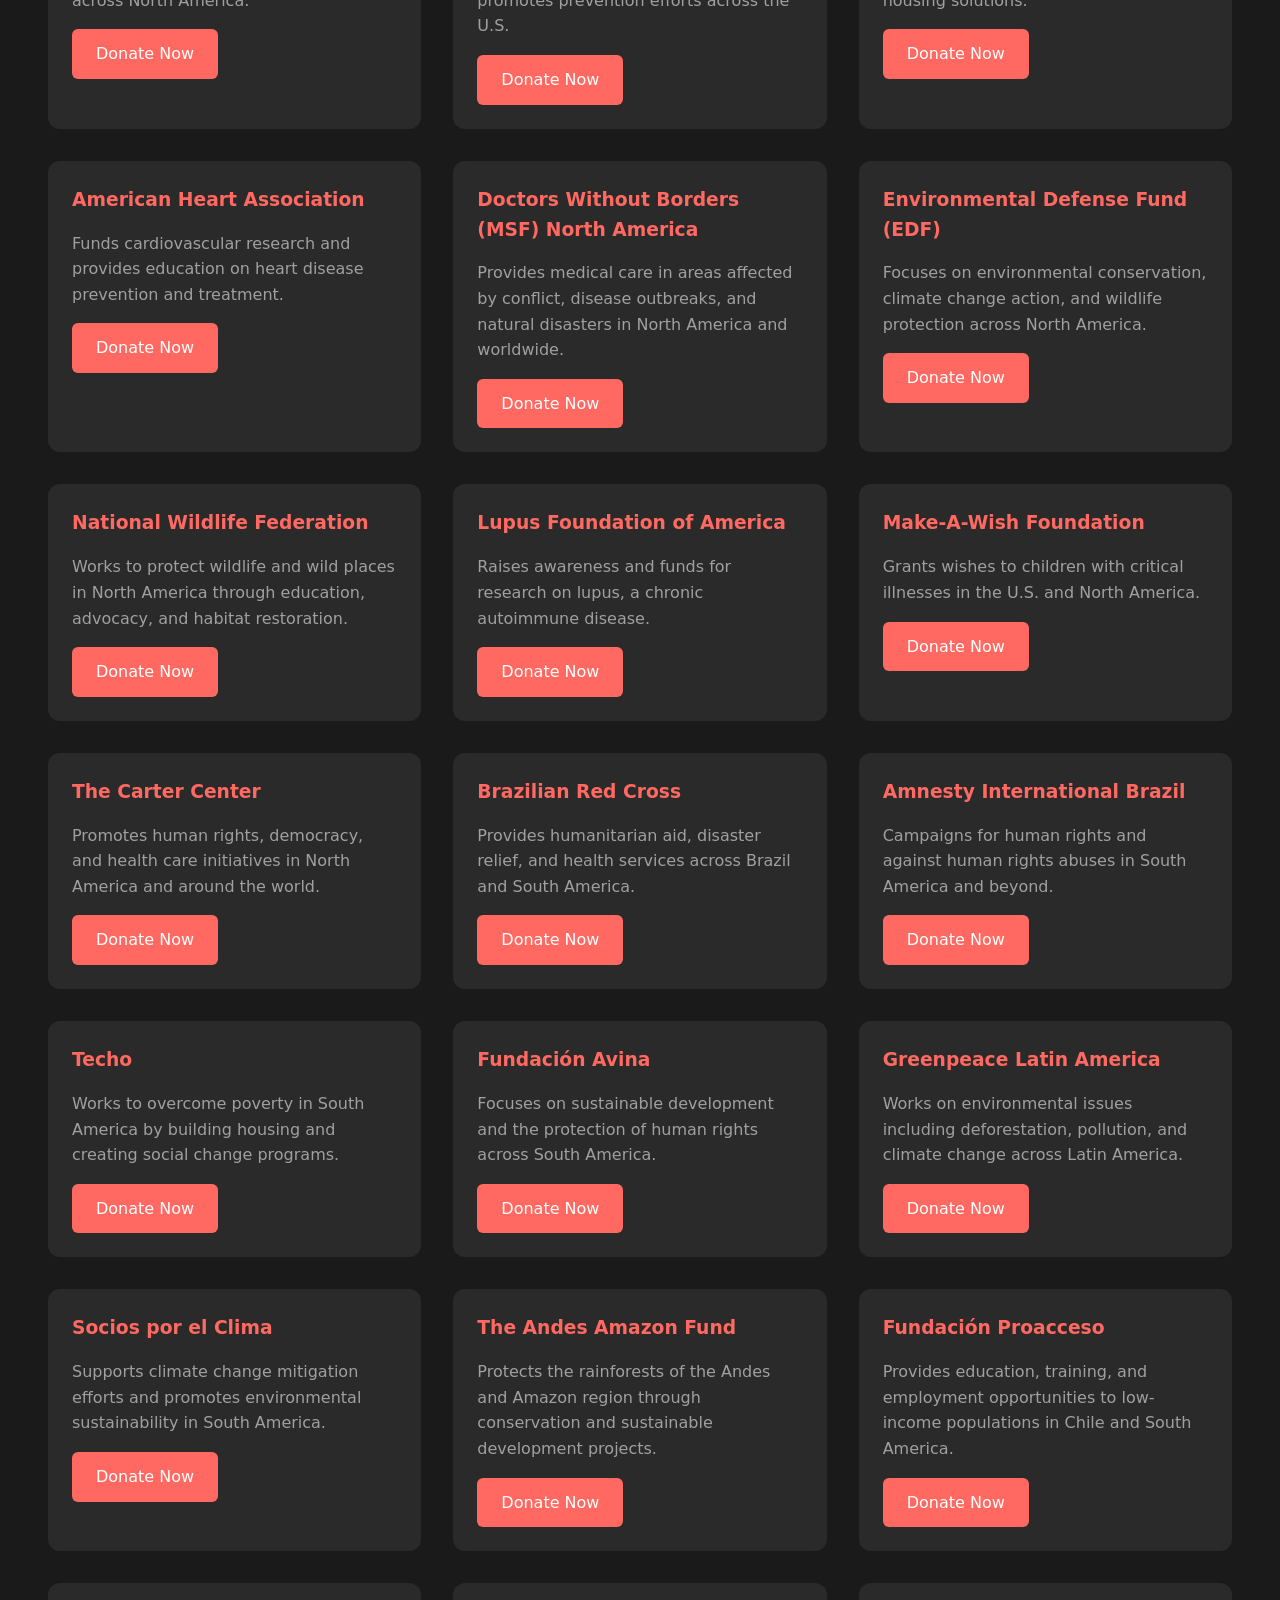
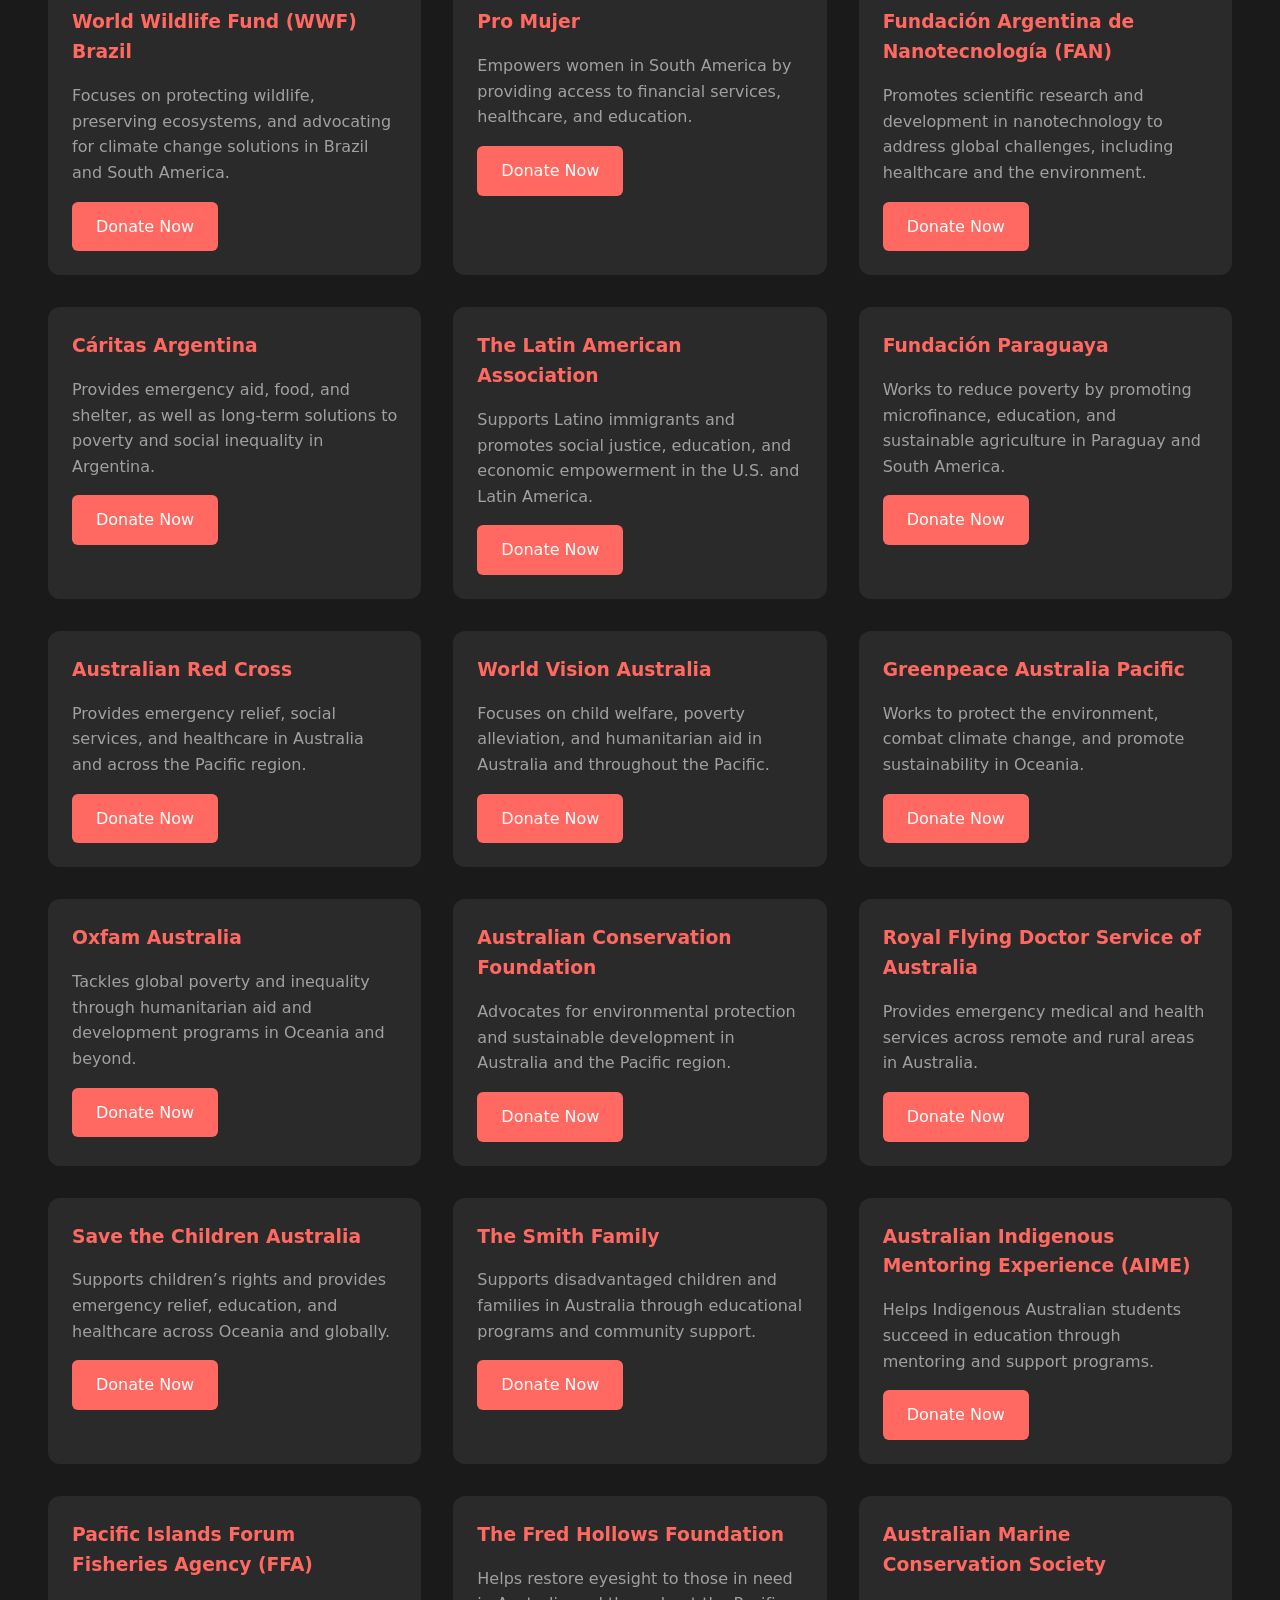
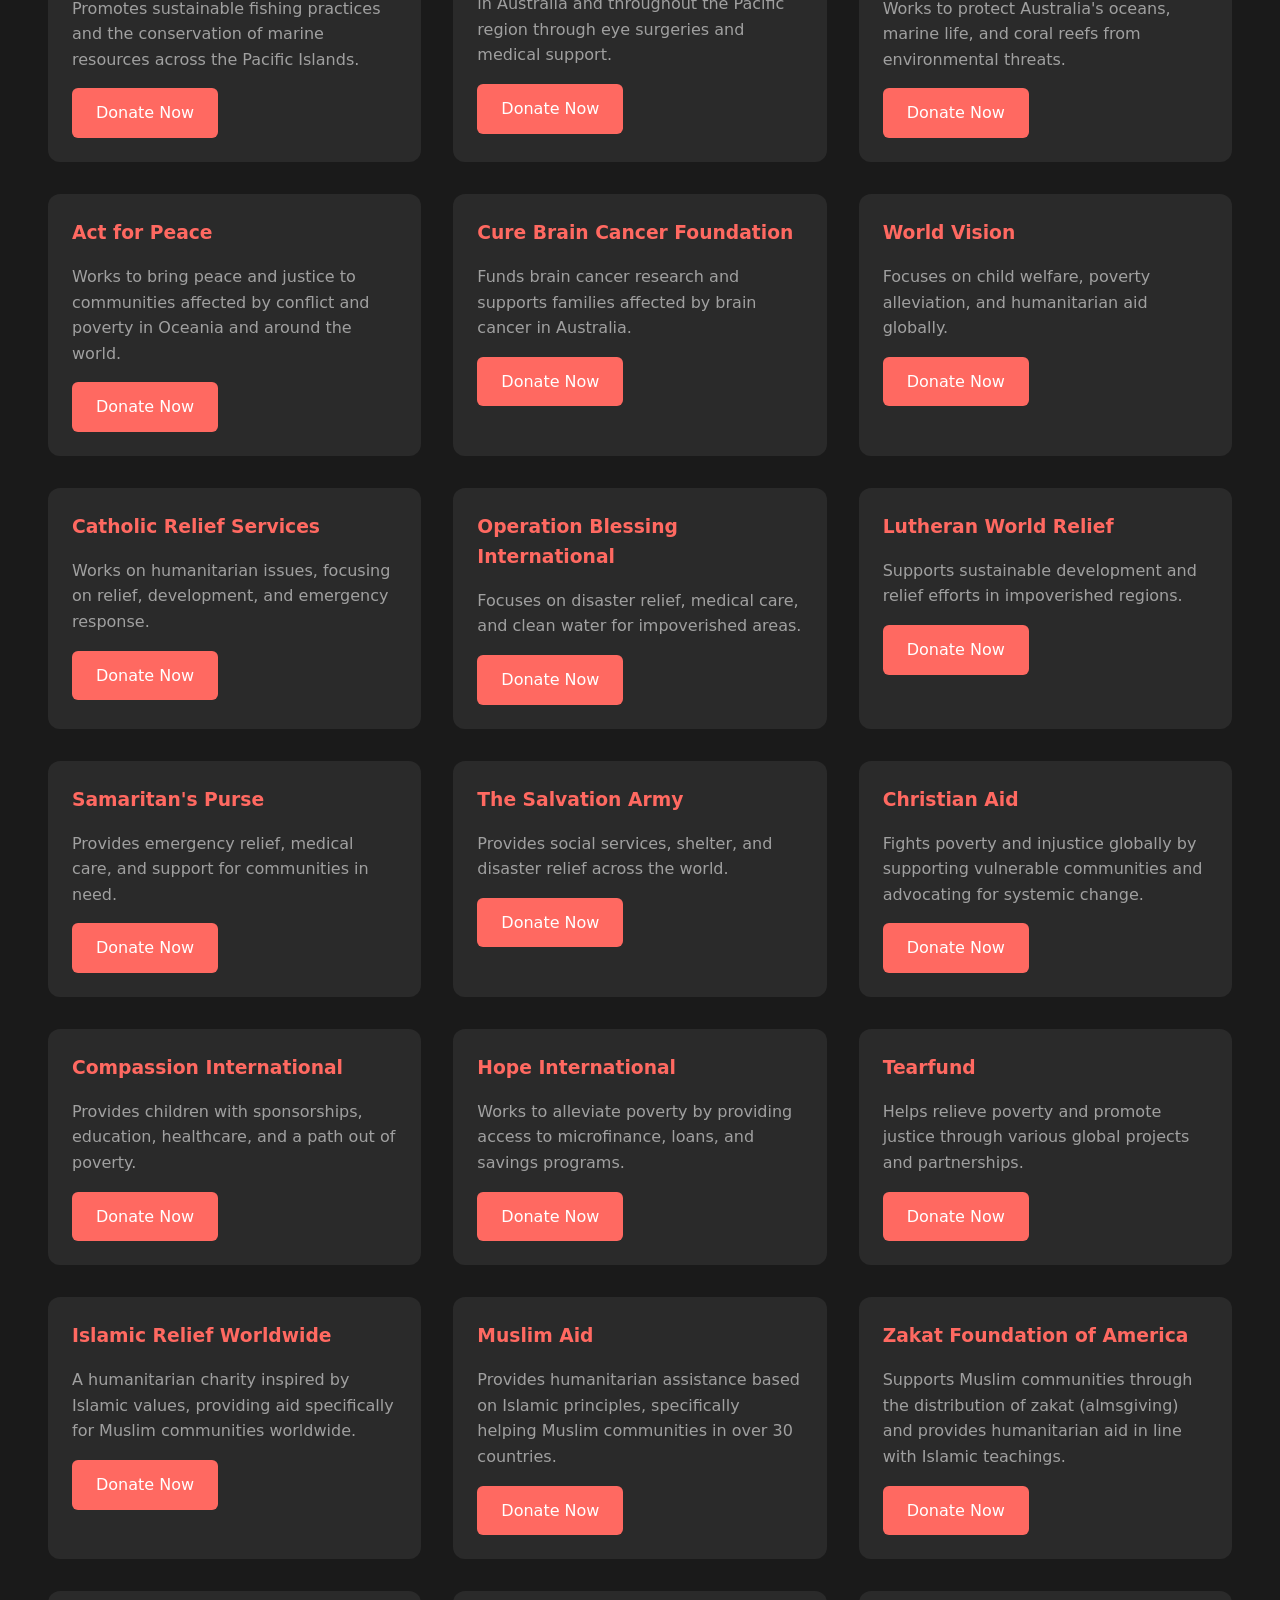
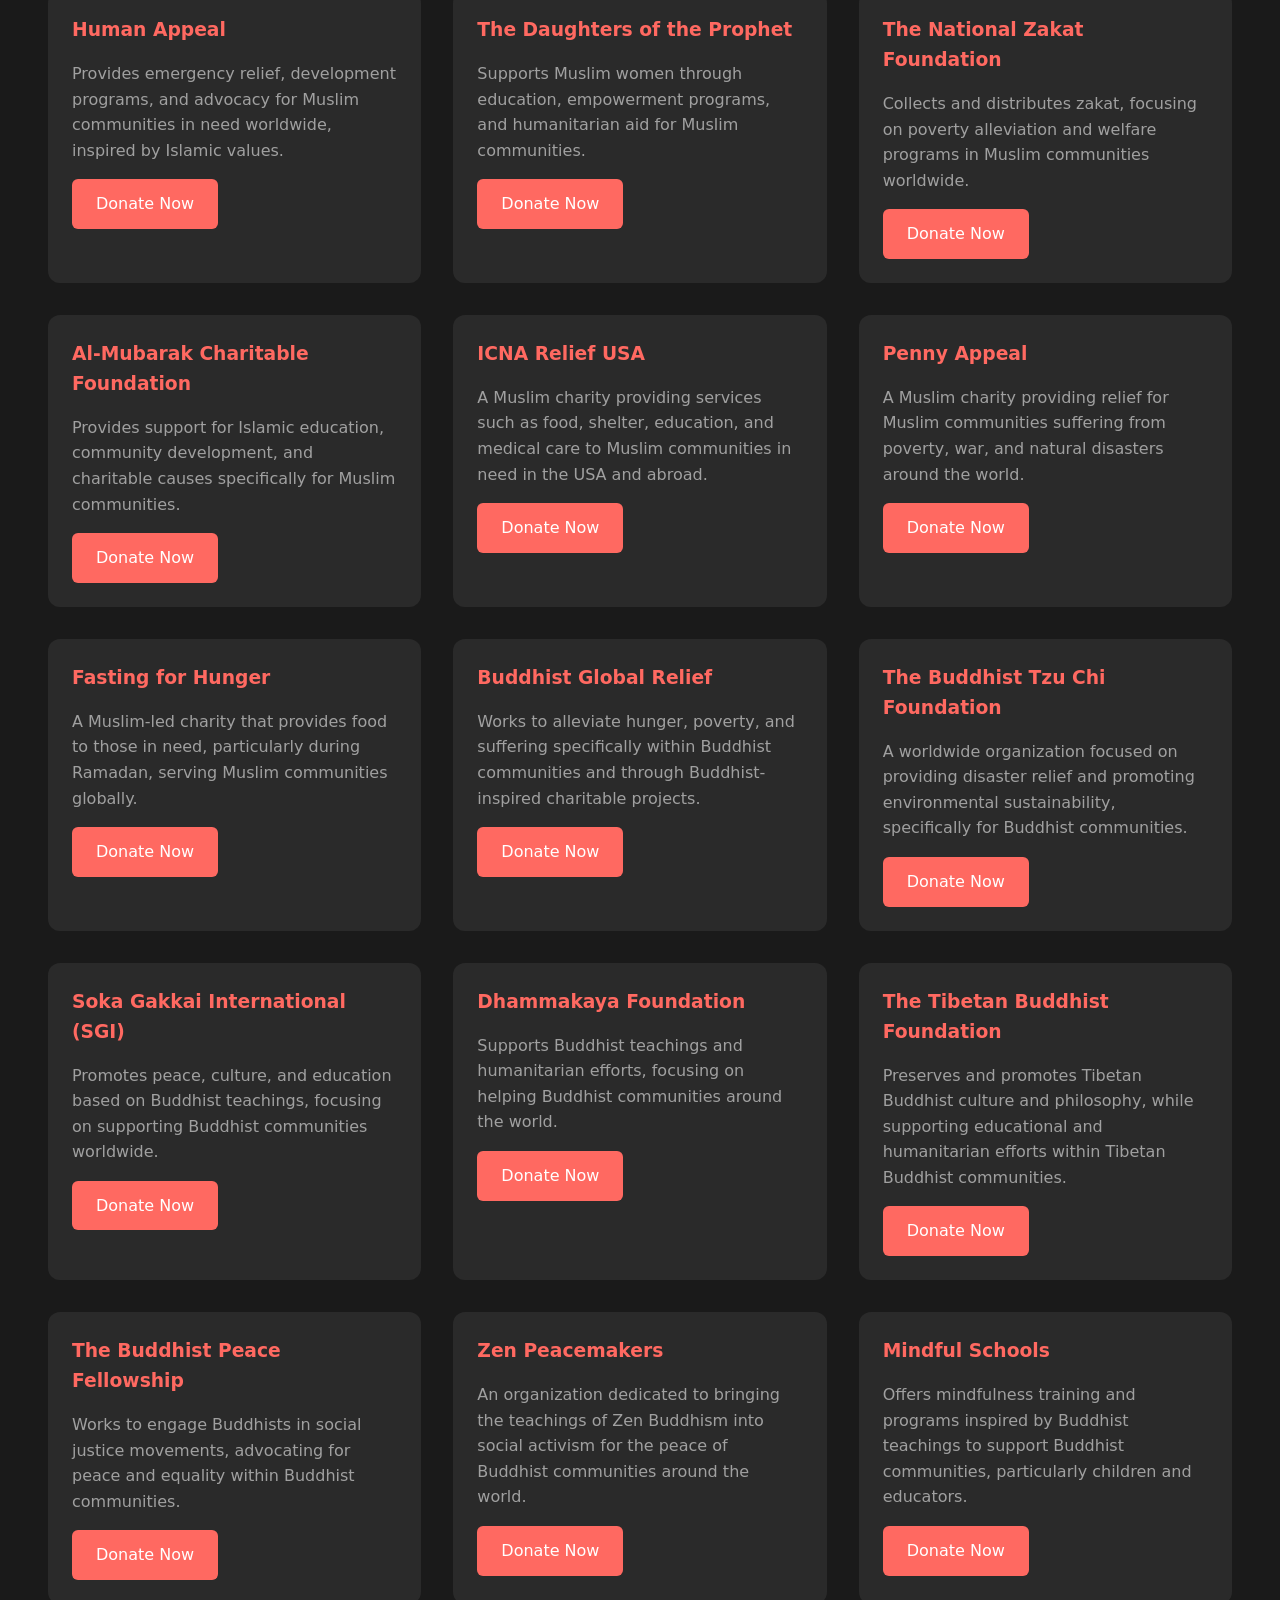
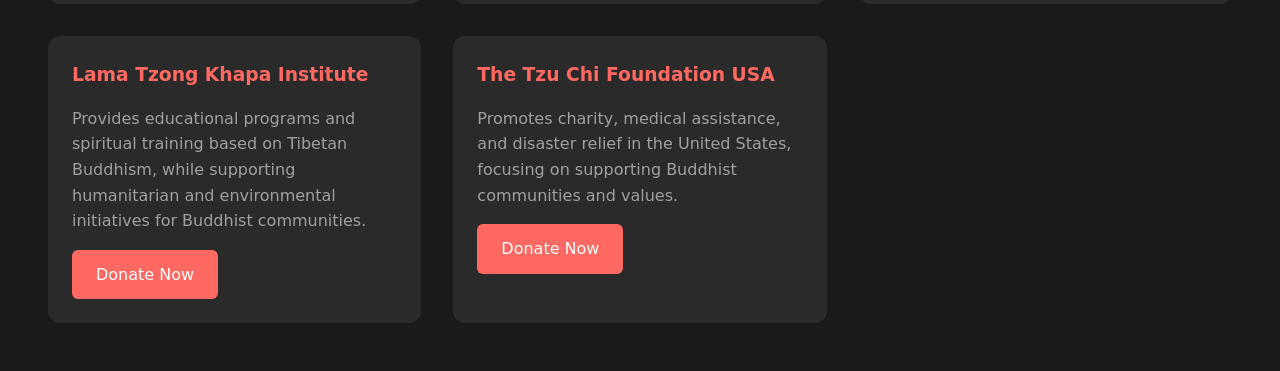
==== commit 45300ab2: "Update index.html" ====
--- a/index.html
+++ b/index.html
@@ -10,10 +10,14 @@
     <div id="app">
       <header>
         <h1>Bee Kind Charity Hub</h1>
+        <div class="header-right">
+            <button class="theme-toggle" id="themeToggle">🌙</button>
+            <button class="about-btn" onclick="window.location.href='about.html'">About Me</button>
+        </div>
         <div class="search-container">
-          <input type="text" id="searchInput" placeholder="Search charities...">
+            <input type="text" id="searchInput" placeholder="Search charities...">
         </div>
-      </header>
+    </header>
       
       <nav id="continentNav">
         <button class="continent-btn active" data-continent="all">All</button>
@@ -31,5 +35,6 @@
       <main id="charitiesContainer"></main>
     </div>
     <script type="module" src="main.js"></script>
+    <script src="theme.js"></script>
   </body>
 </html>
--- a/style.css
+++ b/style.css
@@ -3,9 +3,9 @@
   --bg-secondary: #242424;
   --text-primary: #ffffff;
   --text-secondary: #a0a0a0;
-  --accent: #2596be;
+  --accent: #FF6961;
   --card-bg: #2a2a2a;
-  --hover: #2596be;
+  --hover: #FF6961;
 }
 
 * {
@@ -143,4 +143,180 @@
   #charitiesContainer {
     grid-template-columns: 1fr;
   }
-}+}
+
+
+
+/* About Me section */
+#about-me {
+  max-width: 800px;
+  margin: 2rem auto;
+  padding: 2rem;
+  background: var(--card-bg);
+  border-radius: 12px;
+  box-shadow: 0 4px 12px rgba(0, 0, 0, 0.1);
+}
+
+.about-content {
+  line-height: 1.8;
+}
+
+.about-content h2 {
+  color: var(--accent);
+  margin-bottom: 1.5rem;
+  font-size: 2rem;
+}
+
+.about-content p {
+  color: var(--text-secondary);
+  margin-bottom: 1.5rem;
+  font-size: 1.1rem;
+}
+
+.about-content strong {
+  color: var(--text-primary);
+}
+
+.about-content a {
+  color: var(--accent);
+  text-decoration: none;
+  transition: color 0.3s ease;
+}
+
+.about-content a:hover {
+  color: var(--hover);
+}
+
+/* Responsive design for smaller screens */
+@media (max-width: 768px) {
+  #about-me {
+      padding: 1.5rem;
+      margin: 1rem;
+  }
+
+  .about-content h2 {
+      font-size: 1.75rem;
+  }
+
+  .about-content p {
+      font-size: 1rem;
+  }
+}
+
+/* Header layout */
+header {
+  text-align: center;
+  margin-bottom: 2rem;
+  position: relative;
+}
+
+.header-right {
+  position: absolute;
+  top: 1rem;
+  right: 1rem;
+}
+
+/* About Me and Home buttons */
+.about-btn {
+  padding: 0.75rem 1.5rem;
+  border: none;
+  border-radius: 6px;
+  background: var(--accent);
+  color: var(--text-primary);
+  cursor: pointer;
+  transition: all 0.3s ease;
+  font-size: 1rem;
+  font-weight: 500;
+  text-transform: uppercase;
+  letter-spacing: 0.5px;
+}
+
+.about-btn:hover {
+  background: var(--hover);
+  transform: translateY(-2px);
+}
+
+
+header h1 {
+  margin: 0;
+  text-align: center;
+}
+
+/* Search container */
+.search-container {
+  max-width: 600px;
+  margin: 0 auto;
+  margin-top: 1rem;
+}
+
+/* Responsive design for smaller screens */
+@media (max-width: 768px) {
+  .header-right {
+      position: static;
+      margin-top: 1rem;
+      text-align: center;
+  }
+
+  .about-btn {
+      display: inline-block;
+      margin: 0 auto;
+  }
+
+  .search-container {
+      margin-top: 1rem;
+  }
+}
+:root {
+  --bg-primary: #1a1a1a;
+  --bg-secondary: #242424;
+  --text-primary: #ffffff;
+  --text-secondary: #a0a0a0;
+  --accent: #FF6961;
+  --card-bg: #2a2a2a;
+  --hover: #FF6961;
+}
+
+/* Light mode */
+[data-theme="light"] {
+  --bg-primary: #ffffff;
+  --bg-secondary: #f5f5f5;
+  --text-primary: #1a1a1a;
+  --text-secondary: #4a4a4a;
+  --accent: #FF6961;
+  --card-bg: #e0e0e0;
+  --hover: #FF6961
+  ;
+}
+
+
+body {
+  font-family: 'Inter', system-ui, -apple-system, sans-serif;
+  background-color: var(--bg-primary);
+  color: var(--text-primary);
+  line-height: 1.6;
+  min-height: 100vh;
+  transition: background-color 0.3s ease, color 0.3s ease;
+}
+
+/* Add transition to all elements for smooth theme switching */
+* {
+  transition: background-color 0.3s ease, color 0.3s ease, border-color 0.3s ease;
+}
+
+
+
+.theme-toggle {
+  padding: 0.75rem;
+  border: none;
+  border-radius: 6px;
+  background: var(--accent);
+  color: var(--text-primary);
+  cursor: pointer;
+  font-size: 1rem;
+  margin-left: 1rem;
+  transition: background 0.3s ease;
+}
+
+.theme-toggle:hover {
+  background: var(--hover);
+}
